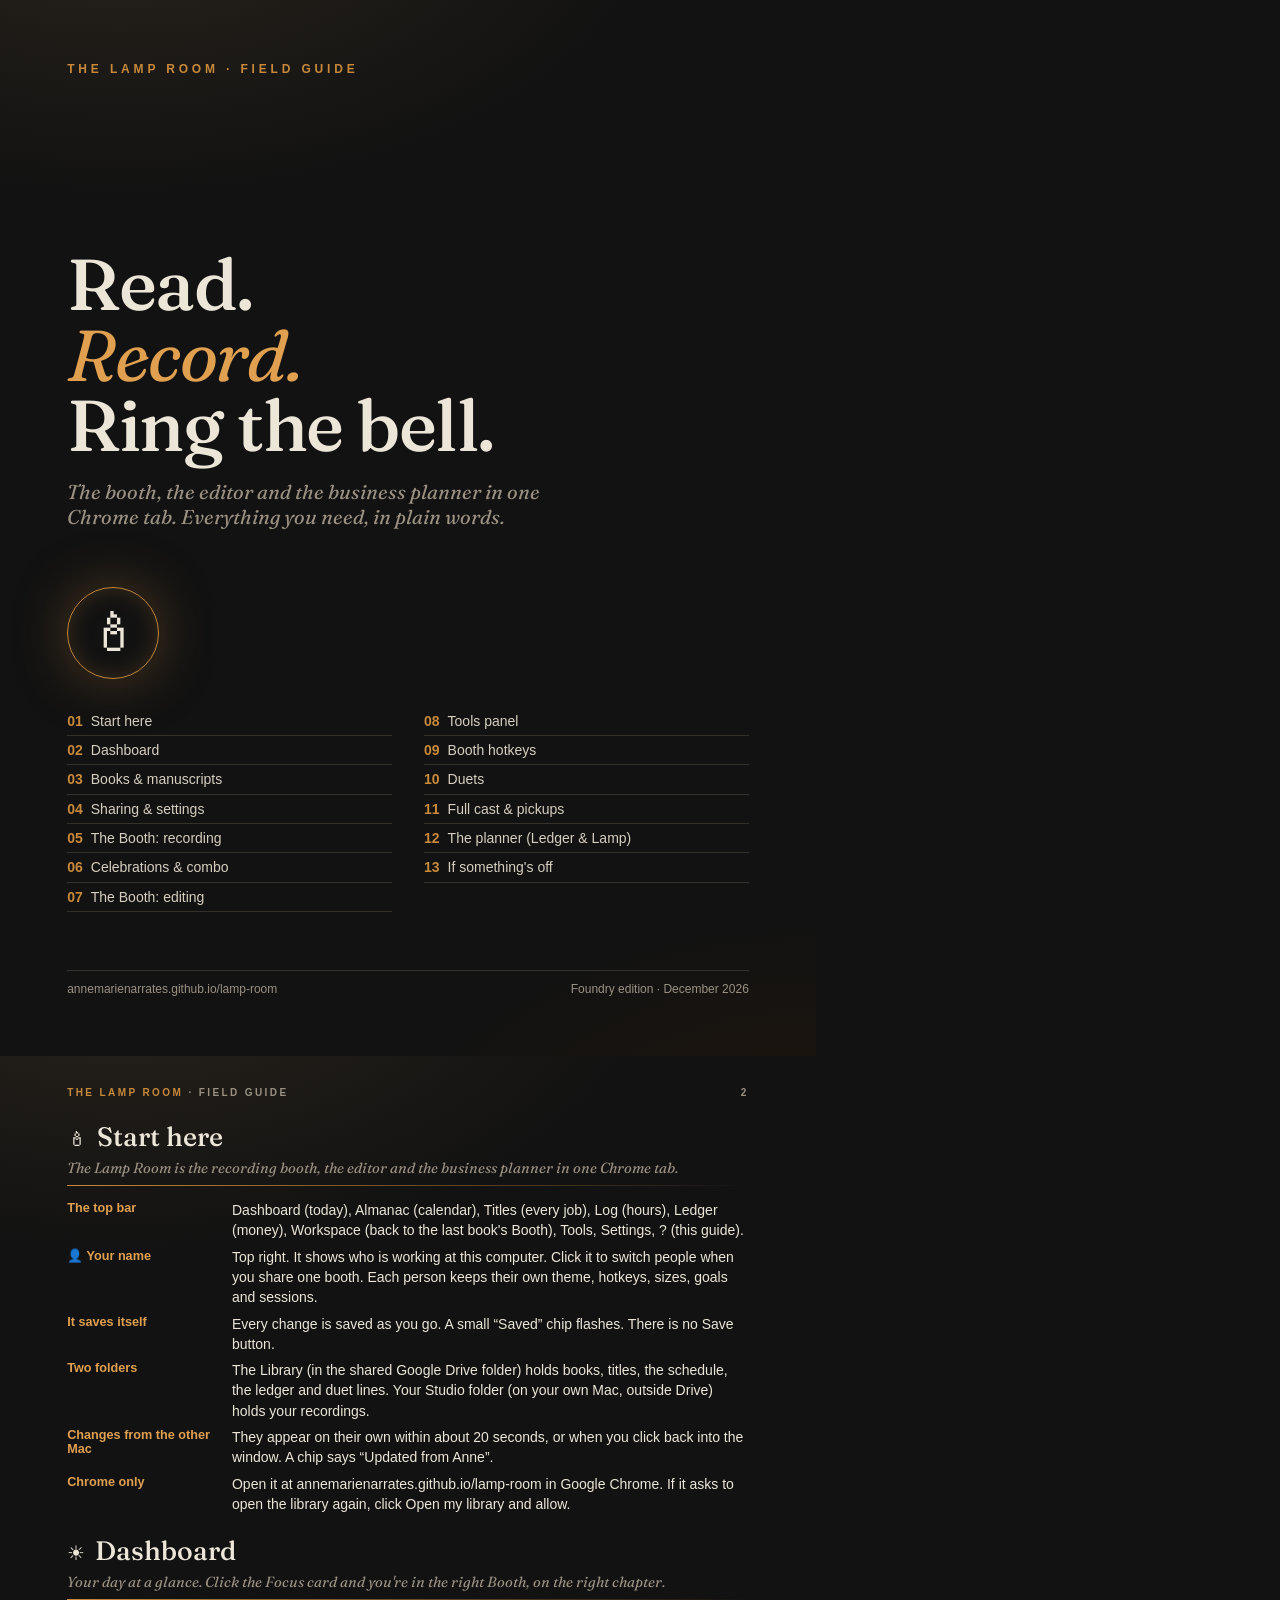
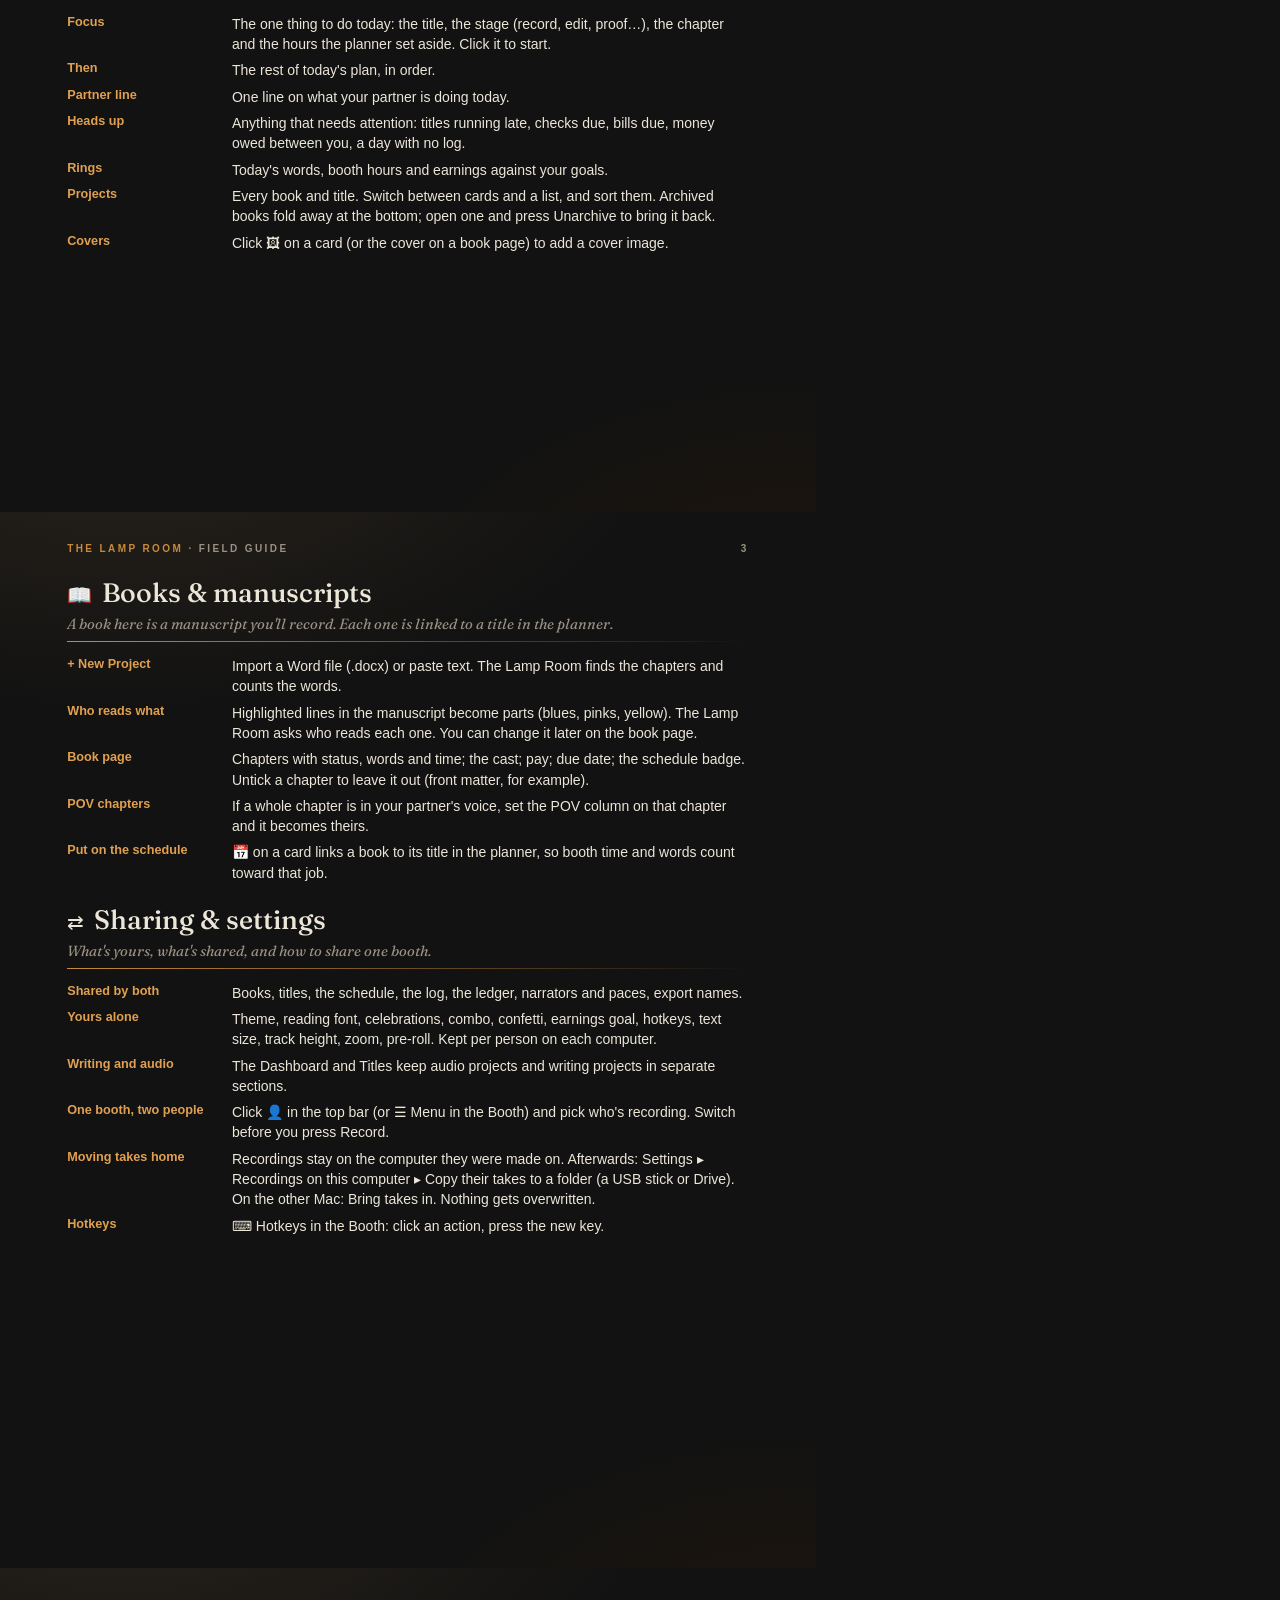
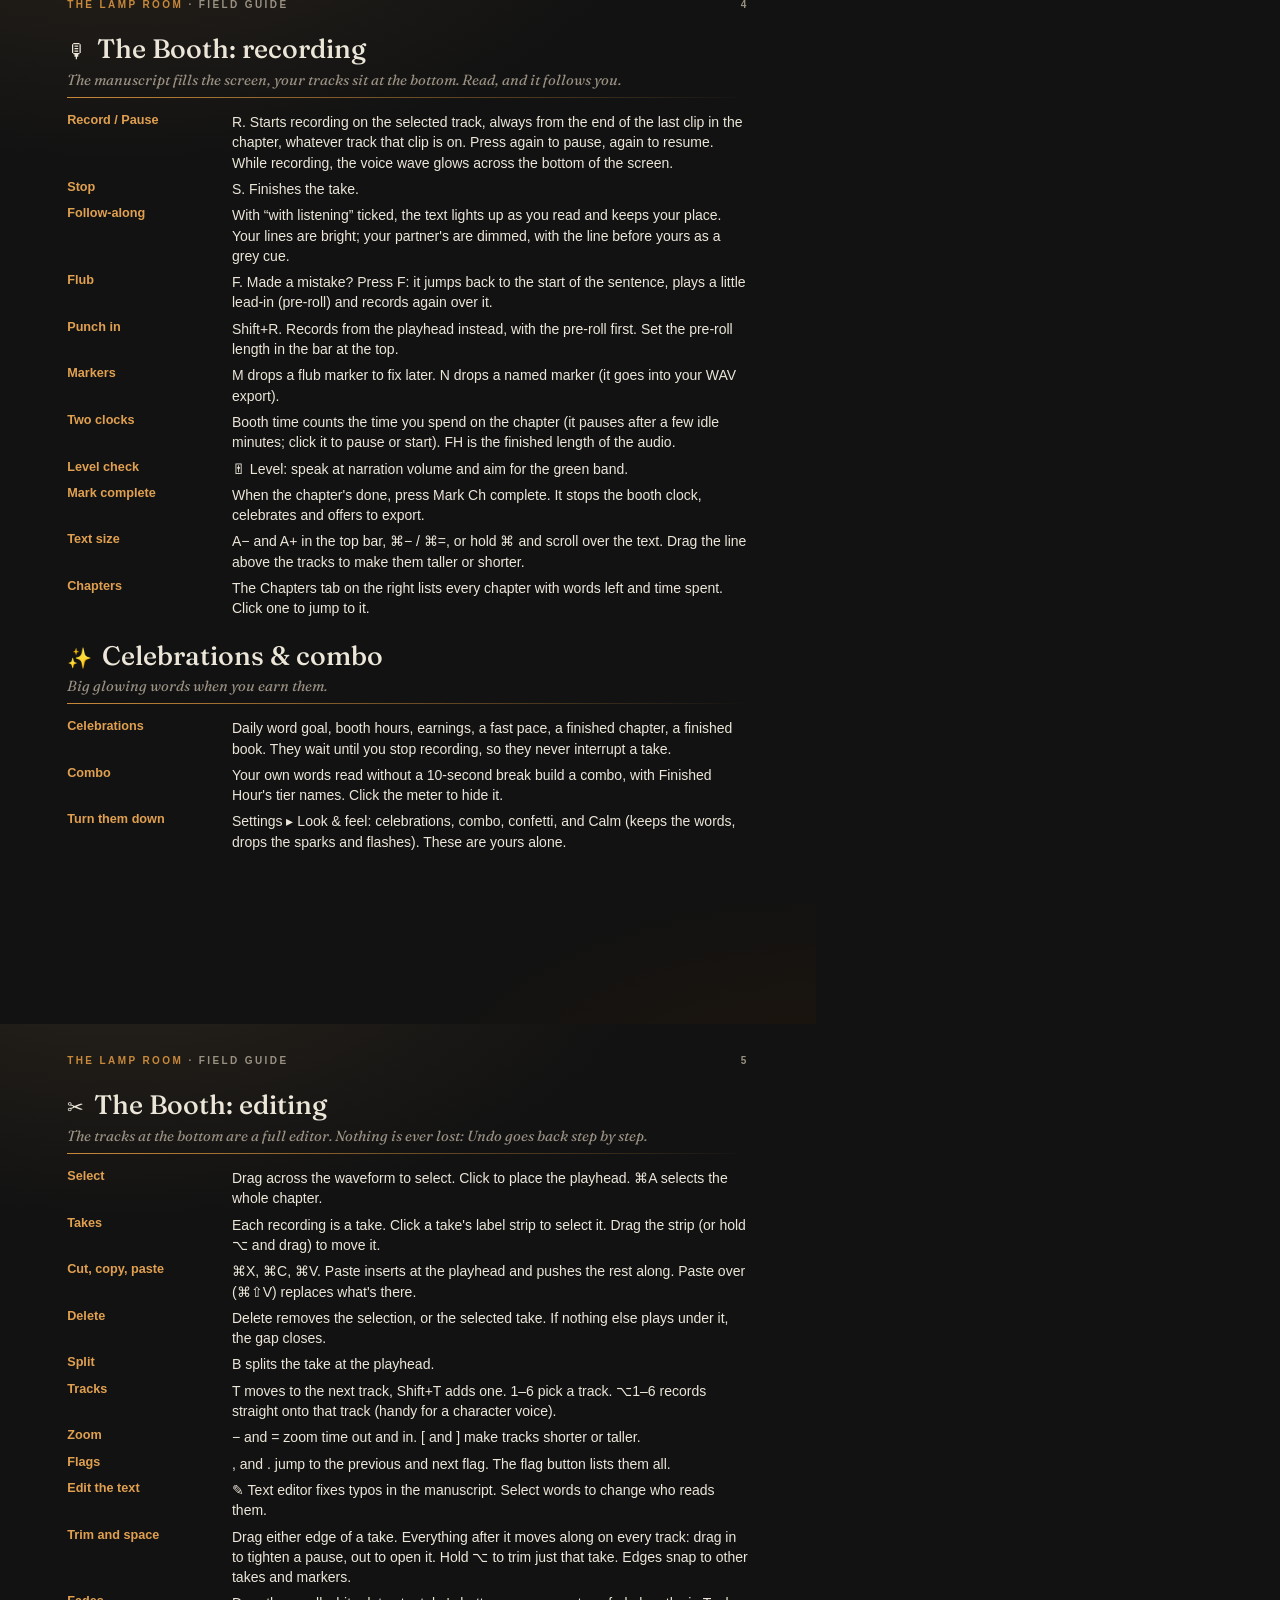
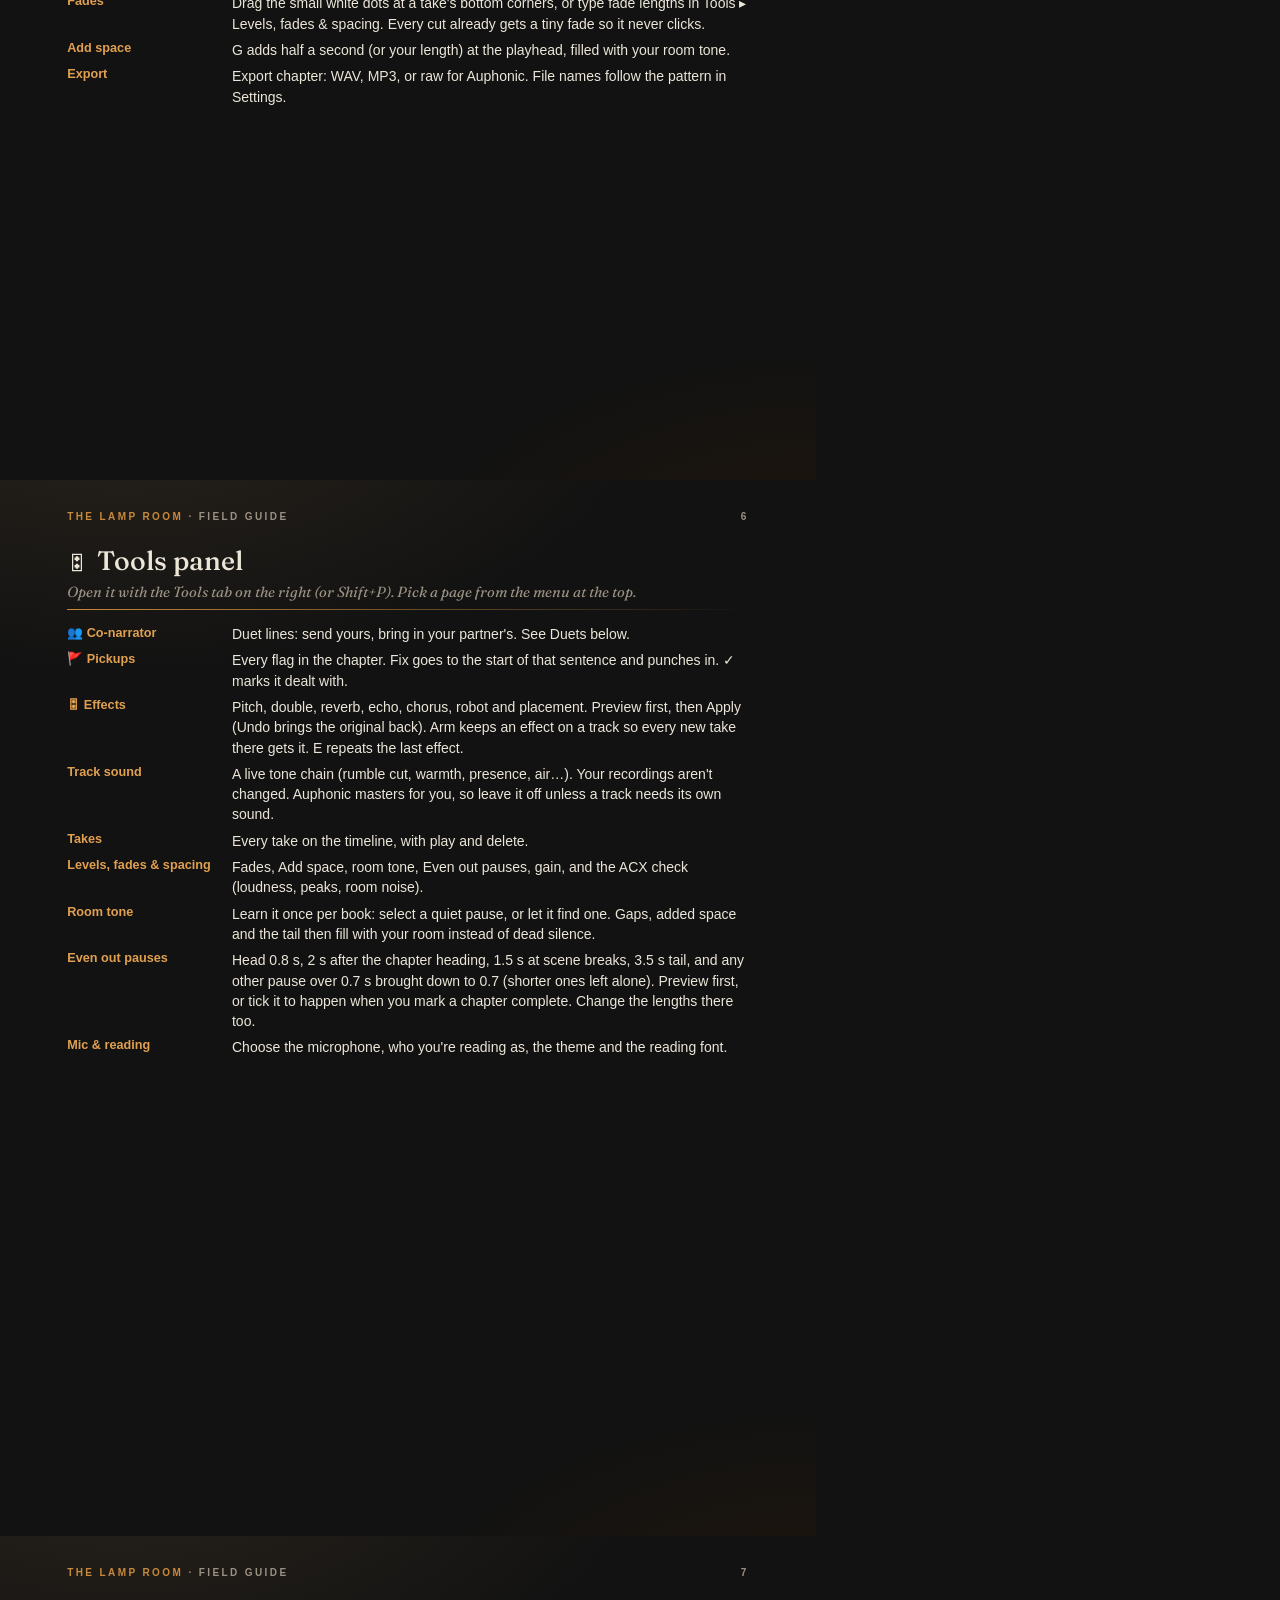
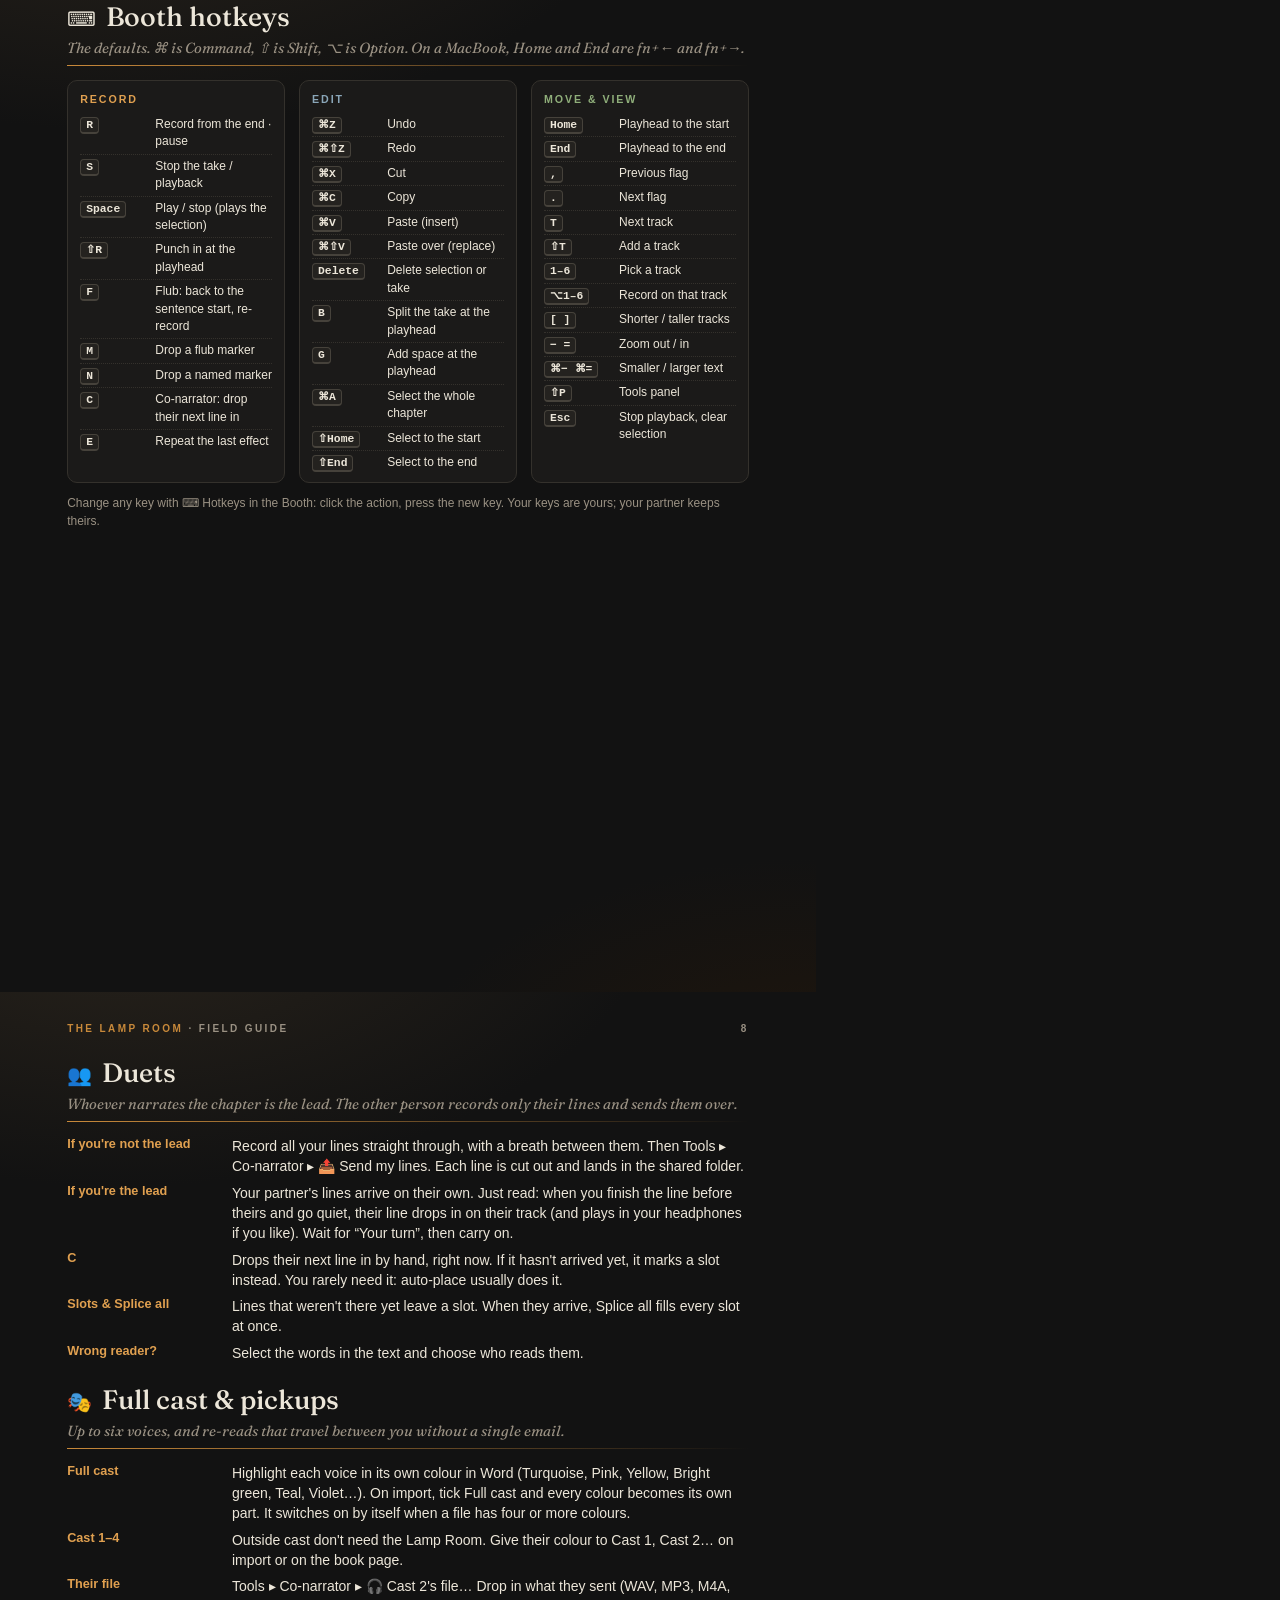
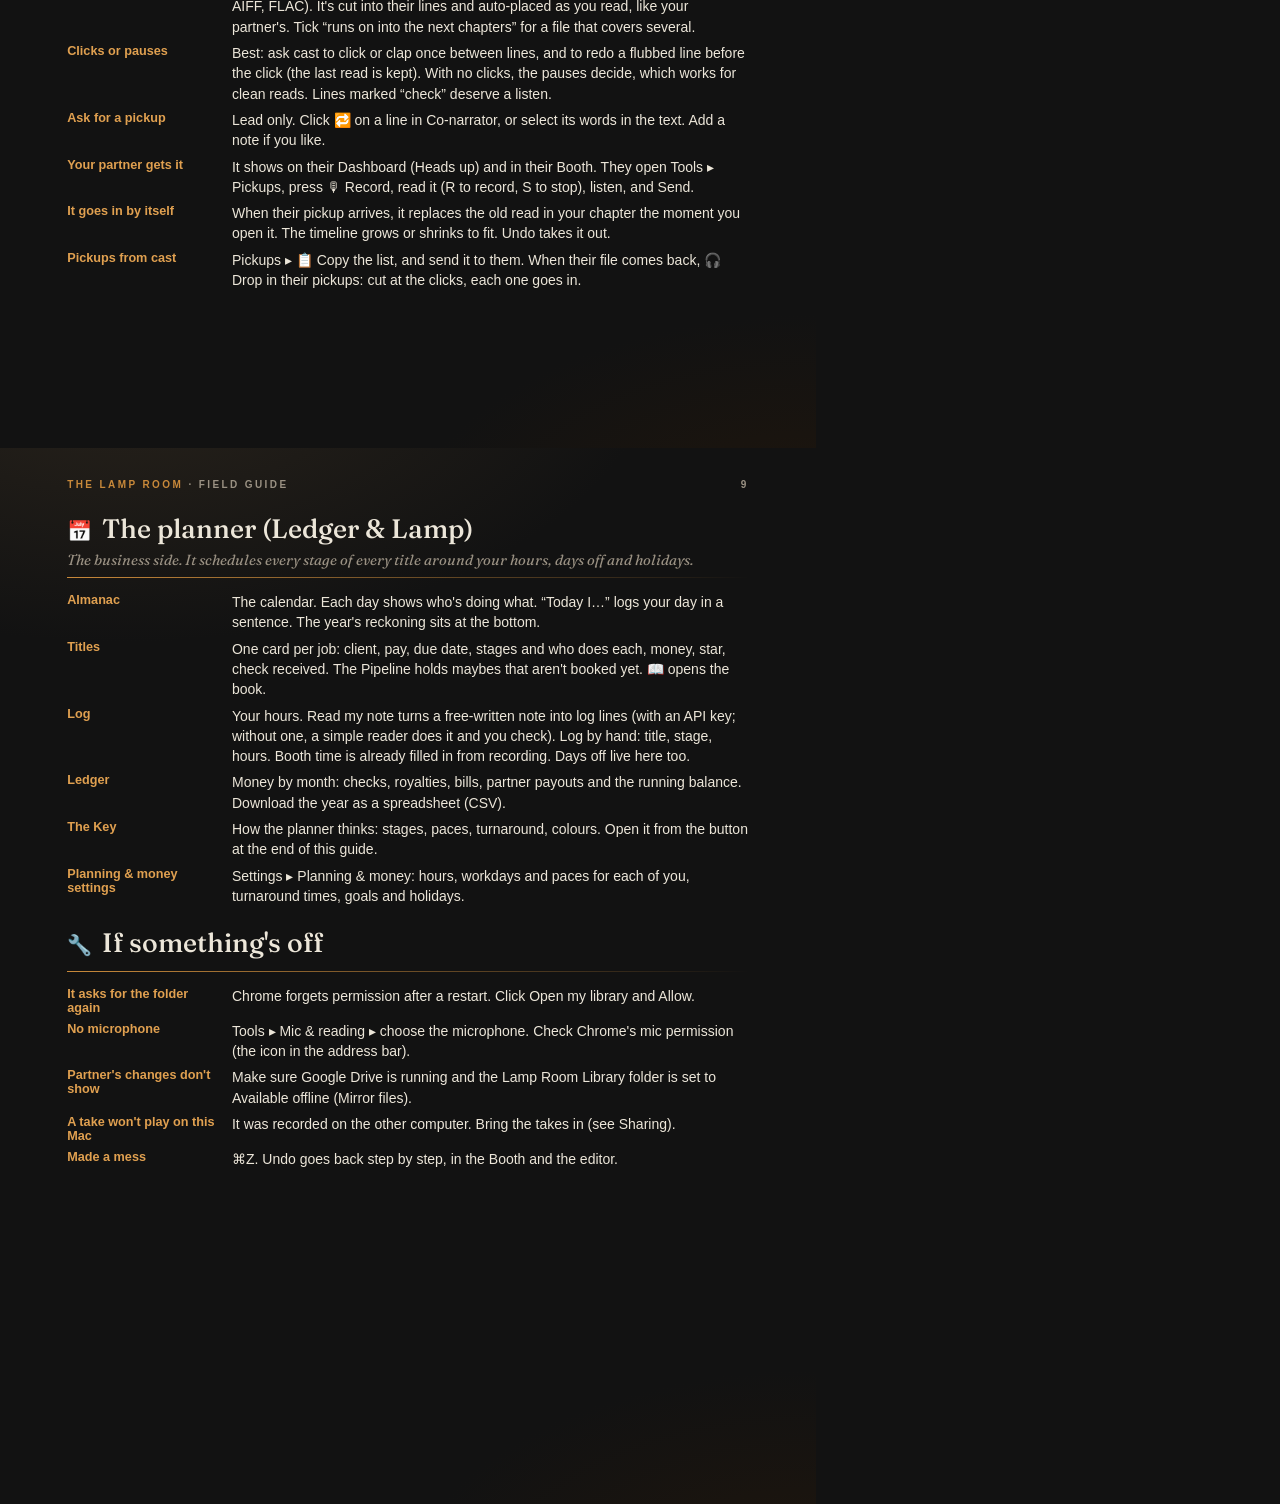
==== guide/src/guide.html @ 1fc0b5c9 "Fades and spacing: fade dots and typed fades, 8 ms micro-fades at every cut, edge trimming that ripp" ====
<!DOCTYPE html>
<html lang="en"><head><meta charset="utf-8"><title>The Lamp Room — Field Guide</title>
<link rel="stylesheet" href="print.css">
<style>
  @page { size: Letter; margin: 0; }
  .page { width: 8.5in; min-height: 11in; padding: .65in .7in .6in; position: relative; page-break-after: always; break-after: page; }
  .page:last-child { page-break-after: auto; break-after: auto; }
  .cover { display: flex; flex-direction: column; justify-content: space-between; height: 11in; }
  .cover .mark { font: 600 9pt var(--sans); letter-spacing: .32em; text-transform: uppercase; color: var(--brass); }
  .cover h1 { font-size: 54pt; line-height: .98; letter-spacing: -.02em; margin-top: 1.8in; }
  .cover h1 i { color: var(--brass-hi); font-weight: 400; }
  .cover .sub { font: italic 400 15pt var(--serif); color: var(--muted); margin-top: 18px; max-width: 5in; }
  .cover .lamp { width: 92px; height: 92px; border: 1px solid var(--brass); border-radius: 50%; display: grid; place-items: center; font-size: 40pt; box-shadow: 0 0 60px -10px #c8893a88, inset 0 0 30px -10px #c8893a66; }
  .cover .toc { columns: 2; column-gap: 32px; font-size: 10.5pt; color: var(--mid, #d6cfc1); }
  .cover .toc div { padding: 4px 0; border-bottom: 1px solid var(--line); break-inside: avoid; }
  .cover .toc b { color: var(--brass); font-weight: 600; margin-right: 8px; }
  .cover .foot { font-size: 9pt; color: var(--muted); display: flex; justify-content: space-between; border-top: 1px solid var(--line); padding-top: 10px; }
  .runhead { position: absolute; top: .32in; left: .7in; right: .7in; display: flex; justify-content: space-between; font: 600 7.5pt var(--sans); letter-spacing: .24em; text-transform: uppercase; color: var(--muted); }
  .runhead b { color: var(--brass); font-weight: 600; }
  .sec { break-inside: avoid-page; margin-bottom: 18px; }
  .sec h2 { font-size: 20pt; color: var(--ink); display: flex; gap: 10px; align-items: baseline; }
  .sec h2 .ic { font-size: 15pt; }
  .sec .lead { font: italic 400 11pt var(--serif); color: var(--muted); margin: 2px 0 0; }
  dl { display: grid; grid-template-columns: 1.55in 1fr; gap: 6px 16px; margin: 0; }
  dt { font: 600 9.5pt var(--sans); color: var(--brass-hi); padding-top: 1px; }
  dd { margin: 0; color: var(--ink); }
  .keys { display: grid; grid-template-columns: 1fr 1fr 1fr; gap: 14px; }
  .kgrp { background: var(--panel); border: 1px solid var(--line); border-radius: 10px; padding: 12px 12px 8px; }
  .kgrp h3 { font: 600 8pt var(--sans); letter-spacing: .18em; text-transform: uppercase; margin-bottom: 8px; }
  .kgrp.rec h3 { color: var(--brass-hi); } .kgrp.edit h3 { color: var(--steel); } .kgrp.view h3 { color: var(--moss); }
  .krow { display: grid; grid-template-columns: .72in 1fr; gap: 6px; padding: 3px 0; font-size: 9pt; align-items: baseline; border-bottom: 1px dotted var(--line); }
  .krow:last-child { border-bottom: 0; }
  .note { margin-top: 12px; font-size: 9pt; color: var(--muted); }
</style></head>
<body>
<div id="out"></div>
<script src="../../js/help.js"></script>
<script src="keys.js"></script>
<script>
  const esc = s => String(s).replace(/[&<>"]/g, c => ({ "&": "&amp;", "<": "&lt;", ">": "&gt;", '"': "&quot;" }[c]));
  const H = LRHelp.HELP;
  const sec = s => `<div class="sec"><h2><span class="ic">${s.icon}</span>${esc(s.title)}</h2>${s.lead ? `<p class="lead">${esc(s.lead)}</p>` : ""}<div class="rule"></div><dl>${s.items.map(([k, v]) => `<dt>${esc(k)}</dt><dd>${esc(v)}</dd>`).join("")}</dl></div>`;
  const keys = `<div class="sec"><h2><span class="ic">⌨</span>Booth hotkeys</h2><p class="lead">The defaults. ⌘ is Command, ⇧ is Shift, ⌥ is Option. On a MacBook, Home and End are fn+← and fn+→.</p><div class="rule"></div>
    <div class="keys">${PRINT_KEYS.map(([g, c, rows]) => `<div class="kgrp ${c}"><h3>${g}</h3>${rows.map(([k, d]) => `<div class="krow"><span><kbd>${esc(k)}</kbd></span><span>${esc(d)}</span></div>`).join("")}</div>`).join("")}</div>
    <p class="note">Change any key with ⌨ Hotkeys in the Booth: click the action, press the new key. Your keys are yours; your partner keeps theirs.</p></div>`;
  // pages: cover, then sections packed by hand so nothing splits awkwardly
  const PAGES = [["start", "dashboard"], ["books", "sharing"], ["booth", "cele"], ["editing"], ["tools"], ["KEYS"], ["duets", "cast"], ["planner", "trouble"]];
  const byId = Object.fromEntries(H.map(s => [s.id, s]));
  const toc = PAGES.flat().map(id => id === "KEYS" ? { title: "Booth hotkeys" } : byId[id]).map((s, i) => `<div><b>${String(i + 1).padStart(2, "0")}</b>${esc(s.title)}</div>`).join("");
  let html = `<div class="page grain cover"><div><div class="mark">The Lamp Room · Field Guide</div>
      <h1>Read.<br><i>Record.</i><br>Ring the bell.</h1>
      <div class="sub">The booth, the editor and the business planner in one Chrome tab. Everything you need, in plain words.</div></div>
    <div><div class="lamp">🕯</div><div style="height:28px"></div><div class="toc">${toc}</div></div>
    <div class="foot"><span>annemarienarrates.github.io/lamp-room</span><span>Foundry edition · ${new Date().toLocaleDateString("en-US", { month: "long", year: "numeric" })}</span></div></div>`;
  PAGES.forEach((ids, i) => {
    html += `<div class="page grain"><div class="runhead"><span><b>The Lamp Room</b> · Field Guide</span><span>${i + 2}</span></div>${ids.map(id => id === "KEYS" ? keys : sec(byId[id])).join("")}</div>`;
  });
  document.getElementById("out").innerHTML = html;
</script>
</body></html>
---- guide/src/print.css ----
@font-face { font-family: "Fraunces"; src: url("../../fonts/fraunces-latin-wght-normal.woff2") format("woff2"); font-weight: 100 900; }
@font-face { font-family: "Fraunces"; src: url("../../fonts/fraunces-latin-wght-italic.woff2") format("woff2"); font-weight: 100 900; font-style: italic; }
:root { --bg: #121212; --panel: #1b1a19; --panel2: #24221f; --ink: #ece6d9; --muted: #9a9183; --line: #34312c; --line2: #46423b;
  --brass: #c8893a; --brass-hi: #e0a050; --steel: #8aa6b8; --moss: #8fae7a; --rust: #c0472f; --amber: #d9a04a;
  --serif: "Fraunces", Georgia, serif; --sans: -apple-system, "Helvetica Neue", Helvetica, Arial, sans-serif; --mono: "SF Mono", Menlo, Consolas, monospace; }
* { box-sizing: border-box; -webkit-print-color-adjust: exact; print-color-adjust: exact; }
html, body { margin: 0; background: var(--bg); color: var(--ink); font: 10.5pt/1.45 var(--sans); }
h1, h2, h3 { font-family: var(--serif); font-weight: 500; margin: 0; }
.grain { background: radial-gradient(900px 500px at 15% -10%, #2a241c 0%, transparent 60%), radial-gradient(700px 400px at 100% 110%, #20160c 0%, transparent 60%), var(--bg); }
.rule { height: 1px; background: linear-gradient(90deg, var(--brass), transparent); margin: 8px 0 14px; }
kbd { font: 600 8.5pt var(--mono); background: var(--panel2); border: 1px solid var(--line2); border-bottom-width: 2px; border-radius: 4px; padding: 1px 5px; color: var(--ink); white-space: nowrap; }
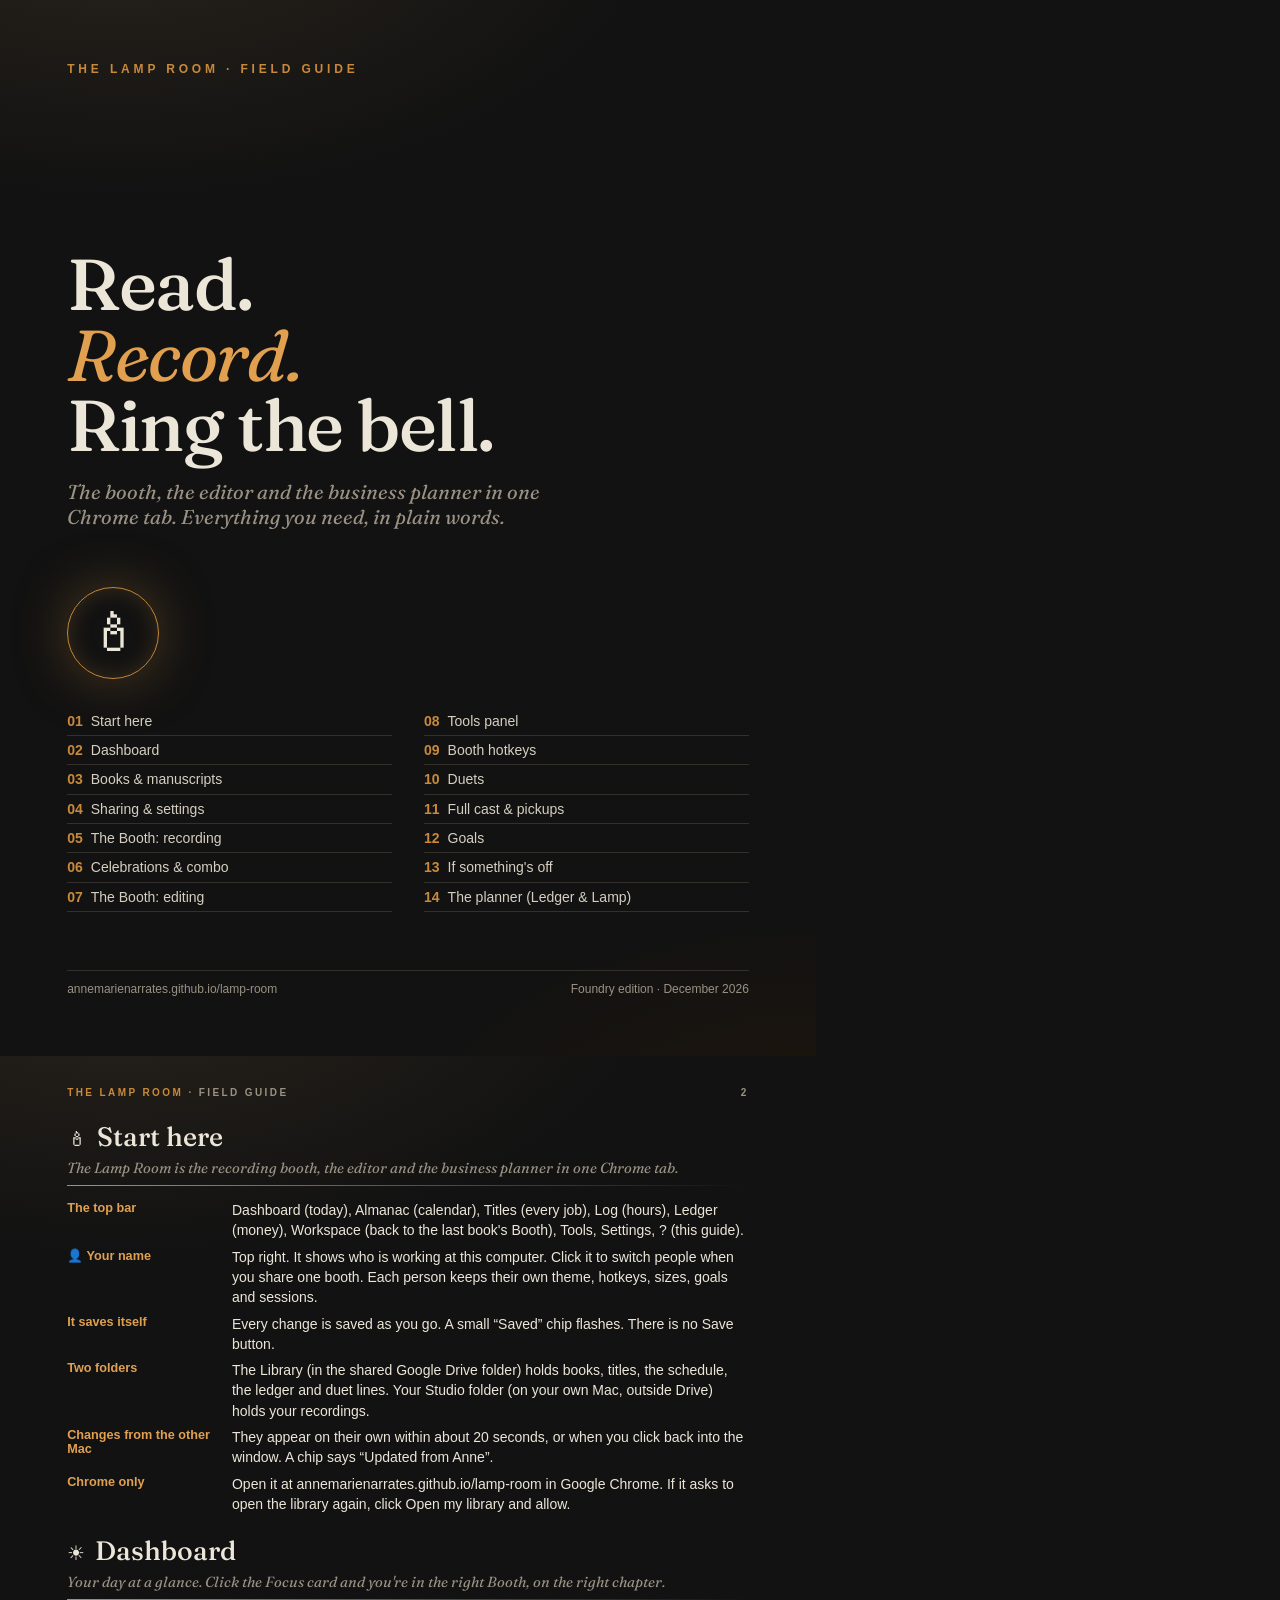
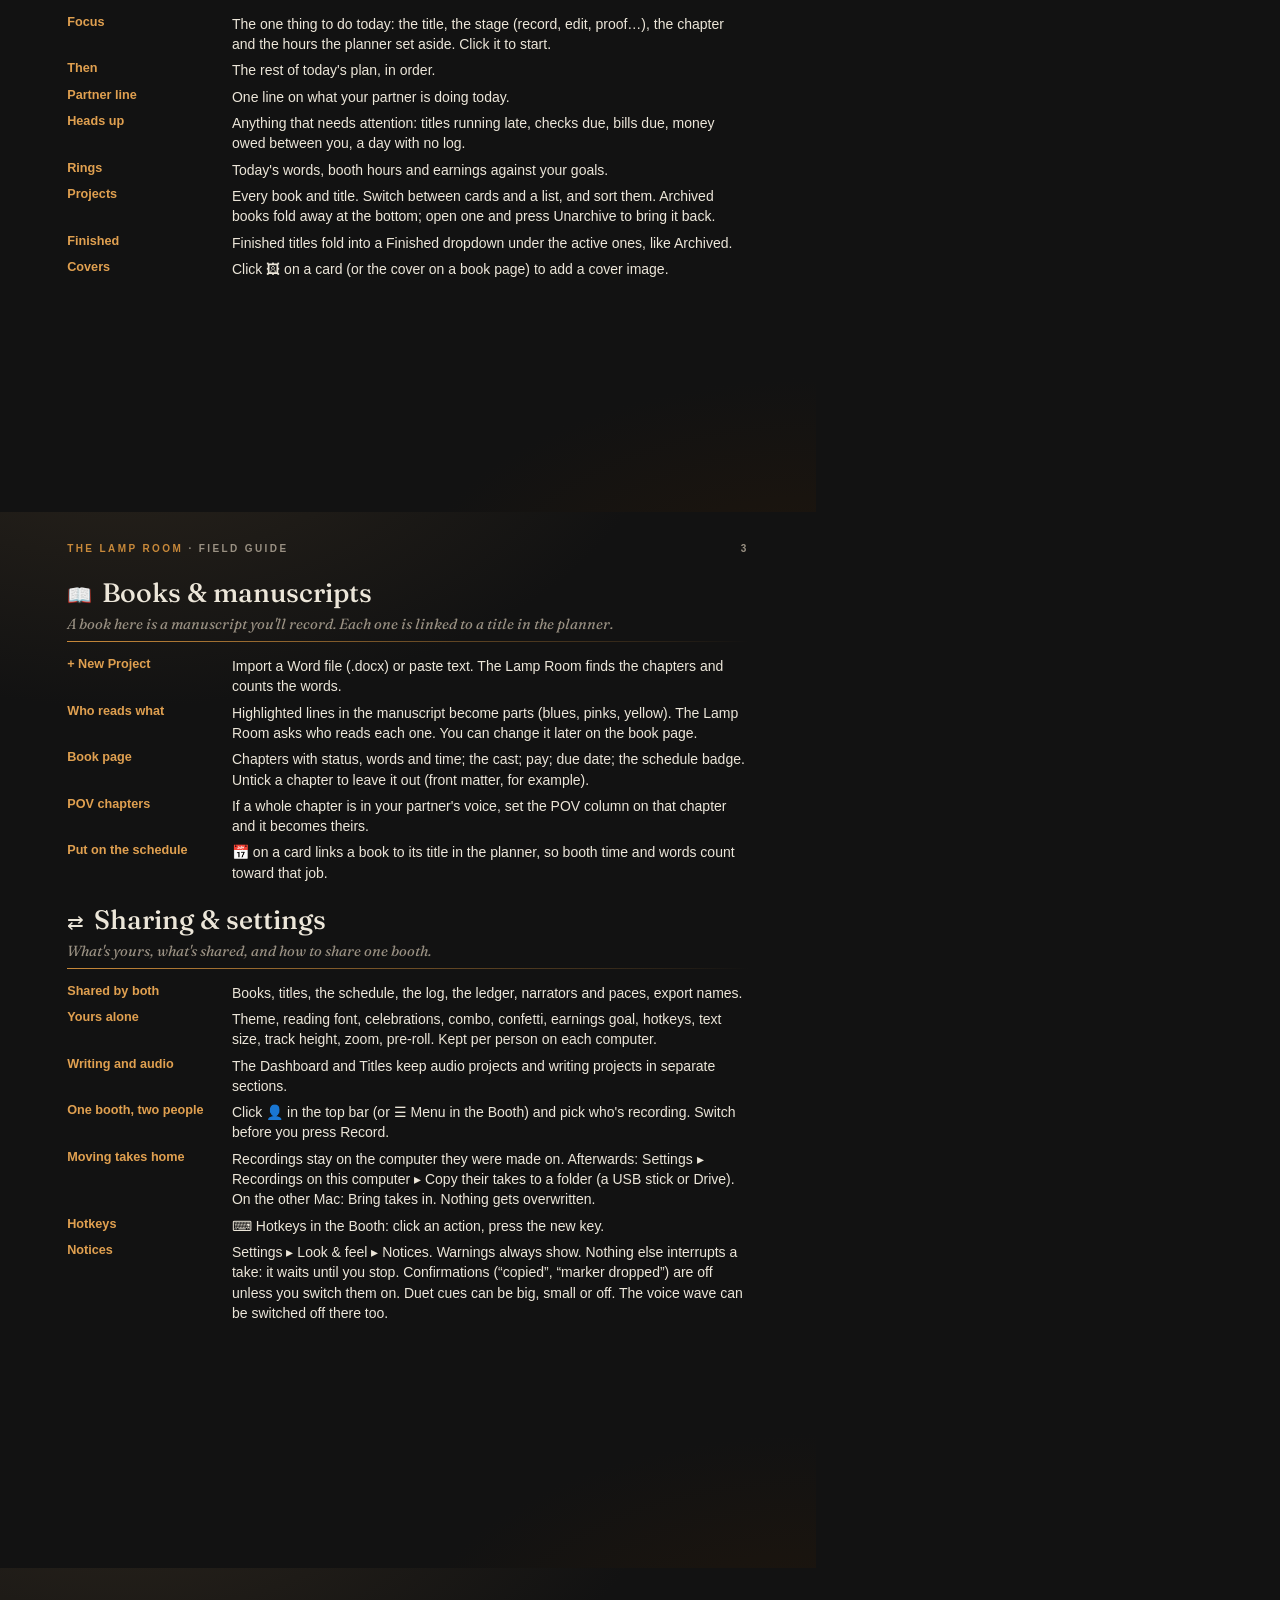
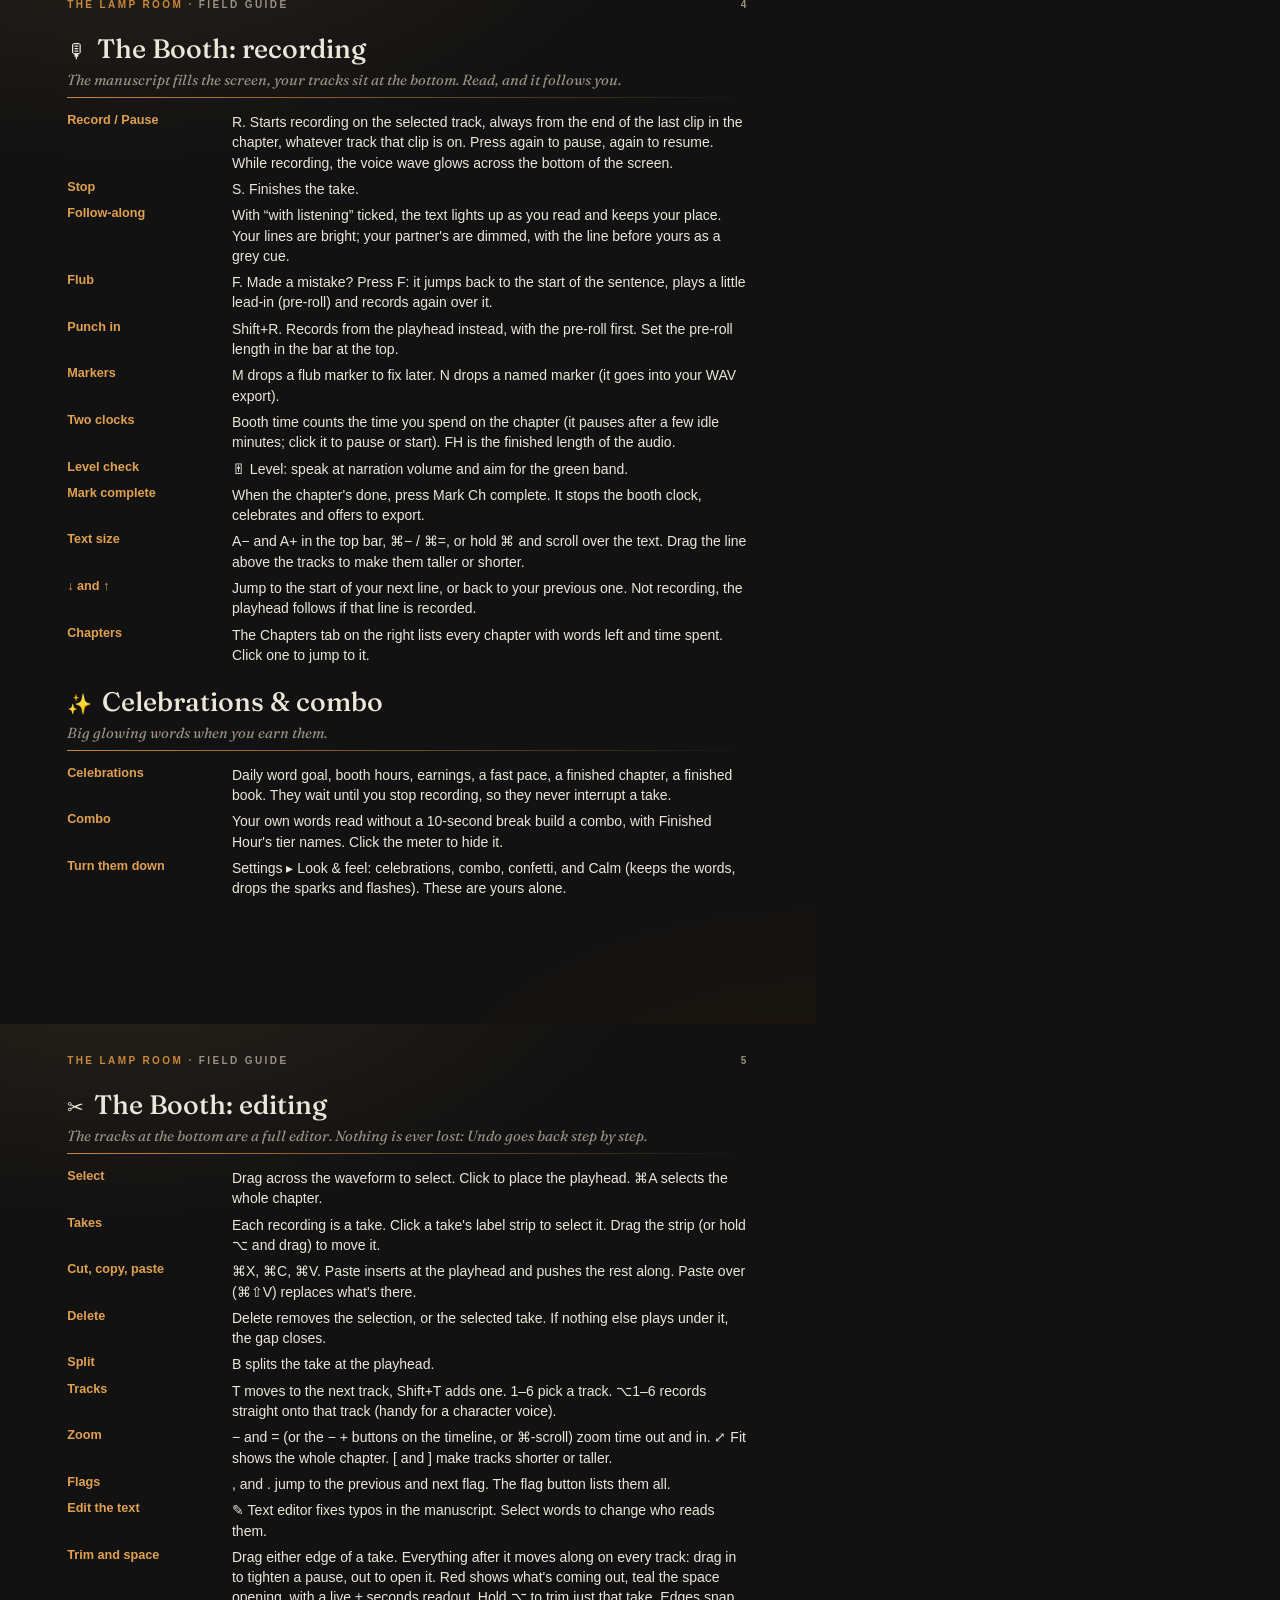
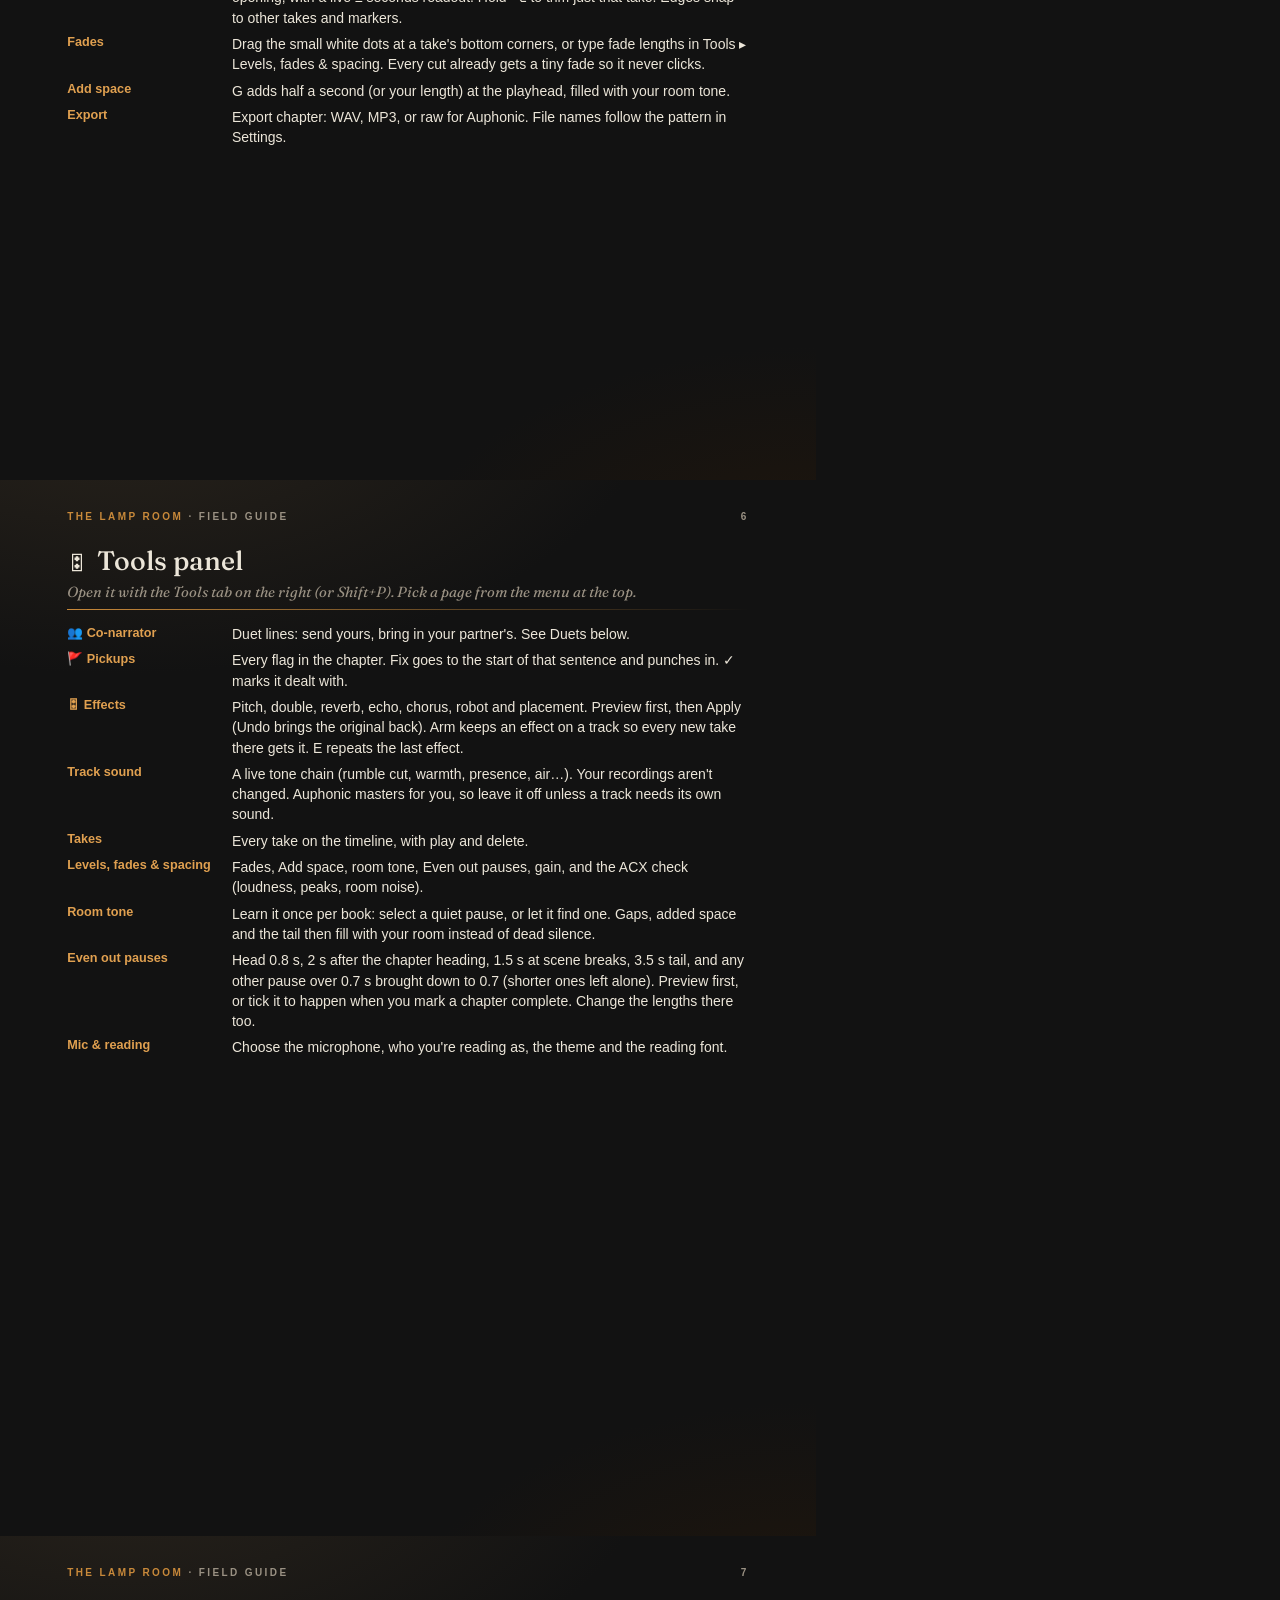
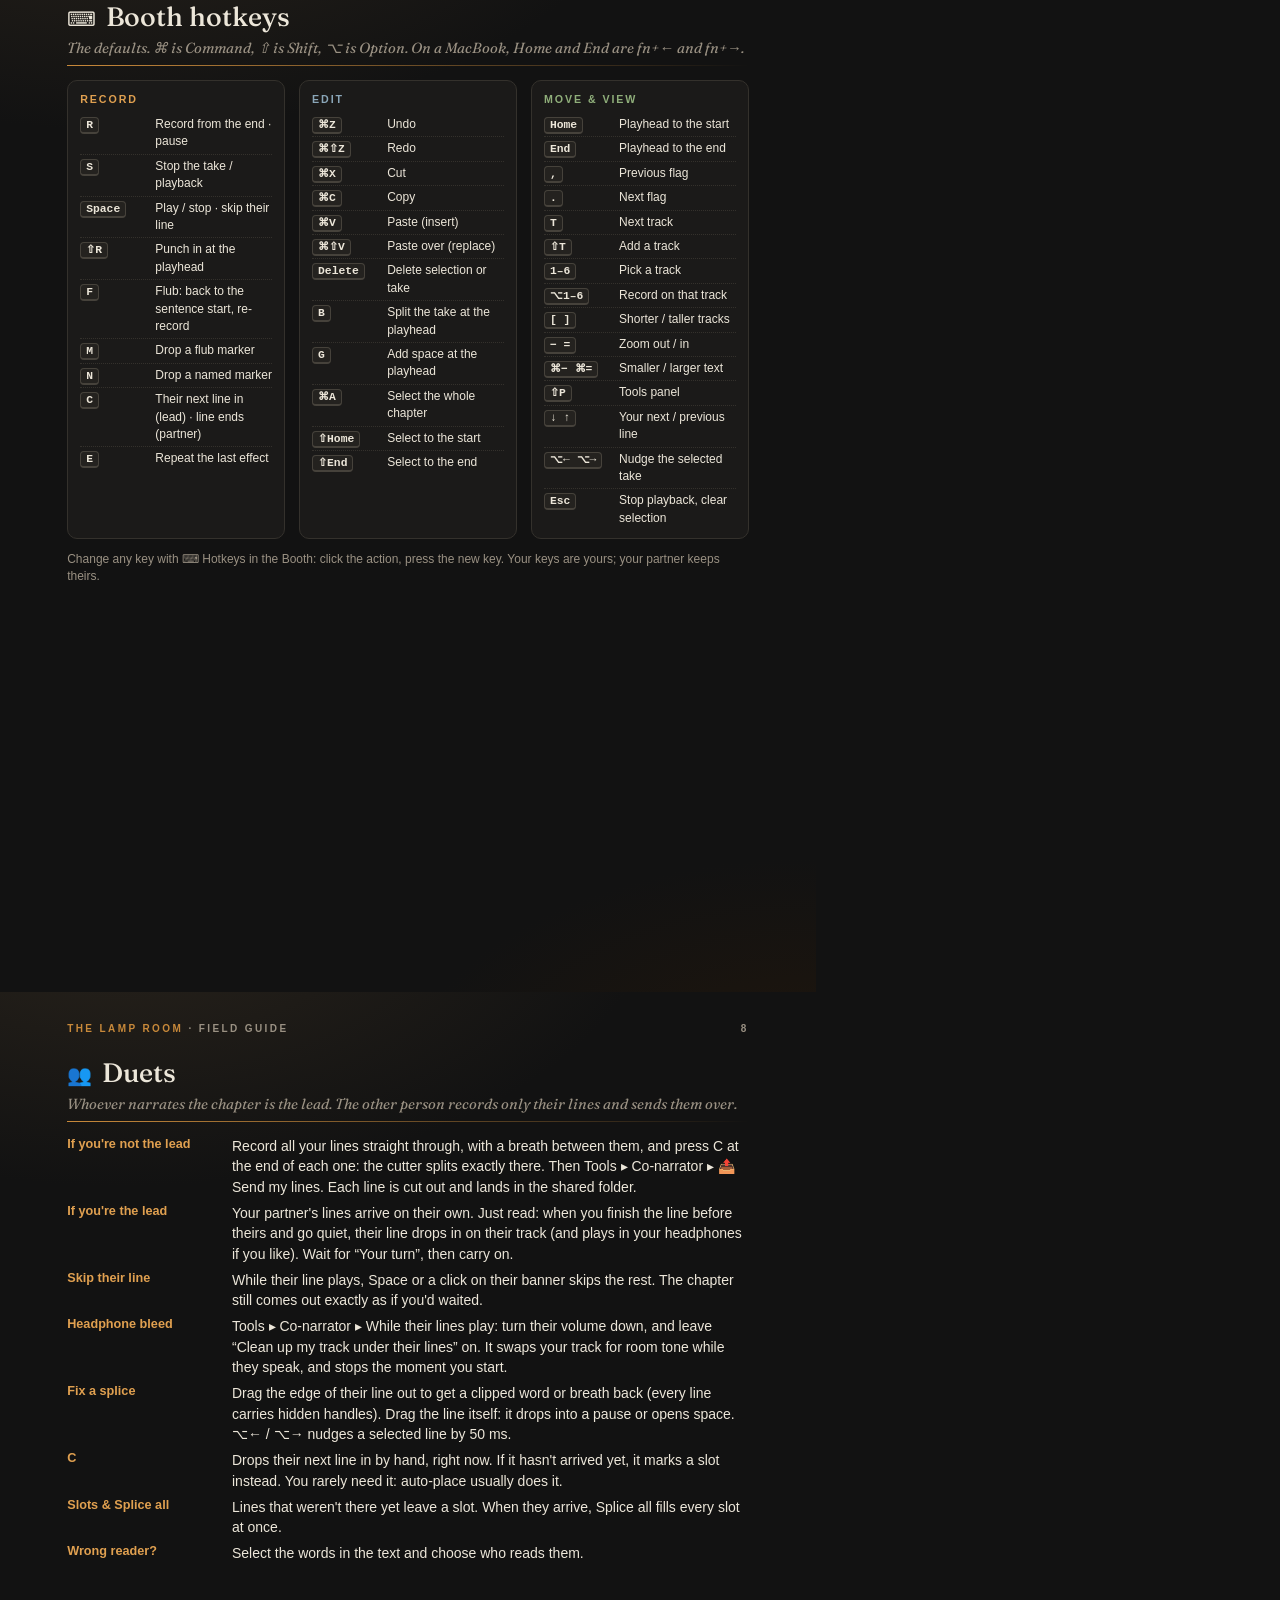
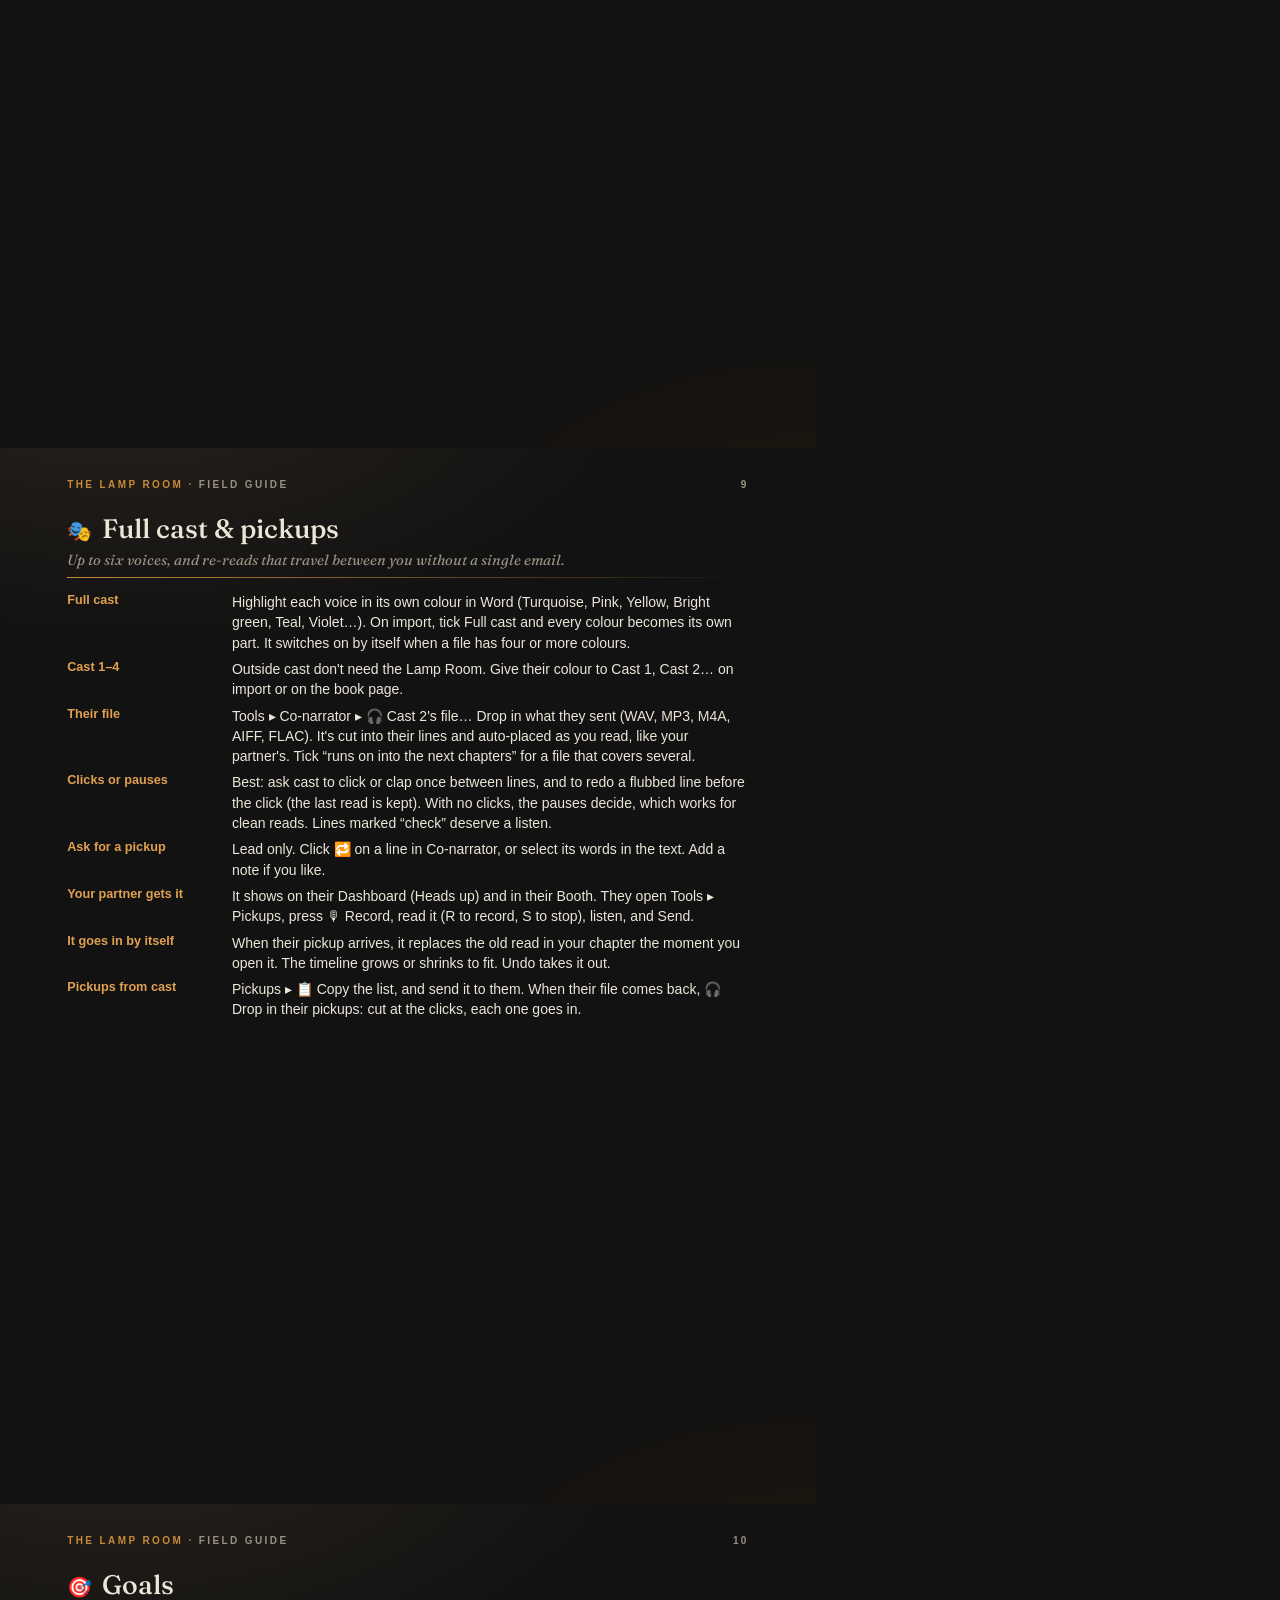
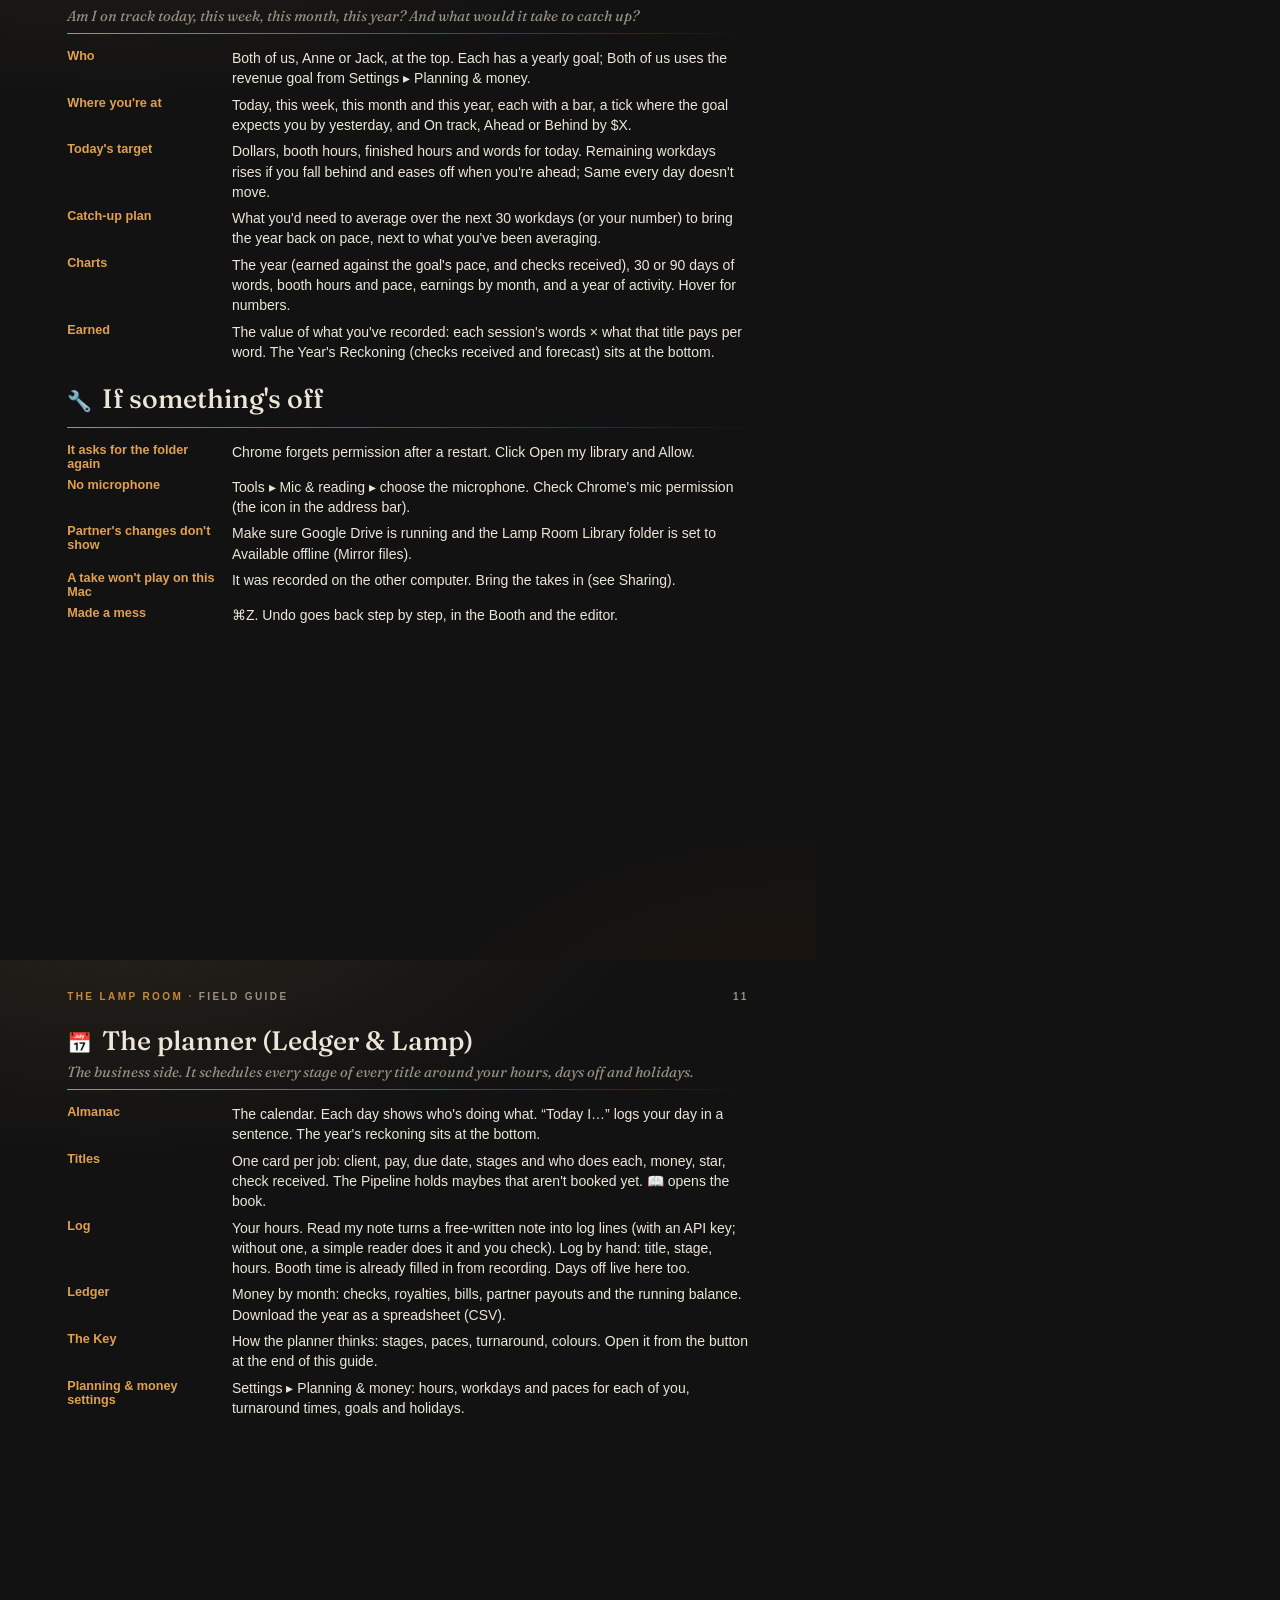
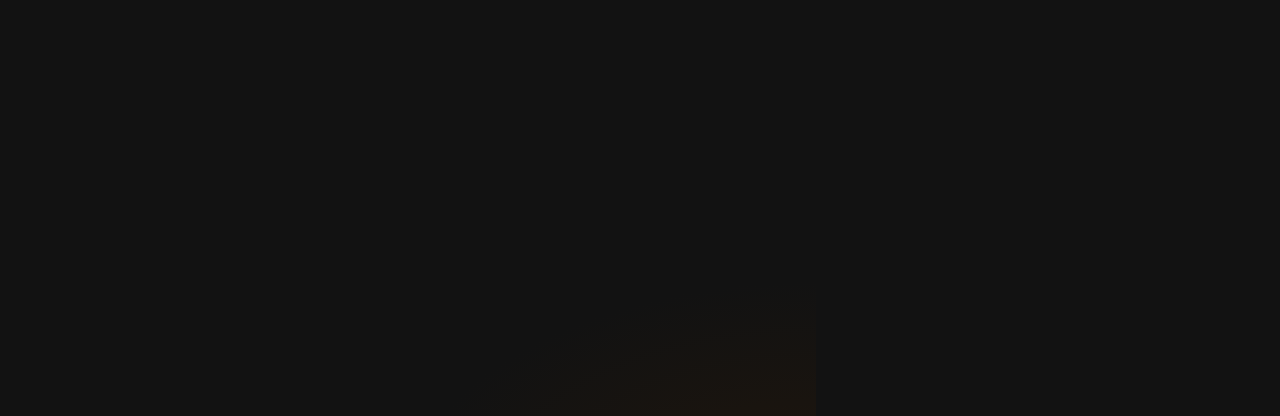
==== commit 3a39c779: "Goals page (targets, catch-up, year/trend/month/activity charts, Reckoning), quiet notices while rec" ====
--- a/guide/src/guide.html
+++ b/guide/src/guide.html
@@ -44,7 +44,7 @@
     <div class="keys">${PRINT_KEYS.map(([g, c, rows]) => `<div class="kgrp ${c}"><h3>${g}</h3>${rows.map(([k, d]) => `<div class="krow"><span><kbd>${esc(k)}</kbd></span><span>${esc(d)}</span></div>`).join("")}</div>`).join("")}</div>
     <p class="note">Change any key with ⌨ Hotkeys in the Booth: click the action, press the new key. Your keys are yours; your partner keeps theirs.</p></div>`;
   // pages: cover, then sections packed by hand so nothing splits awkwardly
-  const PAGES = [["start", "dashboard"], ["books", "sharing"], ["booth", "cele"], ["editing"], ["tools"], ["KEYS"], ["duets", "cast"], ["planner", "trouble"]];
+  const PAGES = [["start", "dashboard"], ["books", "sharing"], ["booth", "cele"], ["editing"], ["tools"], ["KEYS"], ["duets"], ["cast"], ["goals", "trouble"], ["planner"]];
   const byId = Object.fromEntries(H.map(s => [s.id, s]));
   const toc = PAGES.flat().map(id => id === "KEYS" ? { title: "Booth hotkeys" } : byId[id]).map((s, i) => `<div><b>${String(i + 1).padStart(2, "0")}</b>${esc(s.title)}</div>`).join("");
   let html = `<div class="page grain cover"><div><div class="mark">The Lamp Room · Field Guide</div>
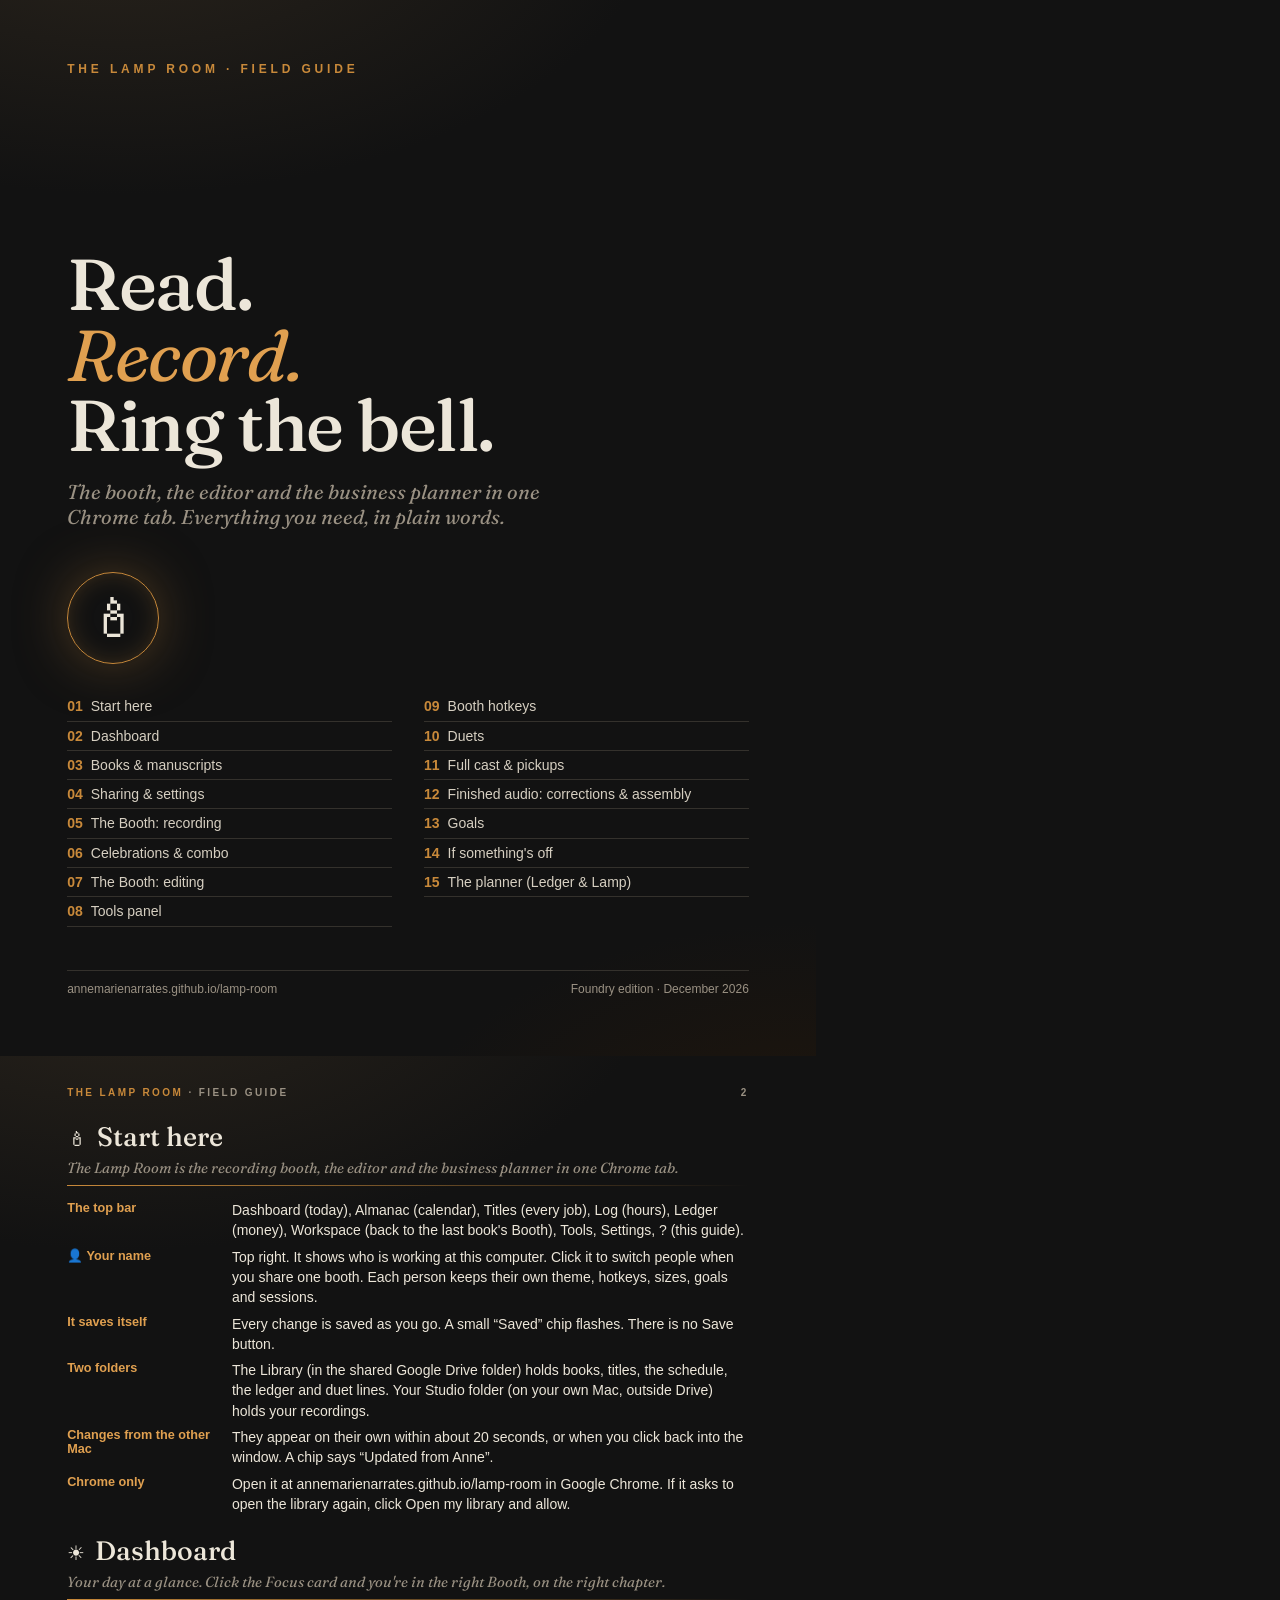
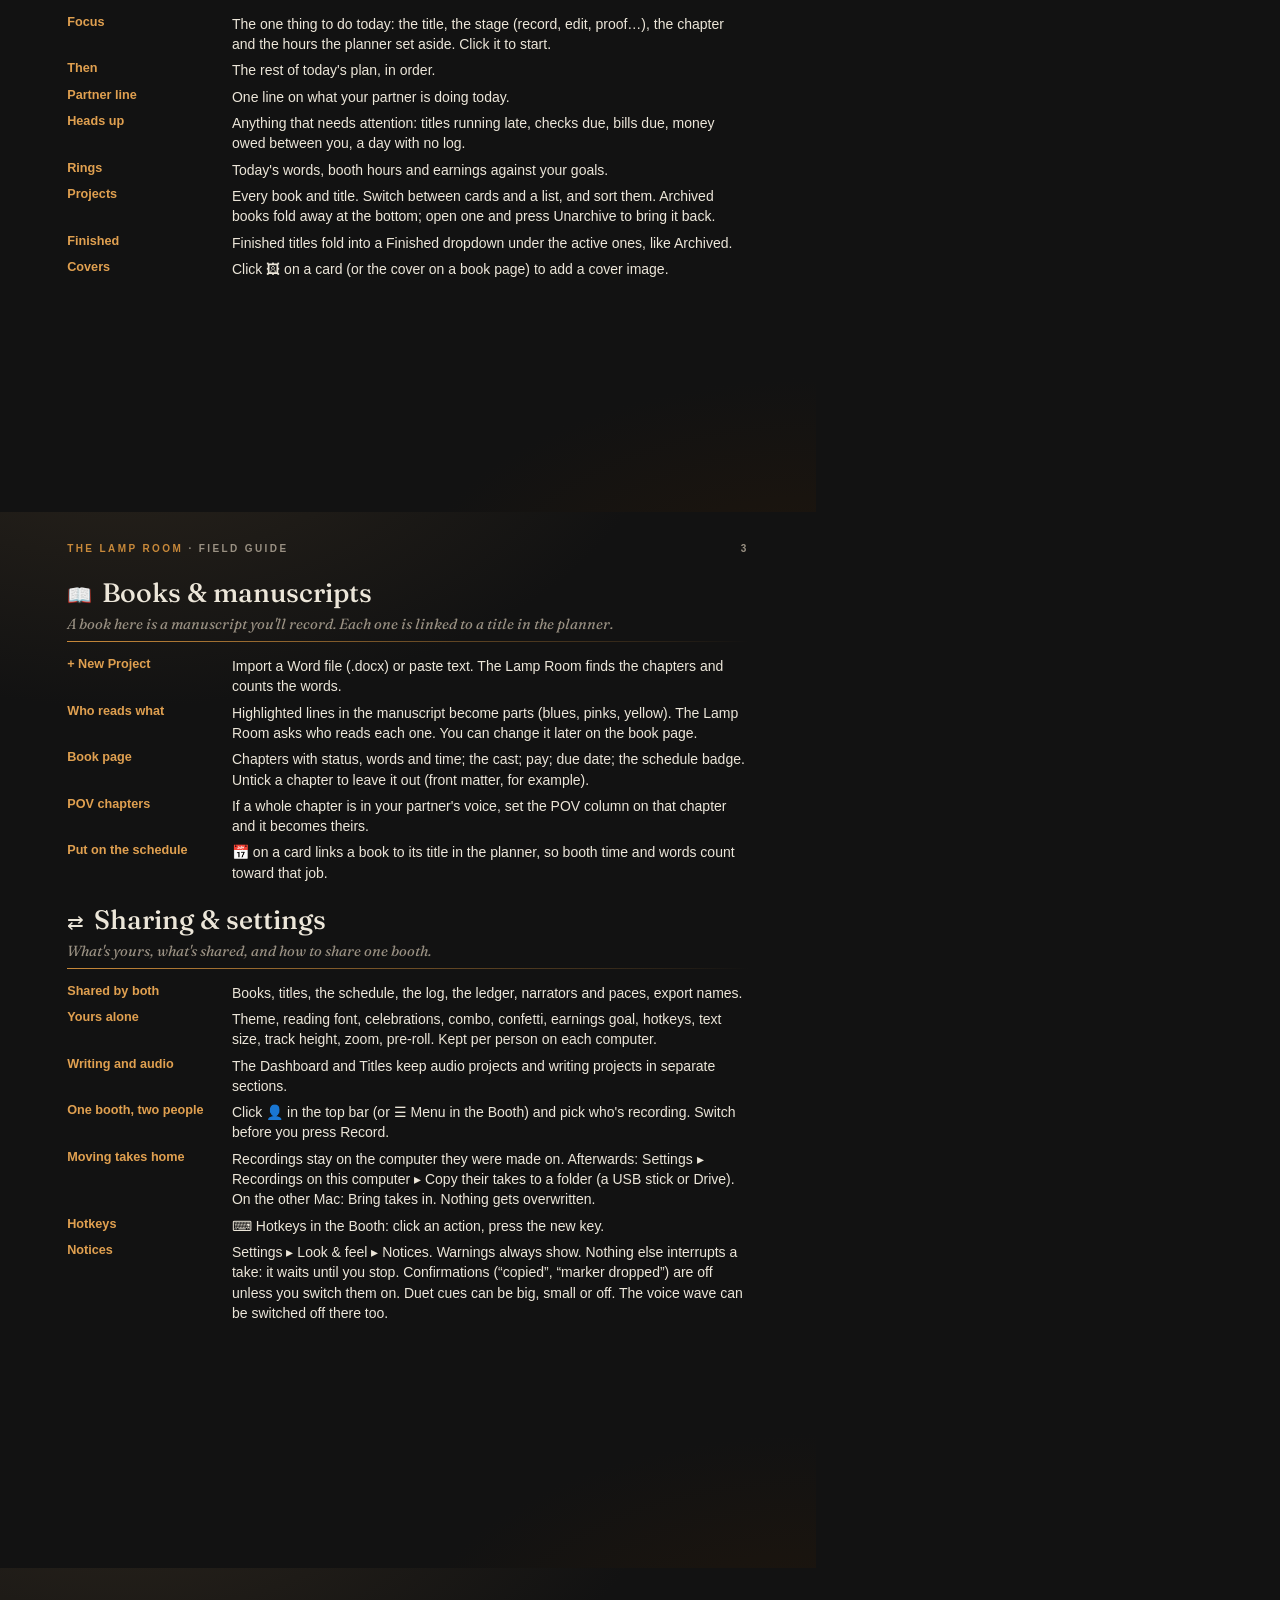
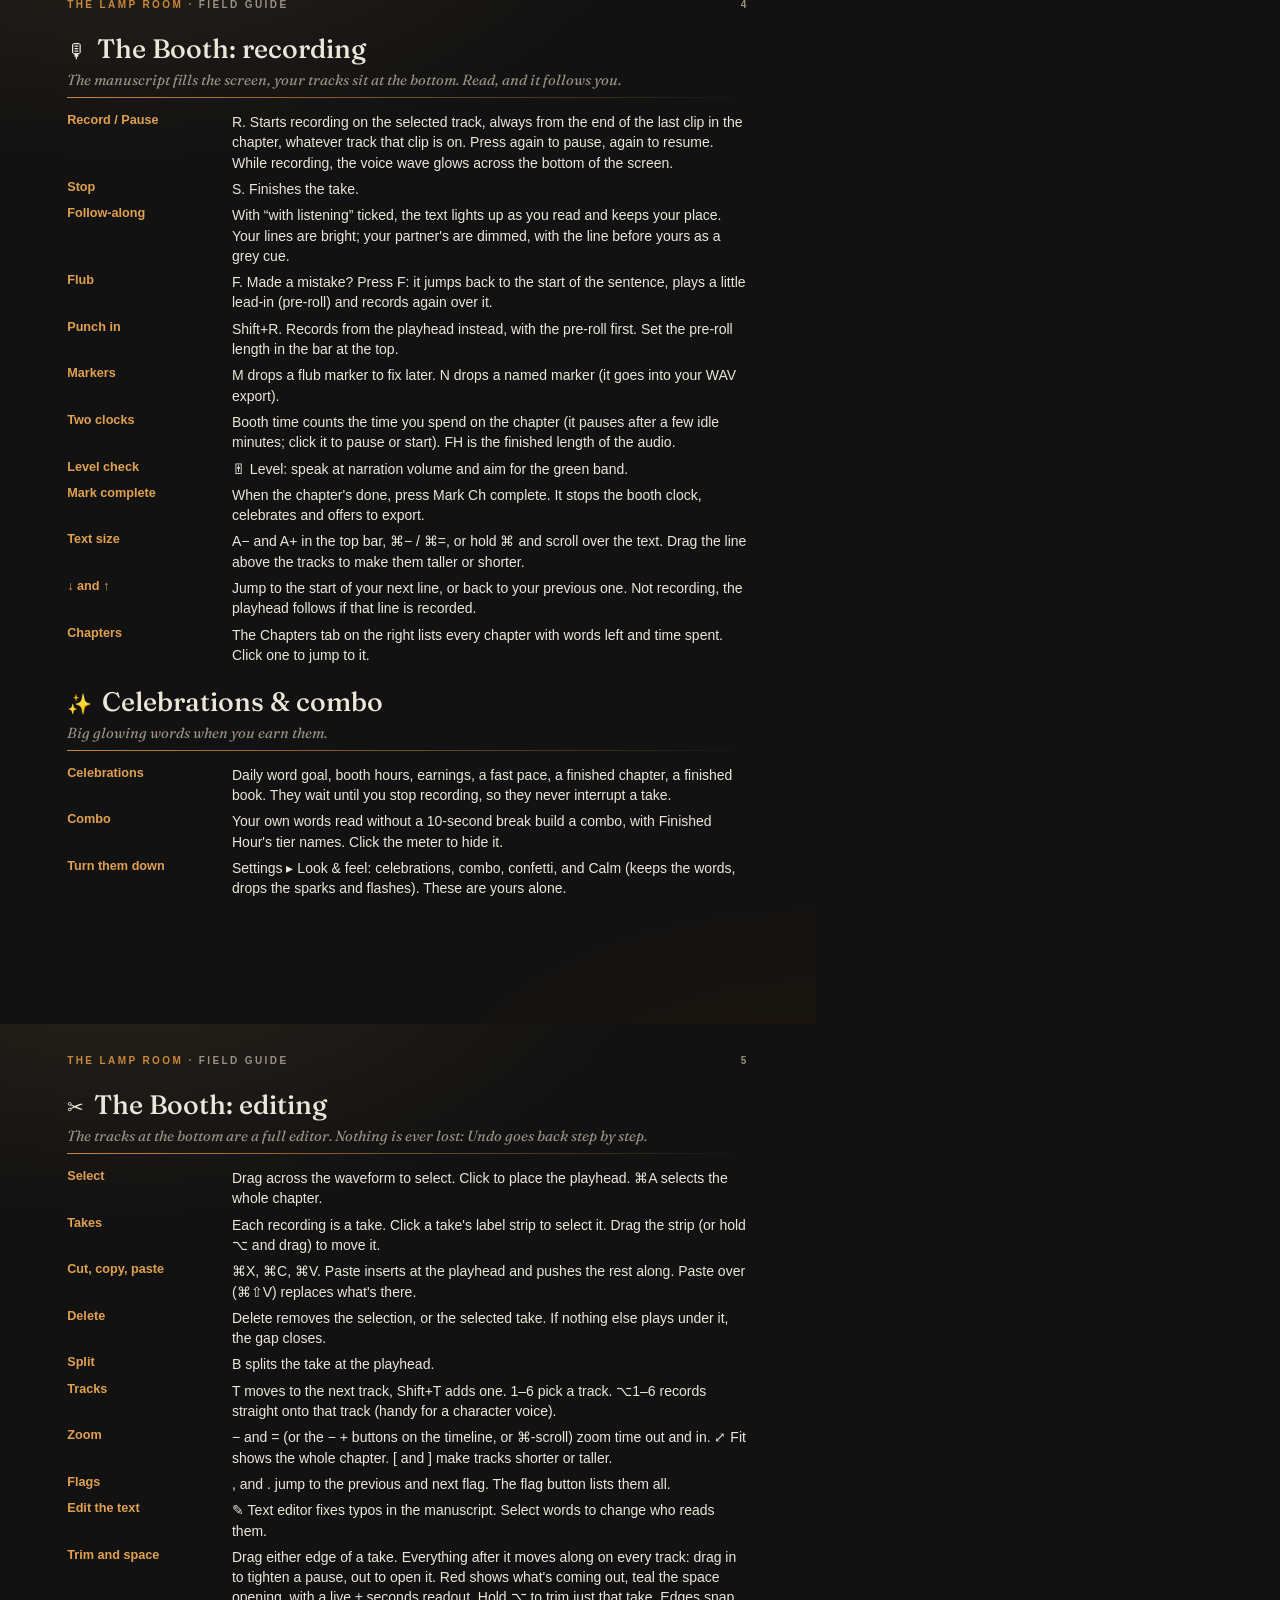
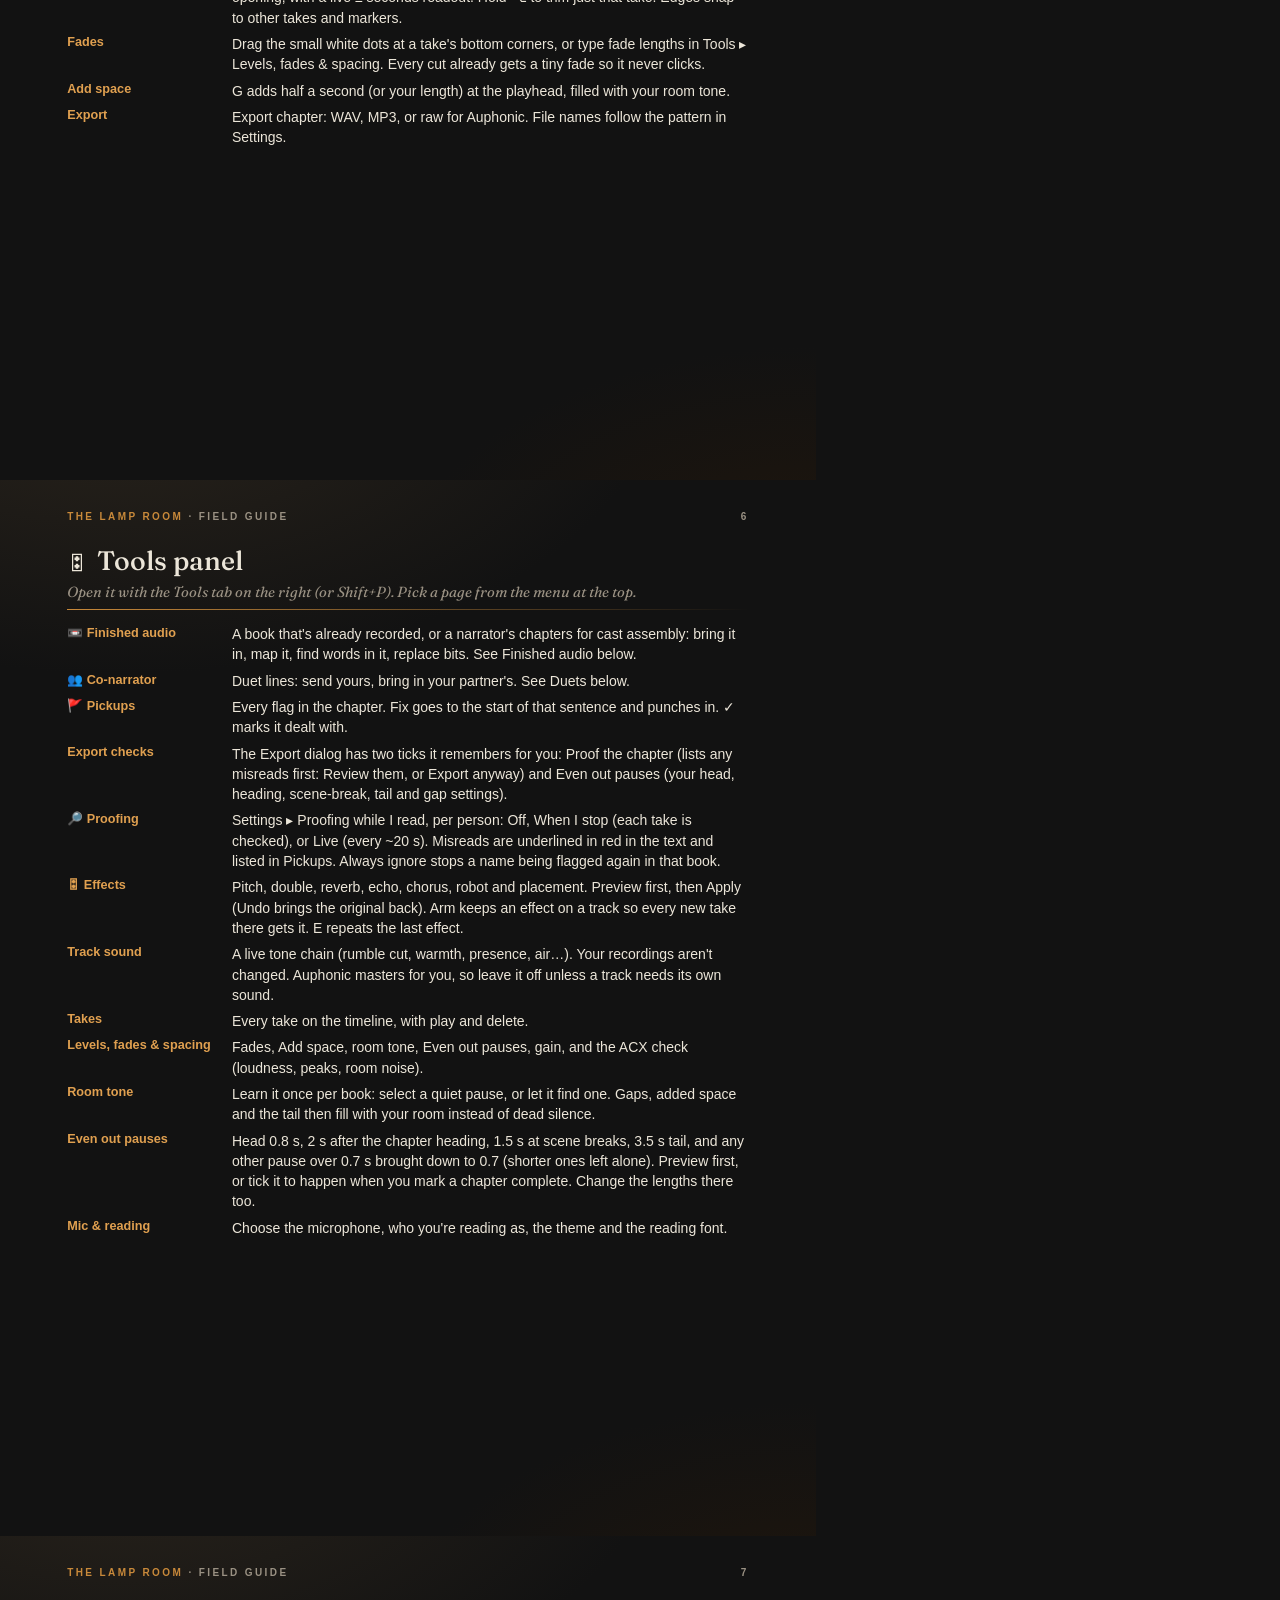
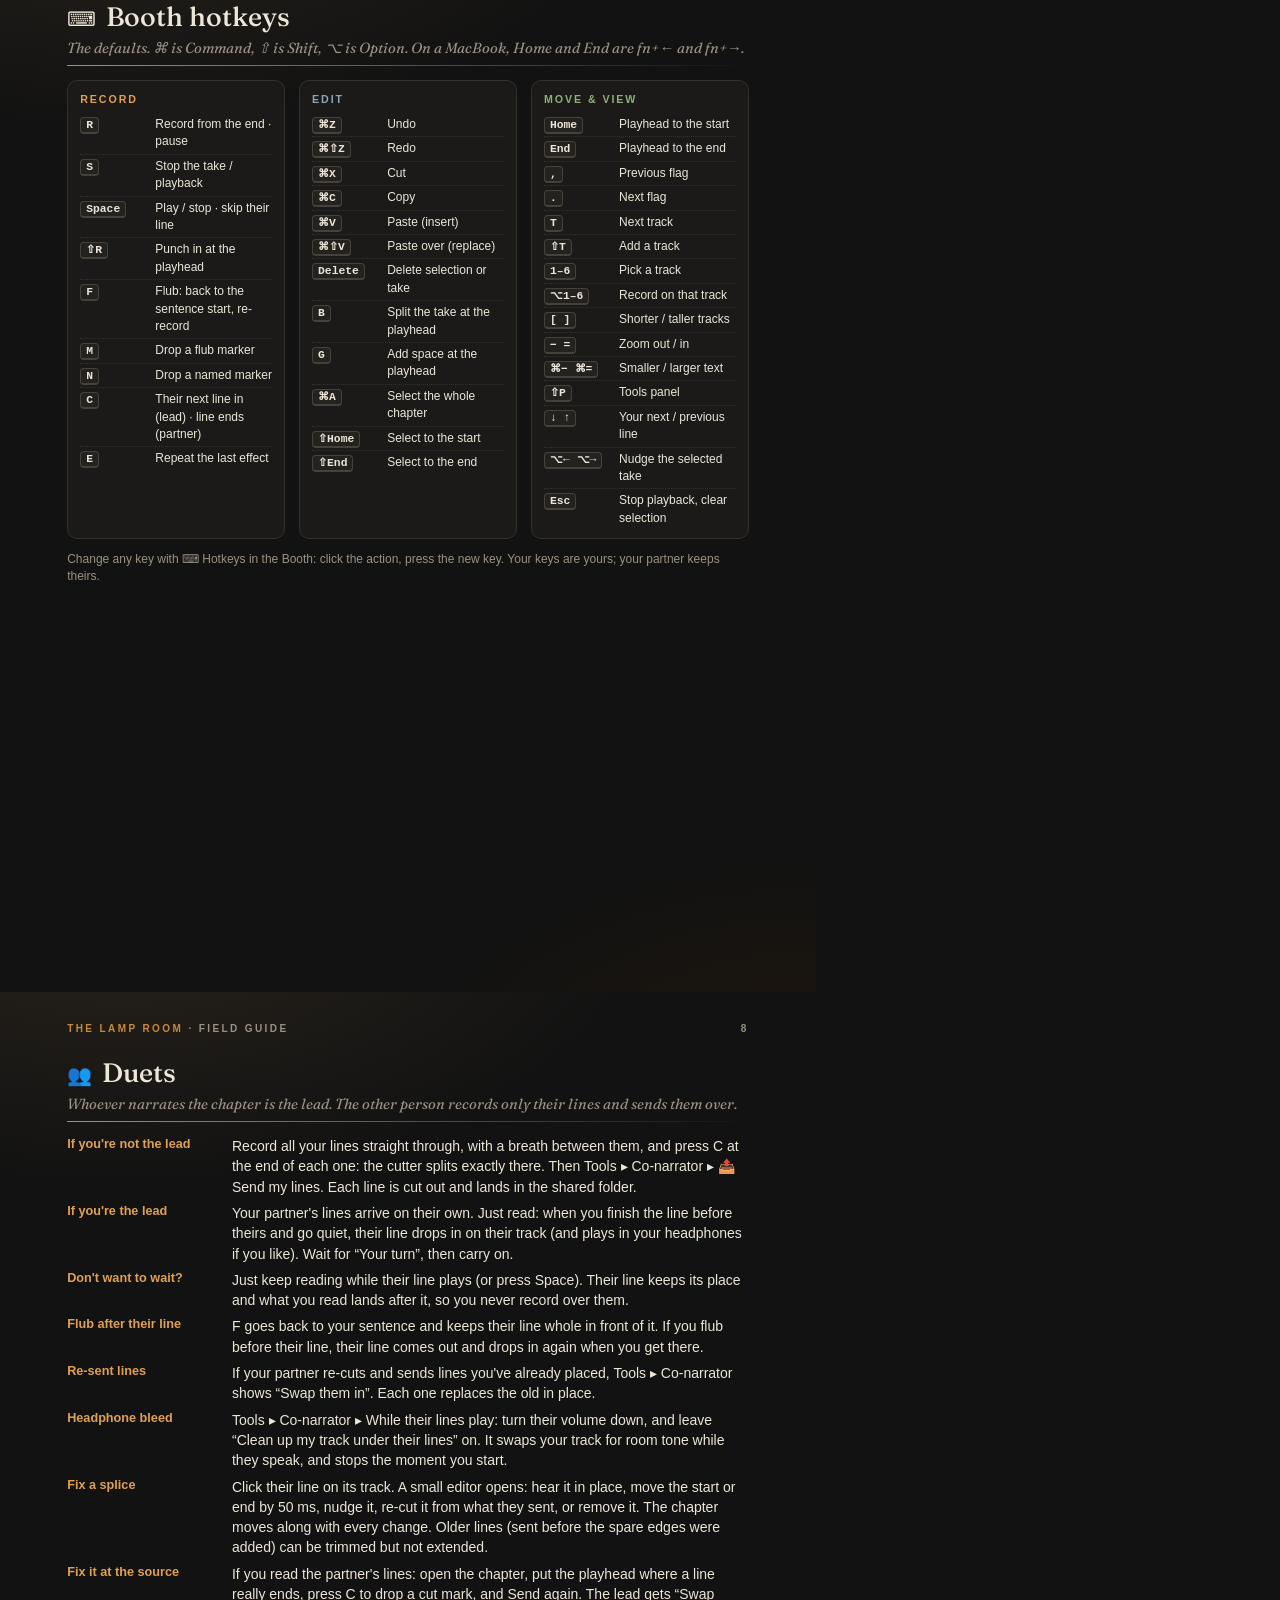
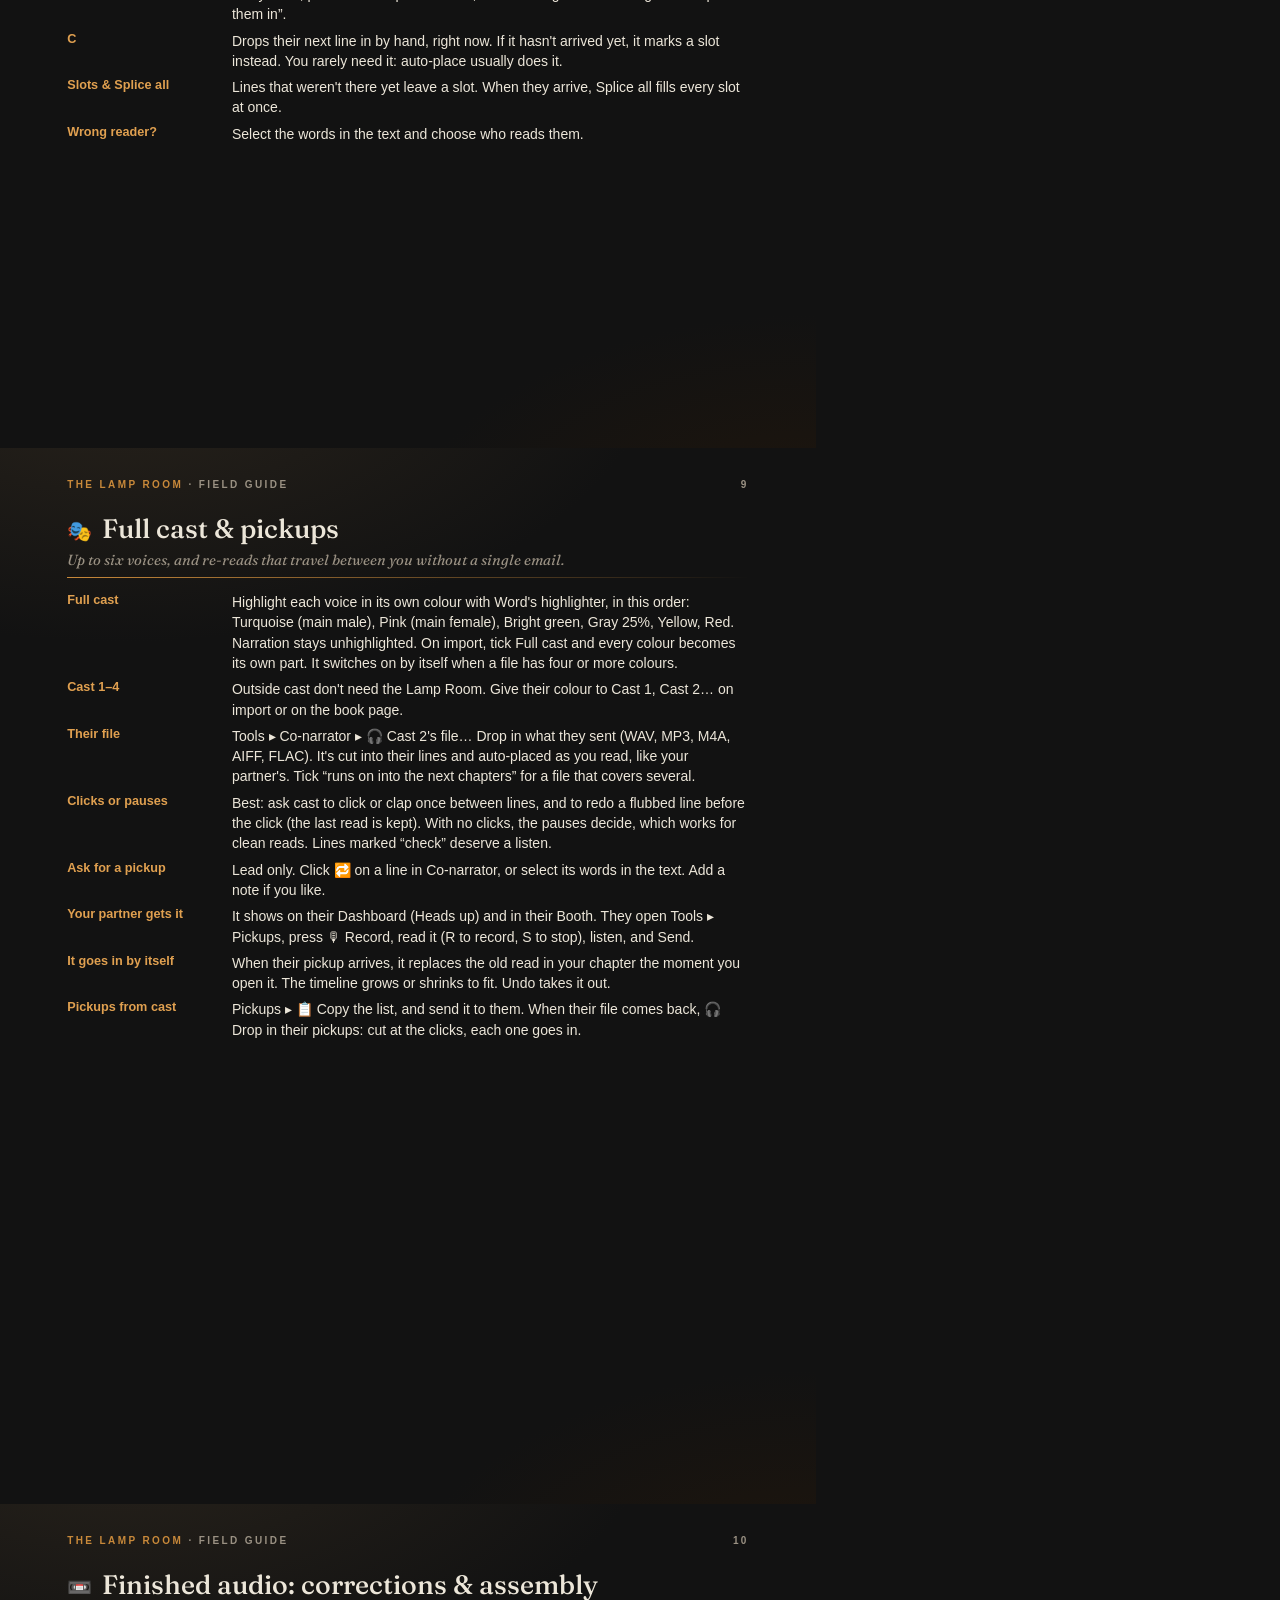
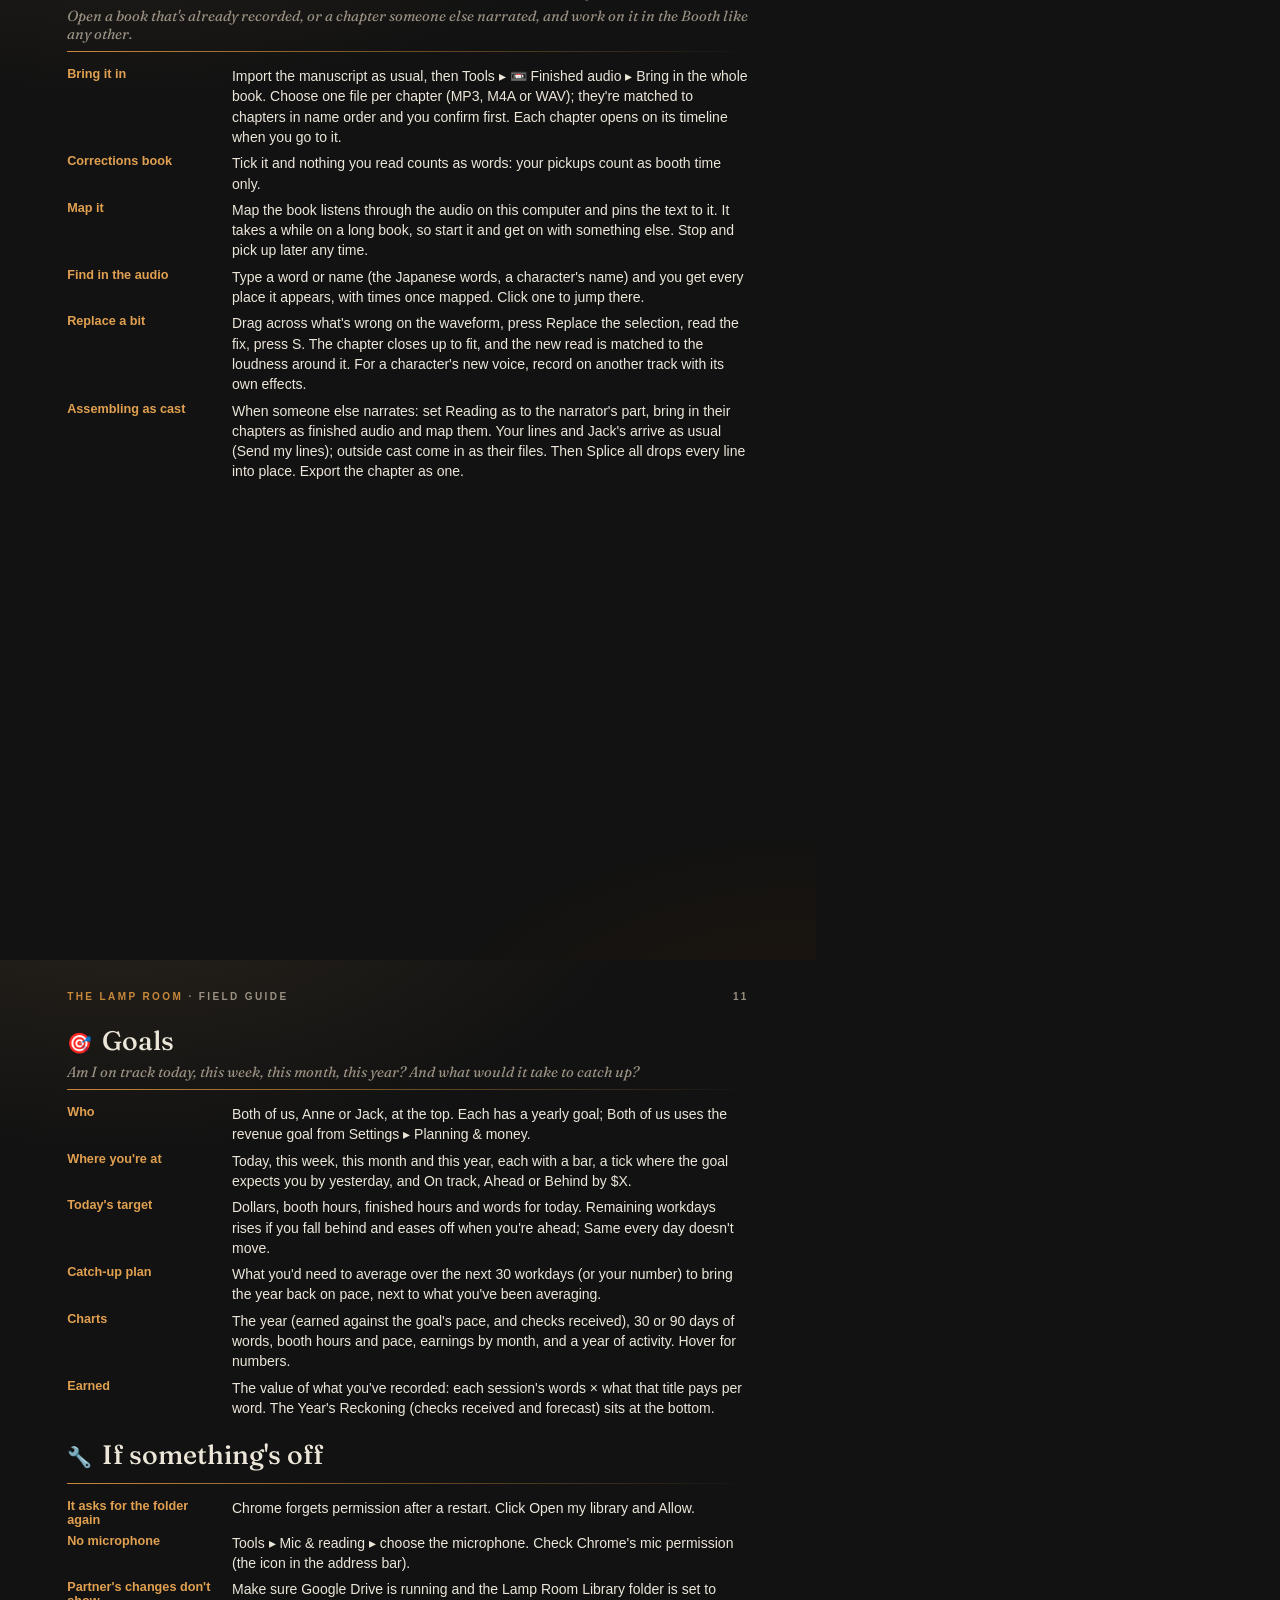
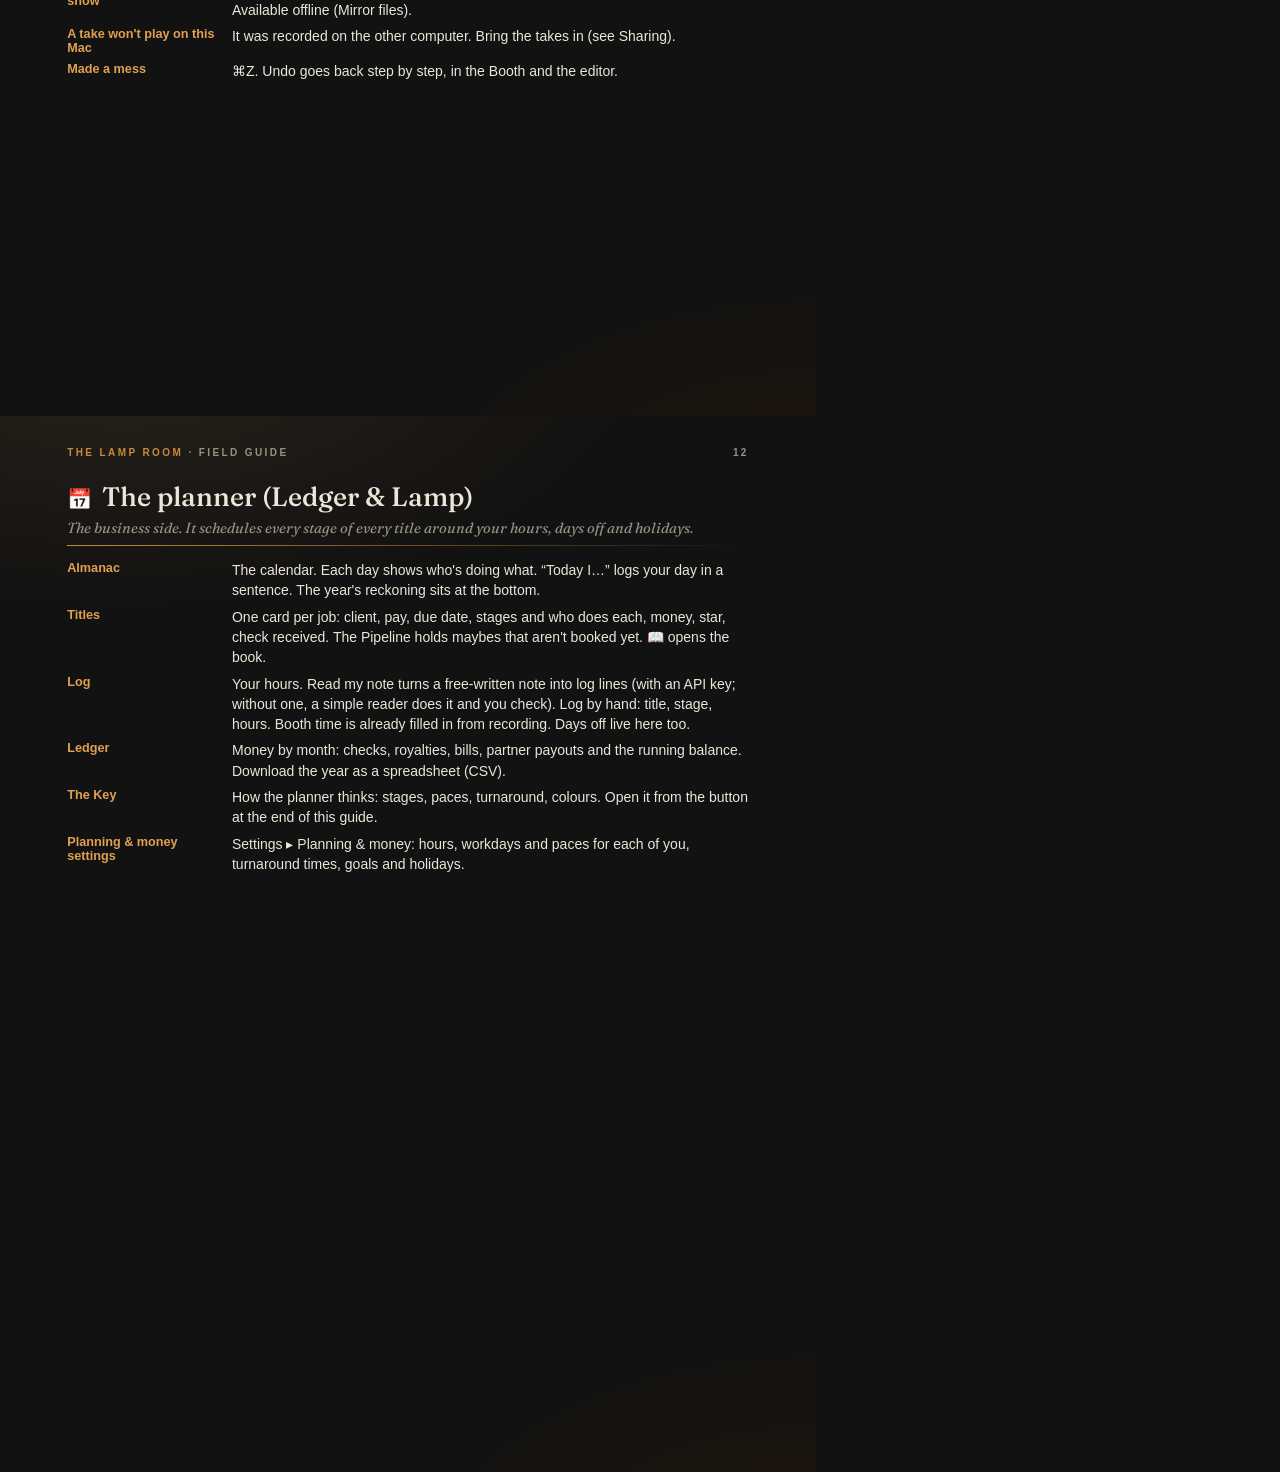
==== commit 06fd7b08: "Guide and Help: Finished audio section, proofing, export checks, duet changes, highlight colour orde" ====
--- a/guide/src/guide.html
+++ b/guide/src/guide.html
@@ -44,7 +44,7 @@
     <div class="keys">${PRINT_KEYS.map(([g, c, rows]) => `<div class="kgrp ${c}"><h3>${g}</h3>${rows.map(([k, d]) => `<div class="krow"><span><kbd>${esc(k)}</kbd></span><span>${esc(d)}</span></div>`).join("")}</div>`).join("")}</div>
     <p class="note">Change any key with ⌨ Hotkeys in the Booth: click the action, press the new key. Your keys are yours; your partner keeps theirs.</p></div>`;
   // pages: cover, then sections packed by hand so nothing splits awkwardly
-  const PAGES = [["start", "dashboard"], ["books", "sharing"], ["booth", "cele"], ["editing"], ["tools"], ["KEYS"], ["duets"], ["cast"], ["goals", "trouble"], ["planner"]];
+  const PAGES = [["start", "dashboard"], ["books", "sharing"], ["booth", "cele"], ["editing"], ["tools"], ["KEYS"], ["duets"], ["cast"], ["finished"], ["goals", "trouble"], ["planner"]];
   const byId = Object.fromEntries(H.map(s => [s.id, s]));
   const toc = PAGES.flat().map(id => id === "KEYS" ? { title: "Booth hotkeys" } : byId[id]).map((s, i) => `<div><b>${String(i + 1).padStart(2, "0")}</b>${esc(s.title)}</div>`).join("");
   let html = `<div class="page grain cover"><div><div class="mark">The Lamp Room · Field Guide</div>
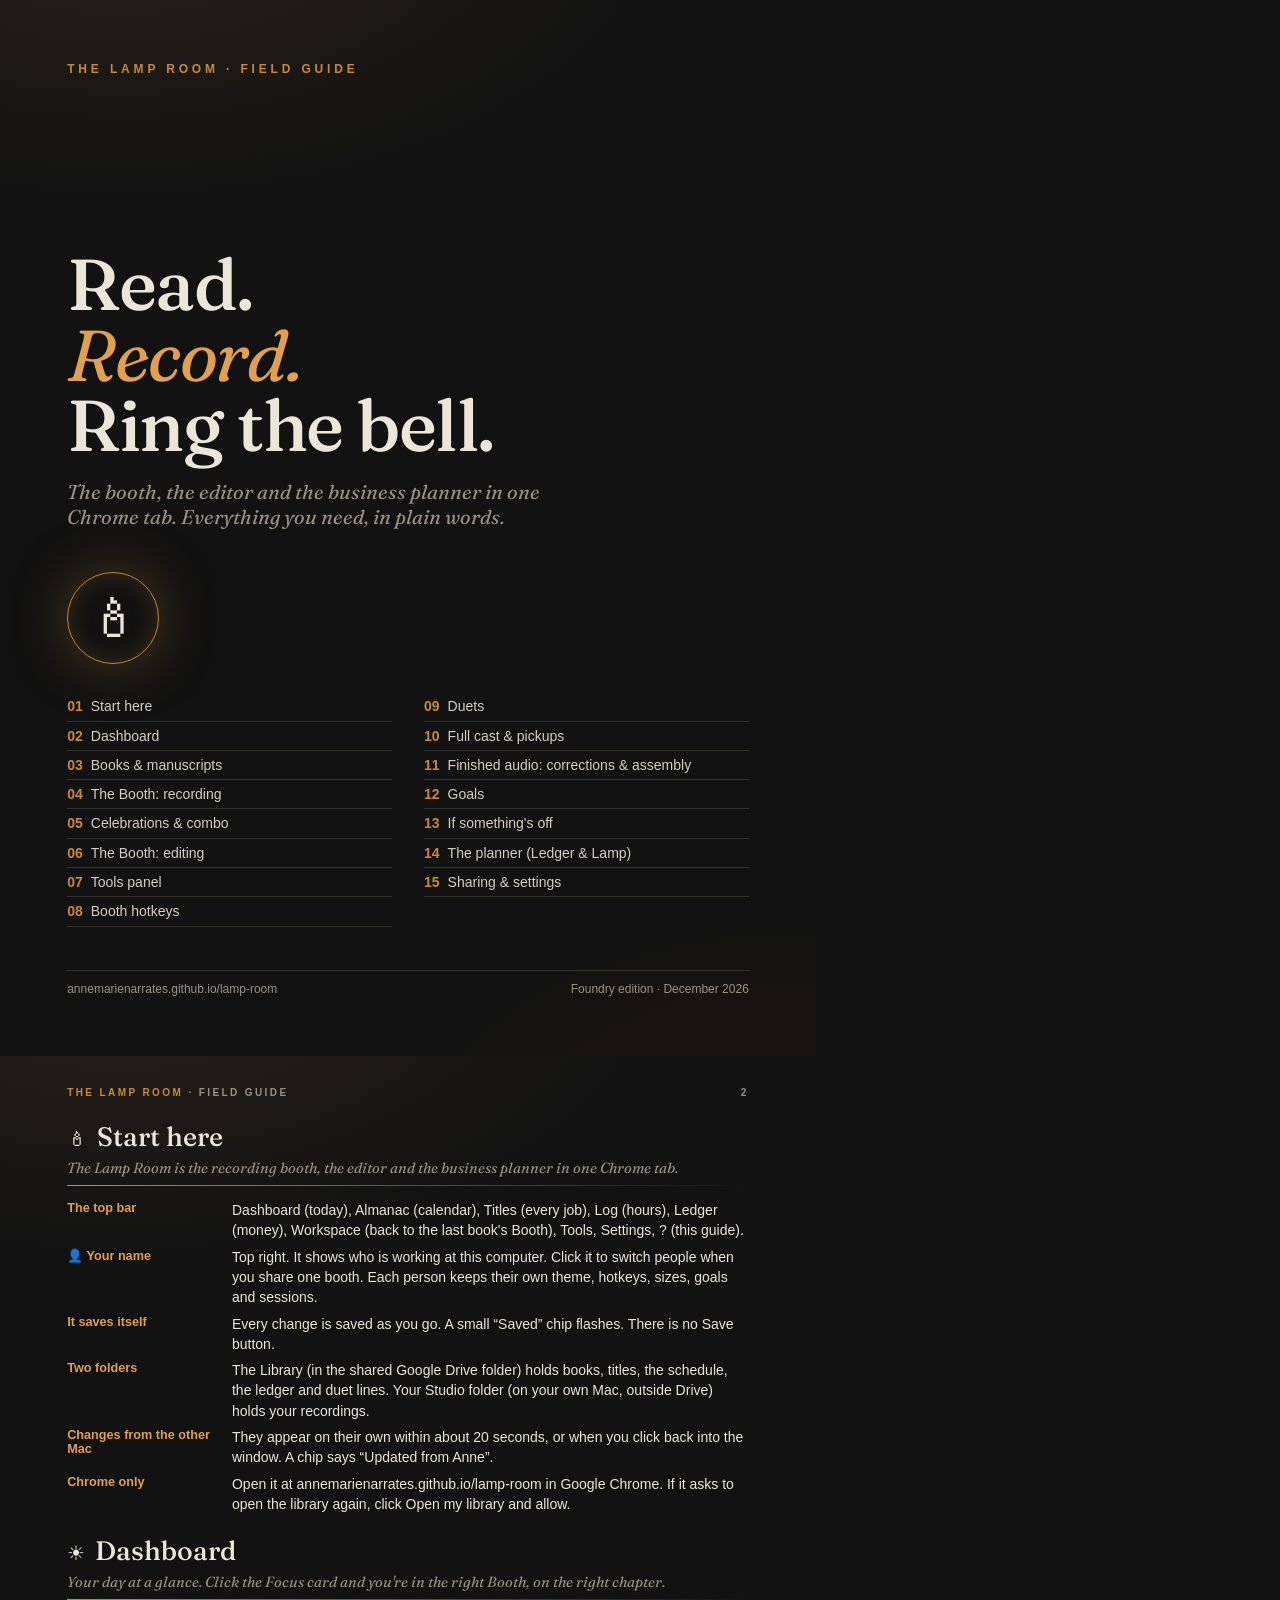
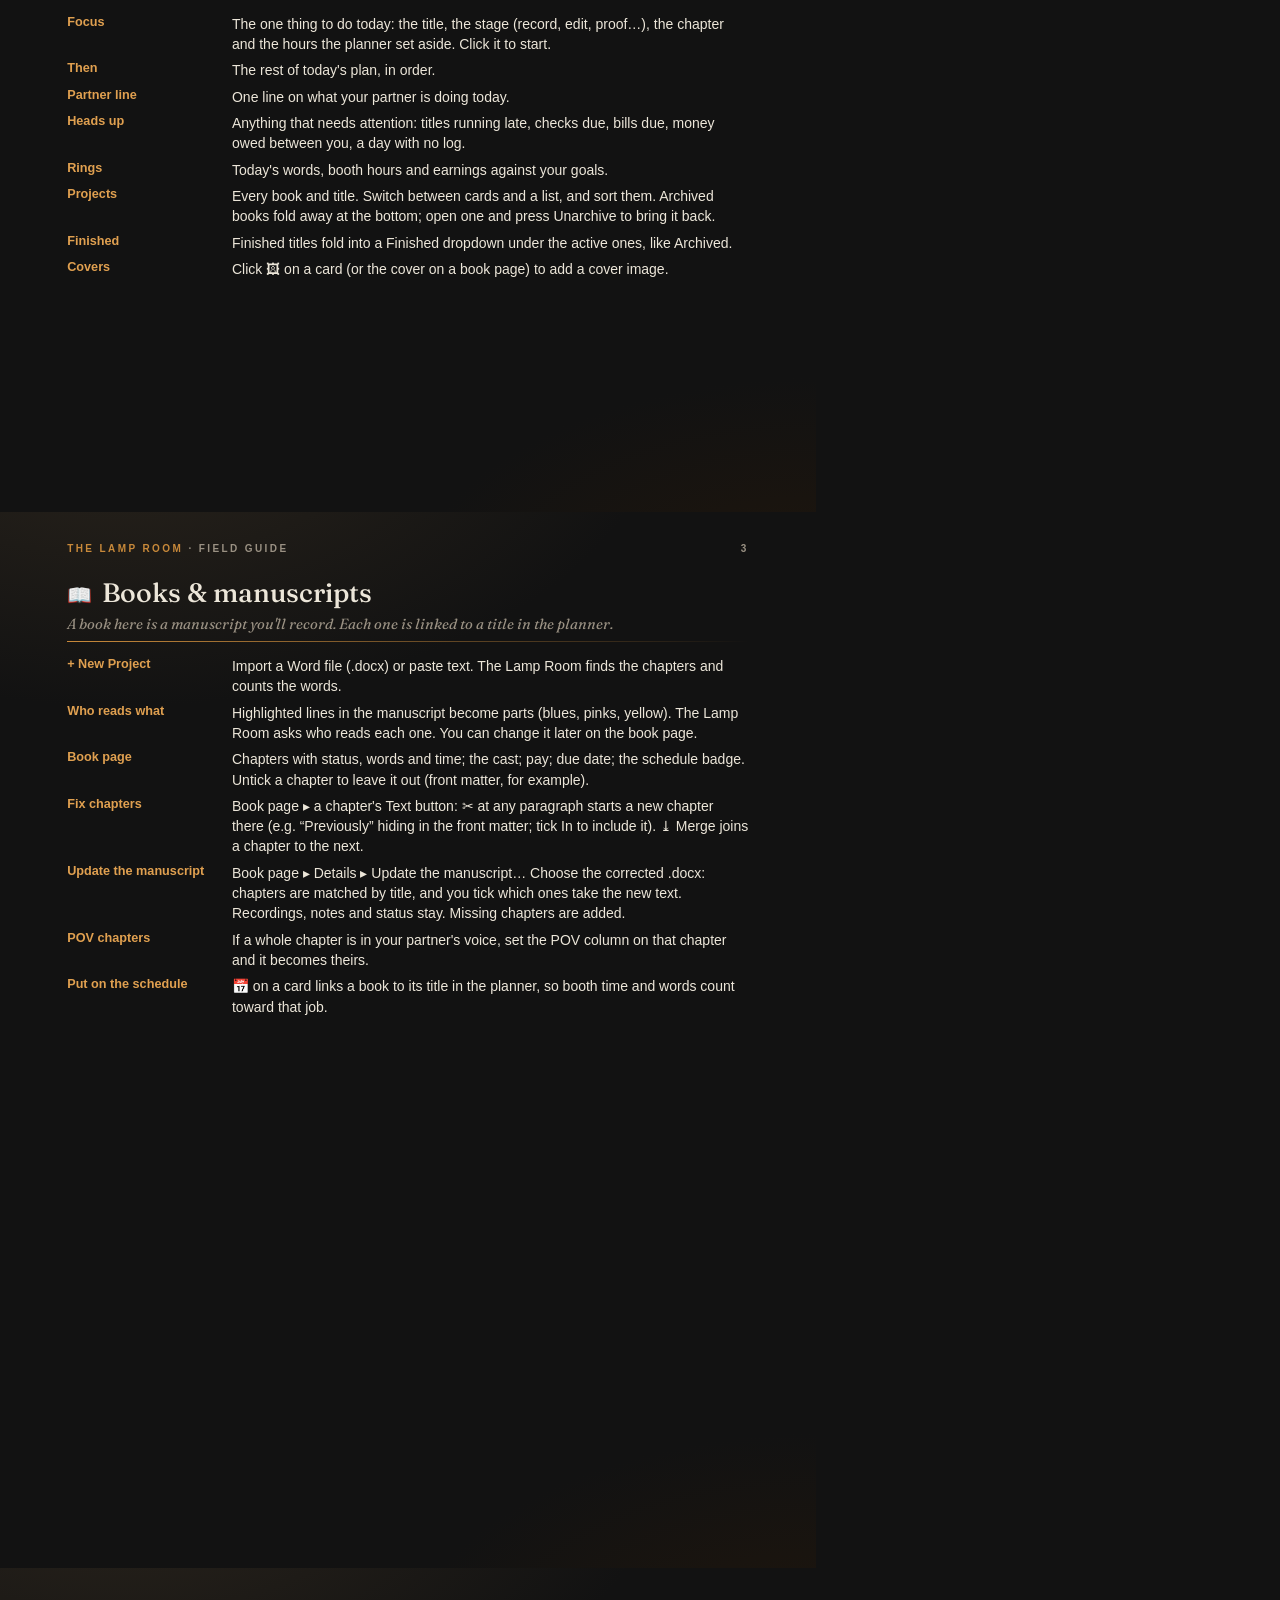
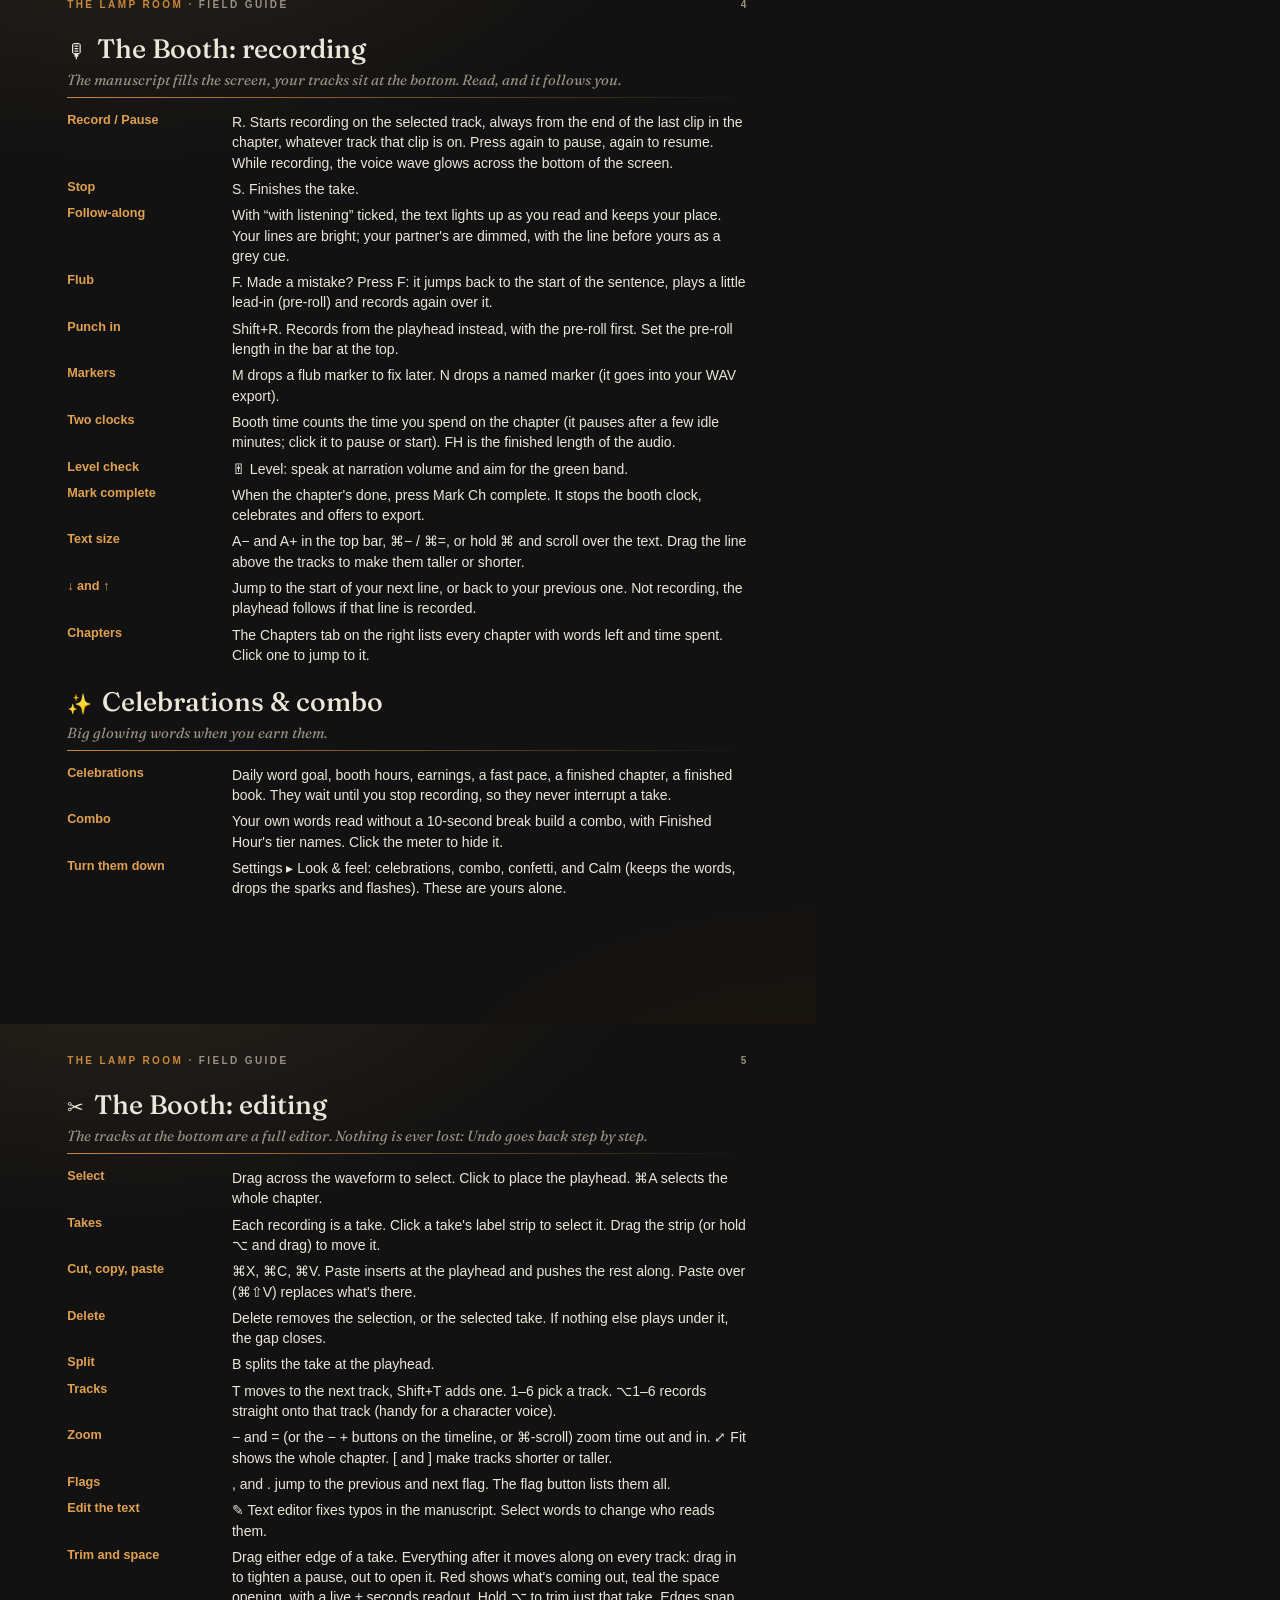
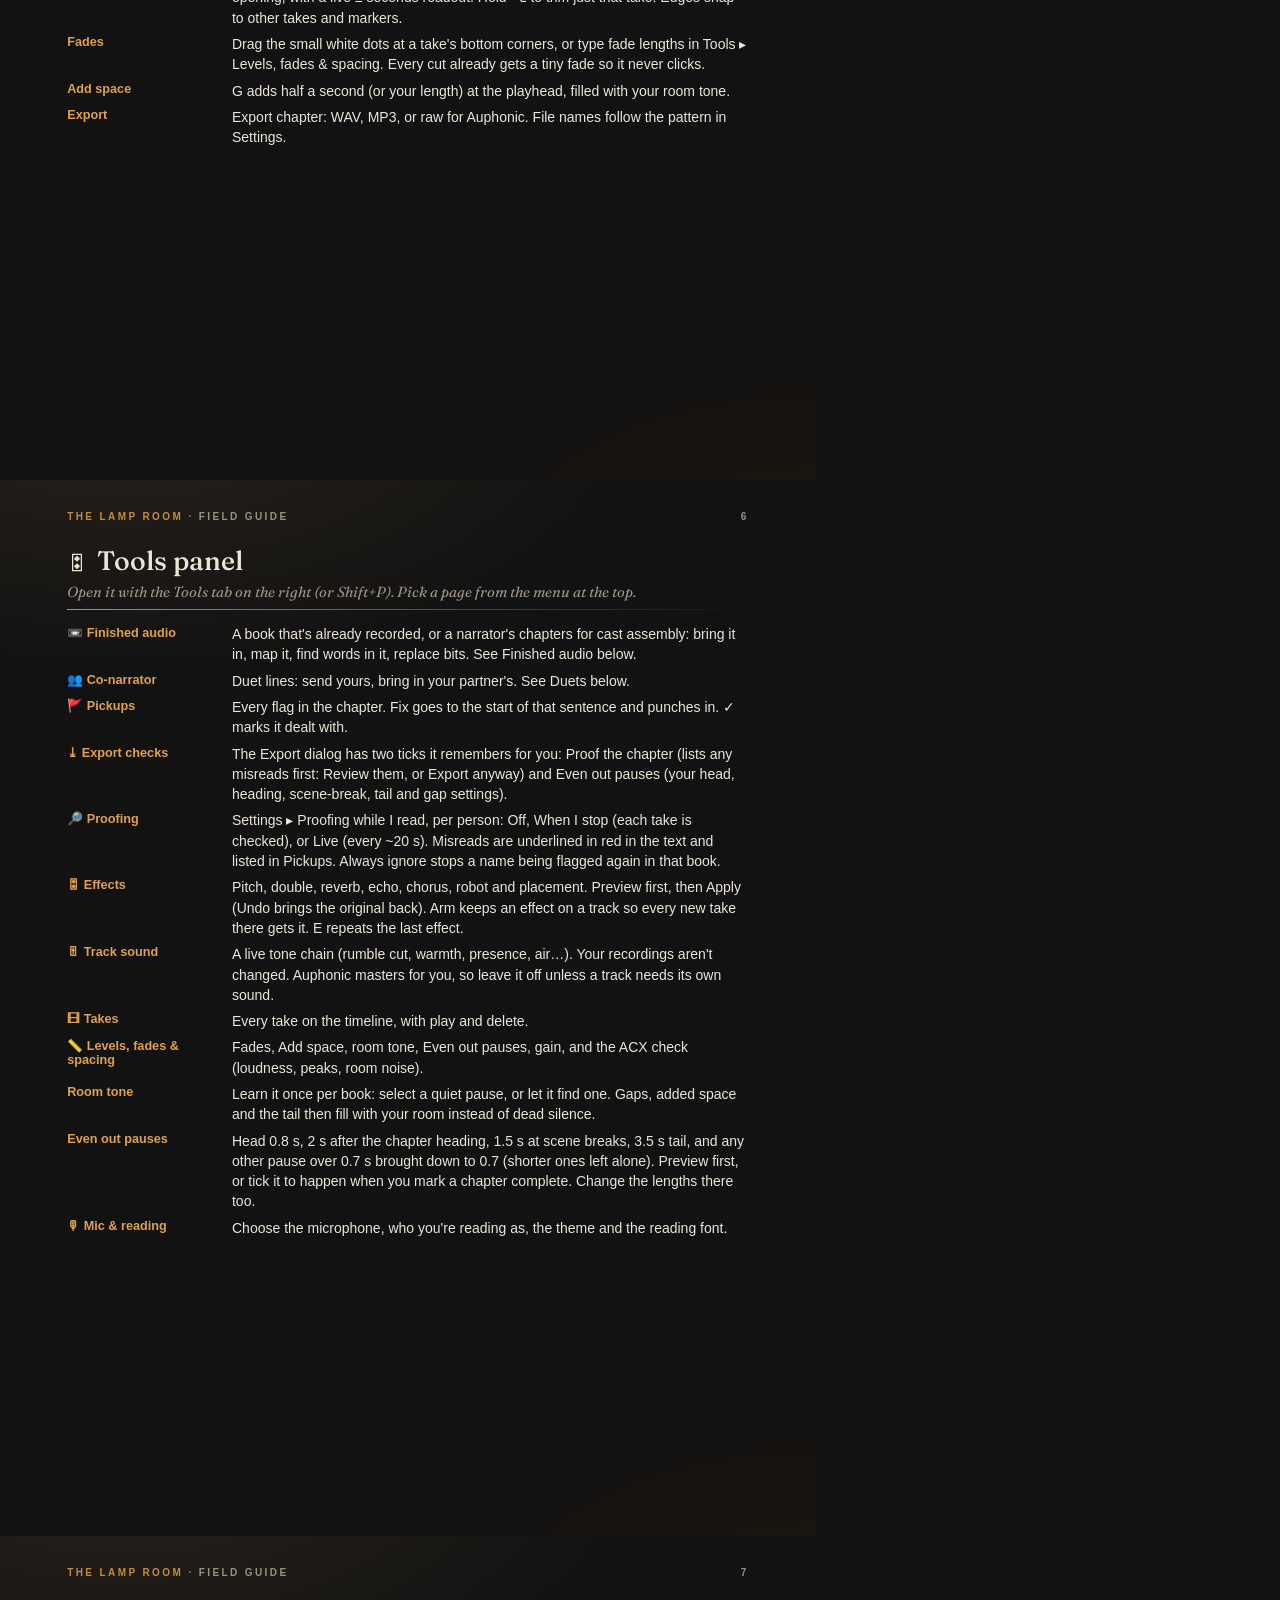
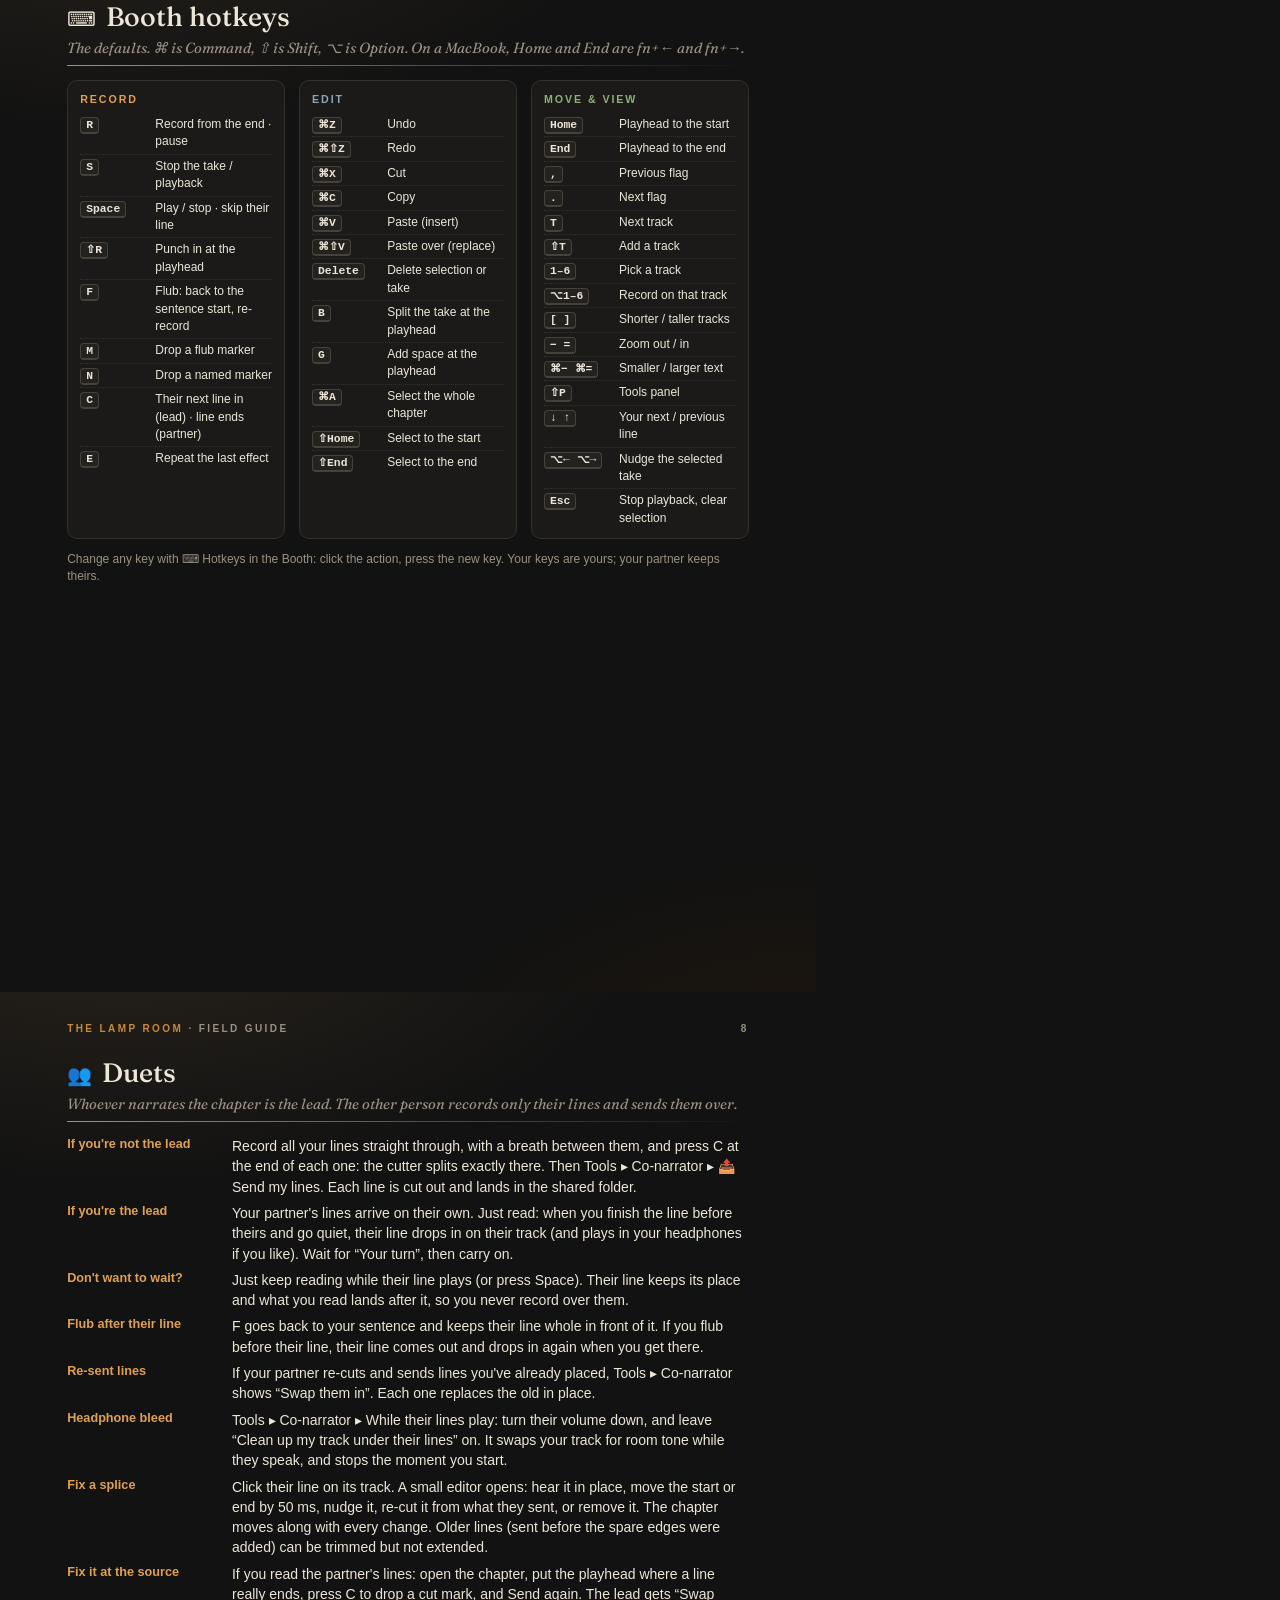
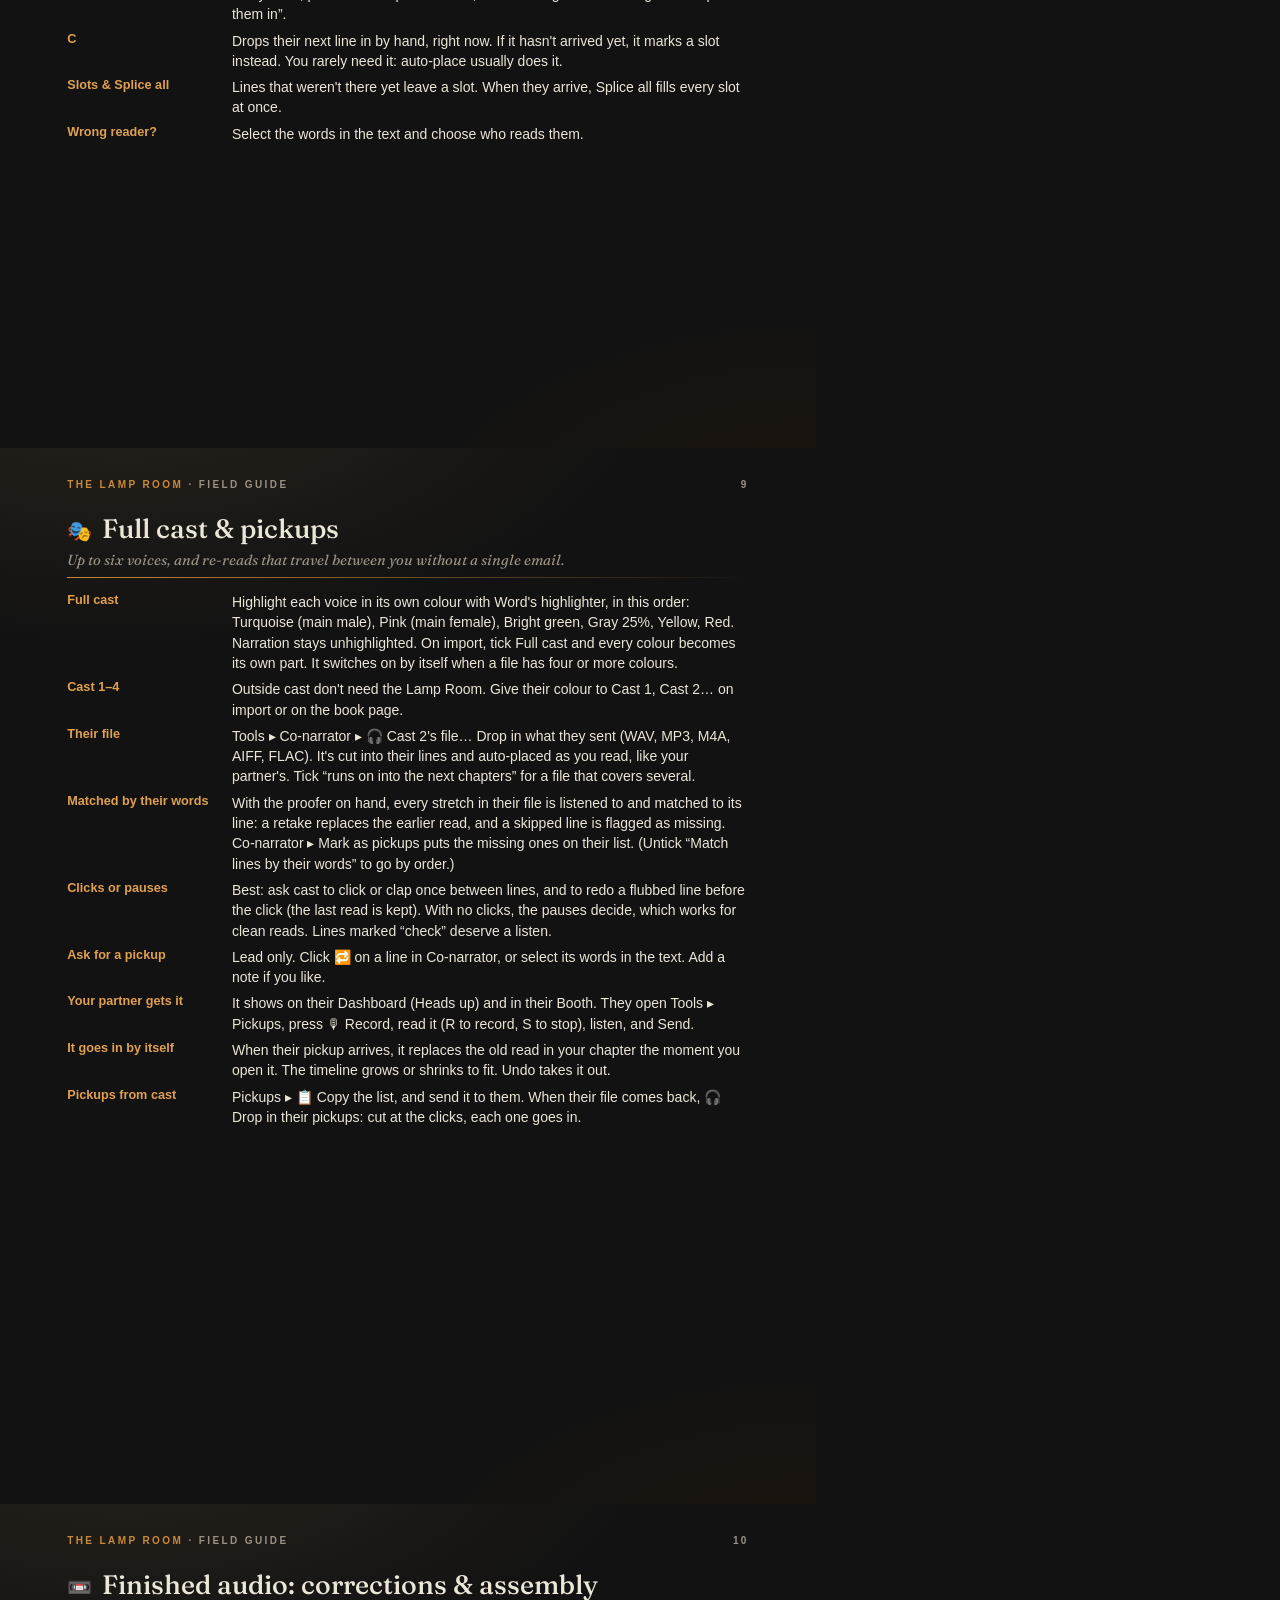
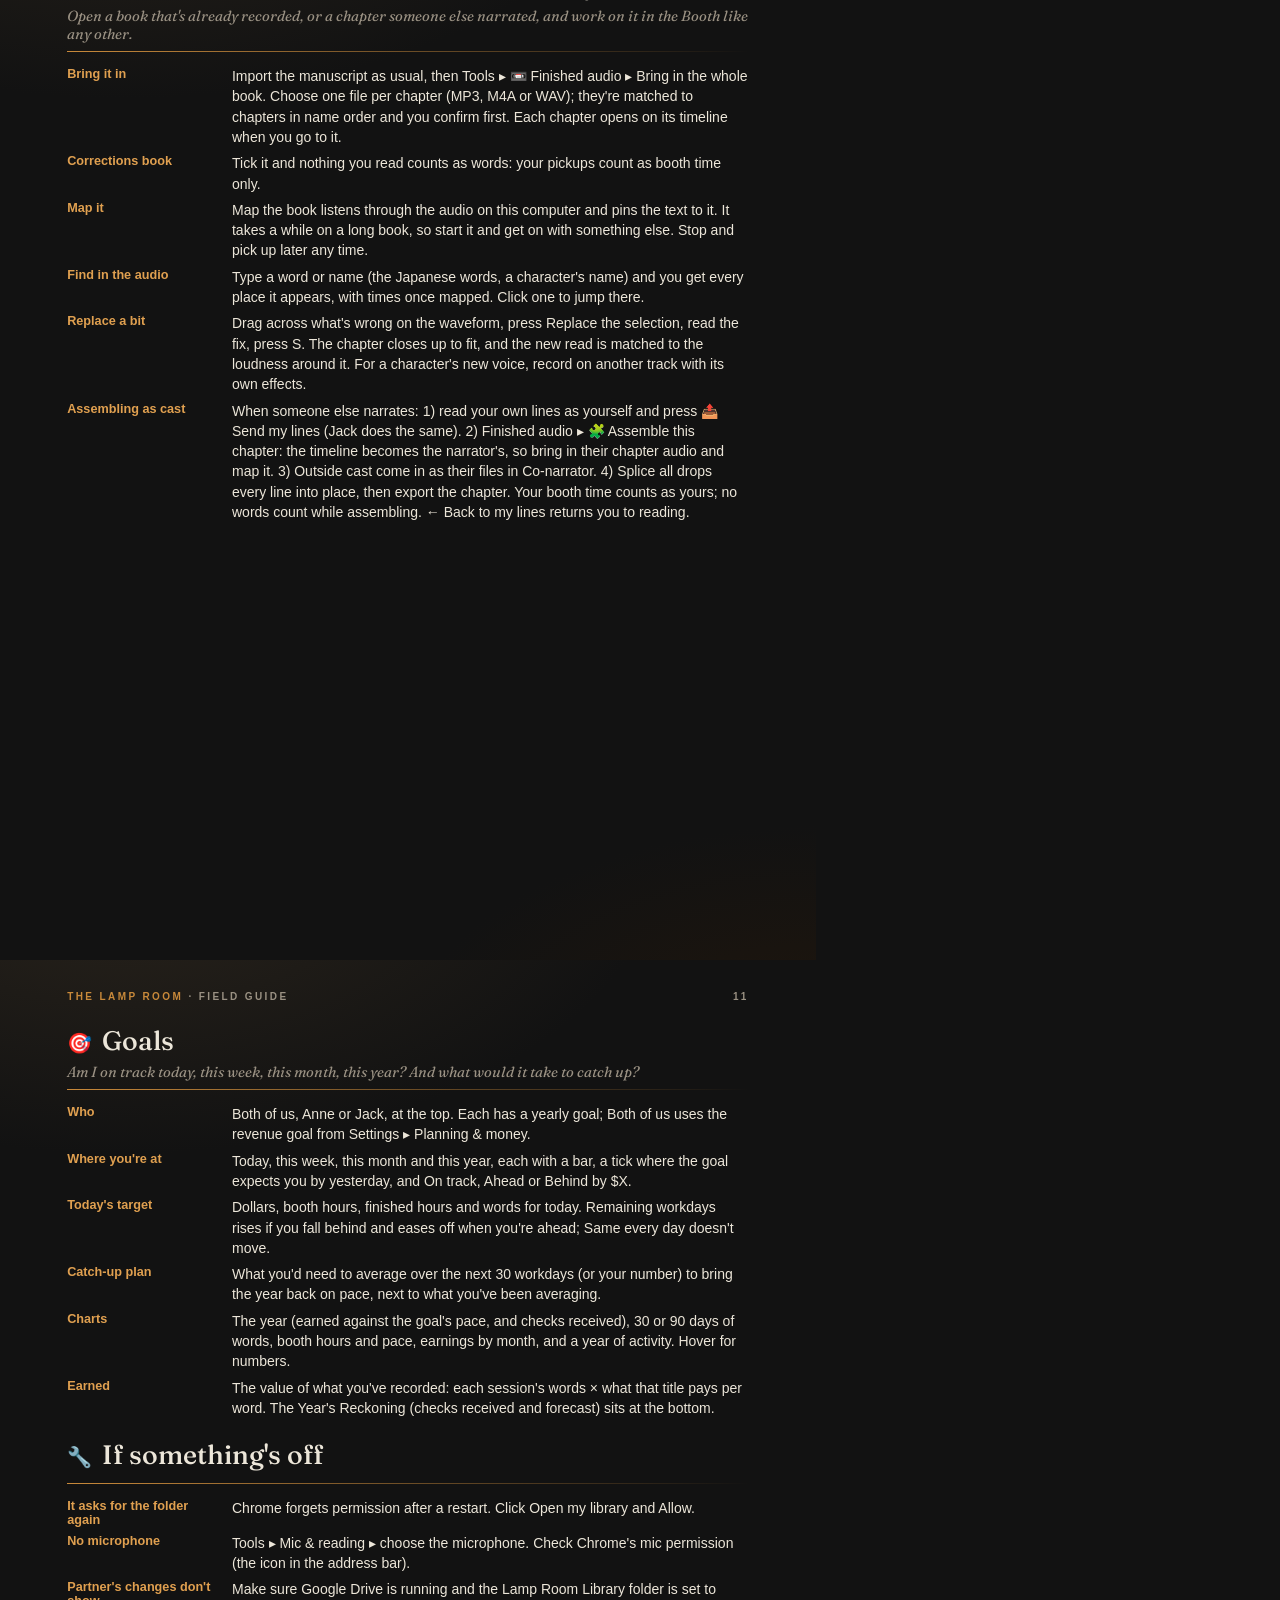
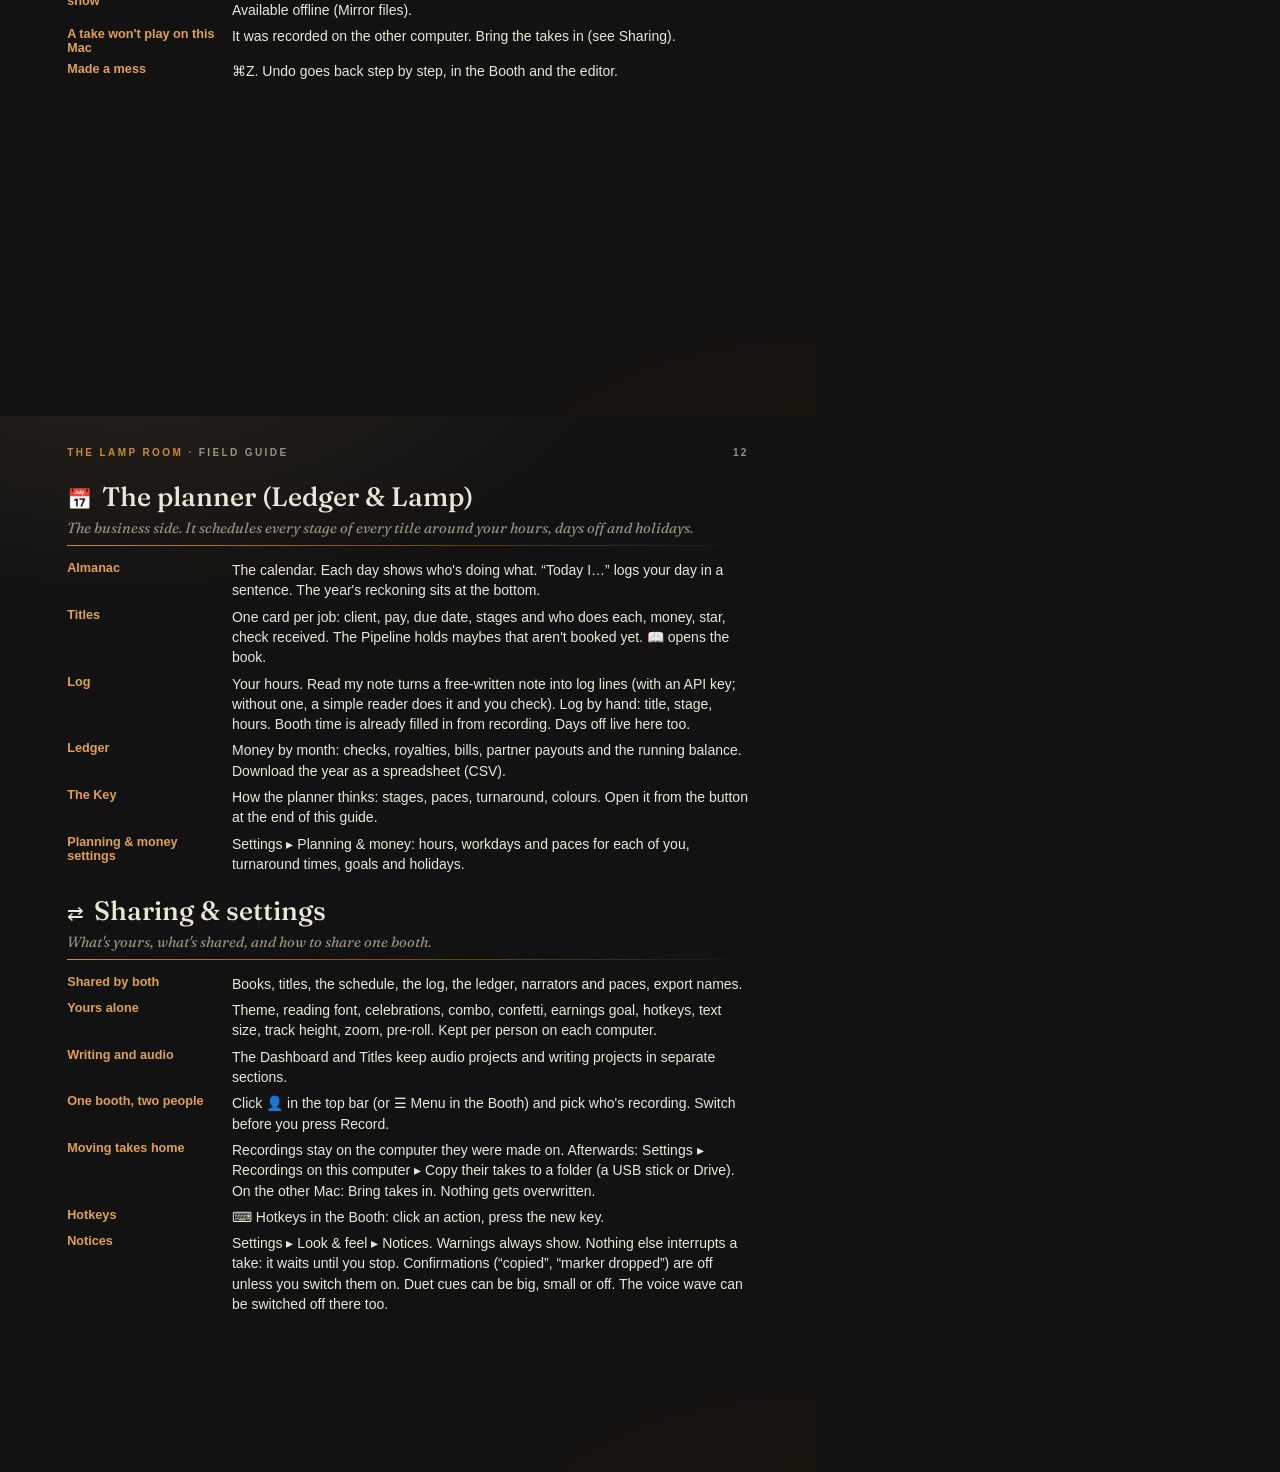
==== commit 55af382f: "Chapters: 'Previously'/recap headings detected, chapter text view fixed for highlighted books, Updat" ====
--- a/guide/src/guide.html
+++ b/guide/src/guide.html
@@ -44,7 +44,7 @@
     <div class="keys">${PRINT_KEYS.map(([g, c, rows]) => `<div class="kgrp ${c}"><h3>${g}</h3>${rows.map(([k, d]) => `<div class="krow"><span><kbd>${esc(k)}</kbd></span><span>${esc(d)}</span></div>`).join("")}</div>`).join("")}</div>
     <p class="note">Change any key with ⌨ Hotkeys in the Booth: click the action, press the new key. Your keys are yours; your partner keeps theirs.</p></div>`;
   // pages: cover, then sections packed by hand so nothing splits awkwardly
-  const PAGES = [["start", "dashboard"], ["books", "sharing"], ["booth", "cele"], ["editing"], ["tools"], ["KEYS"], ["duets"], ["cast"], ["finished"], ["goals", "trouble"], ["planner"]];
+  const PAGES = [["start", "dashboard"], ["books"], ["booth", "cele"], ["editing"], ["tools"], ["KEYS"], ["duets"], ["cast"], ["finished"], ["goals", "trouble"], ["planner", "sharing"]];
   const byId = Object.fromEntries(H.map(s => [s.id, s]));
   const toc = PAGES.flat().map(id => id === "KEYS" ? { title: "Booth hotkeys" } : byId[id]).map((s, i) => `<div><b>${String(i + 1).padStart(2, "0")}</b>${esc(s.title)}</div>`).join("");
   let html = `<div class="page grain cover"><div><div class="mark">The Lamp Room · Field Guide</div>
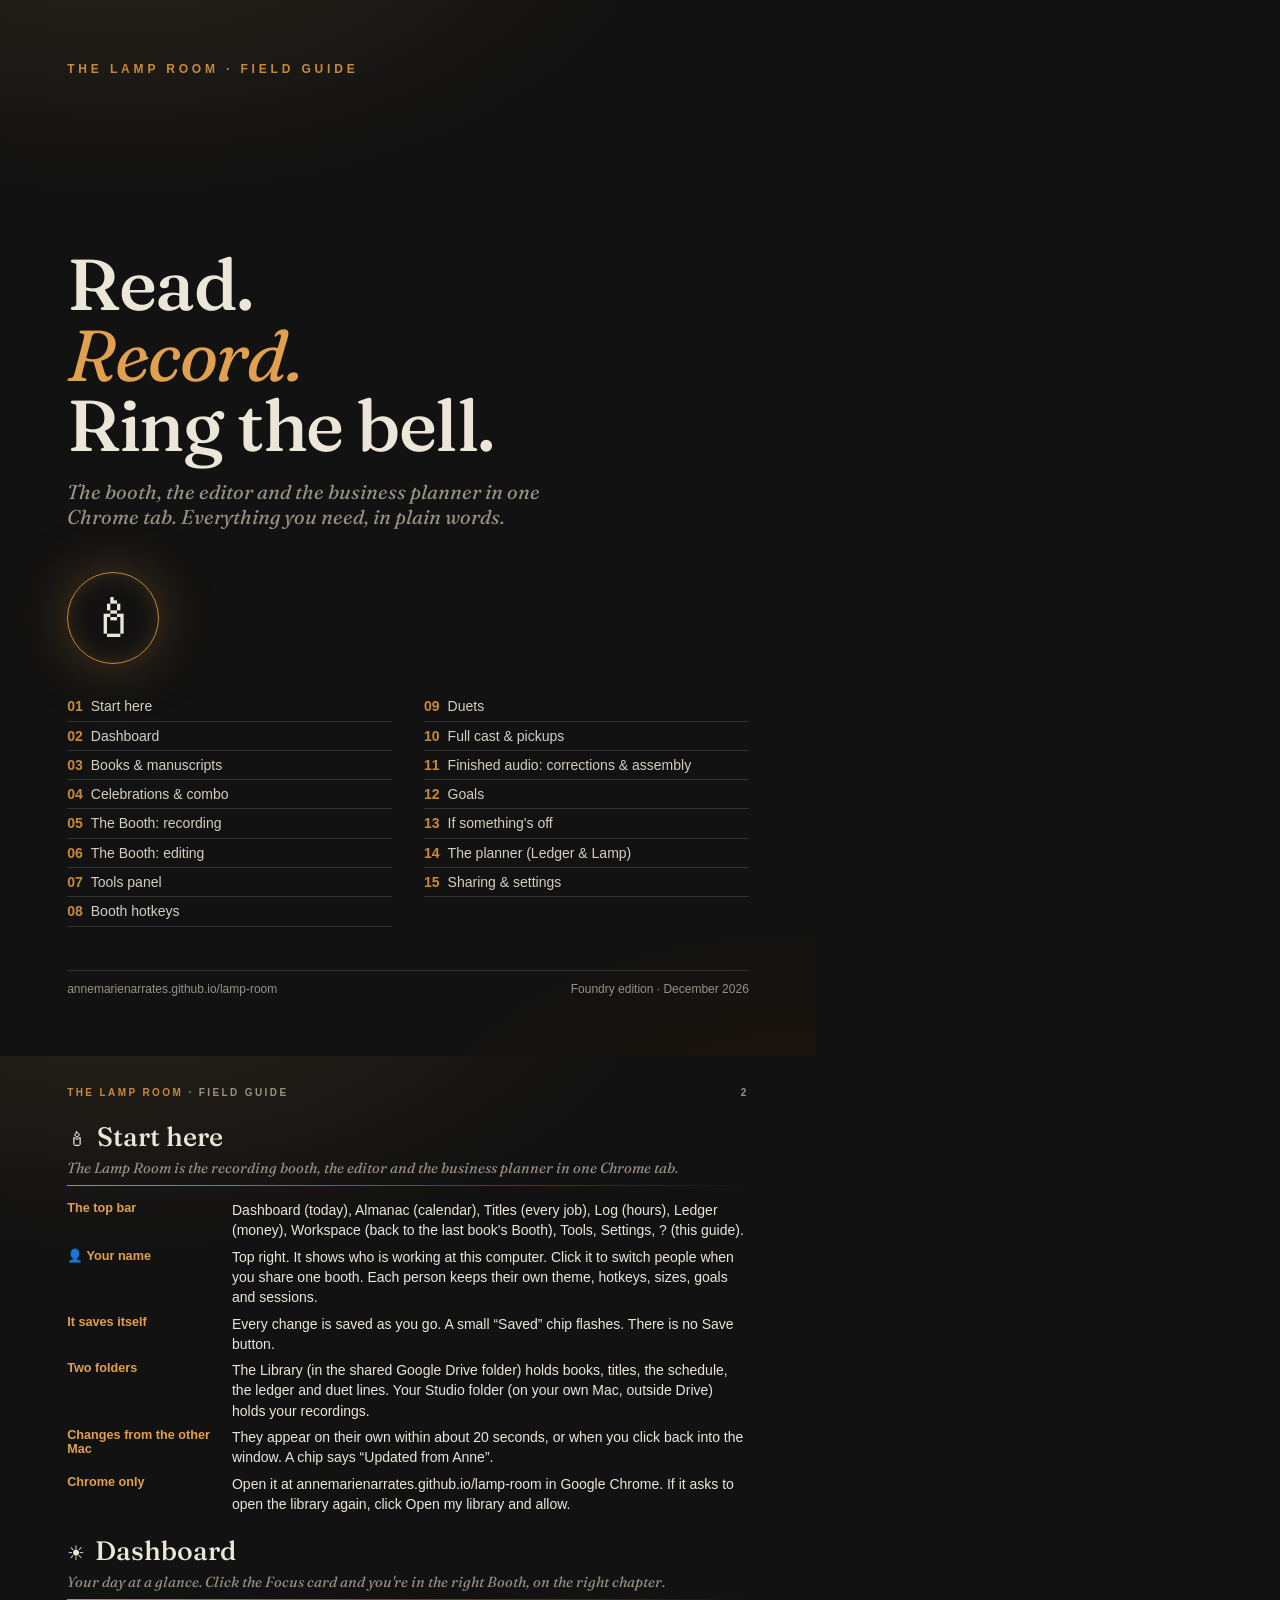
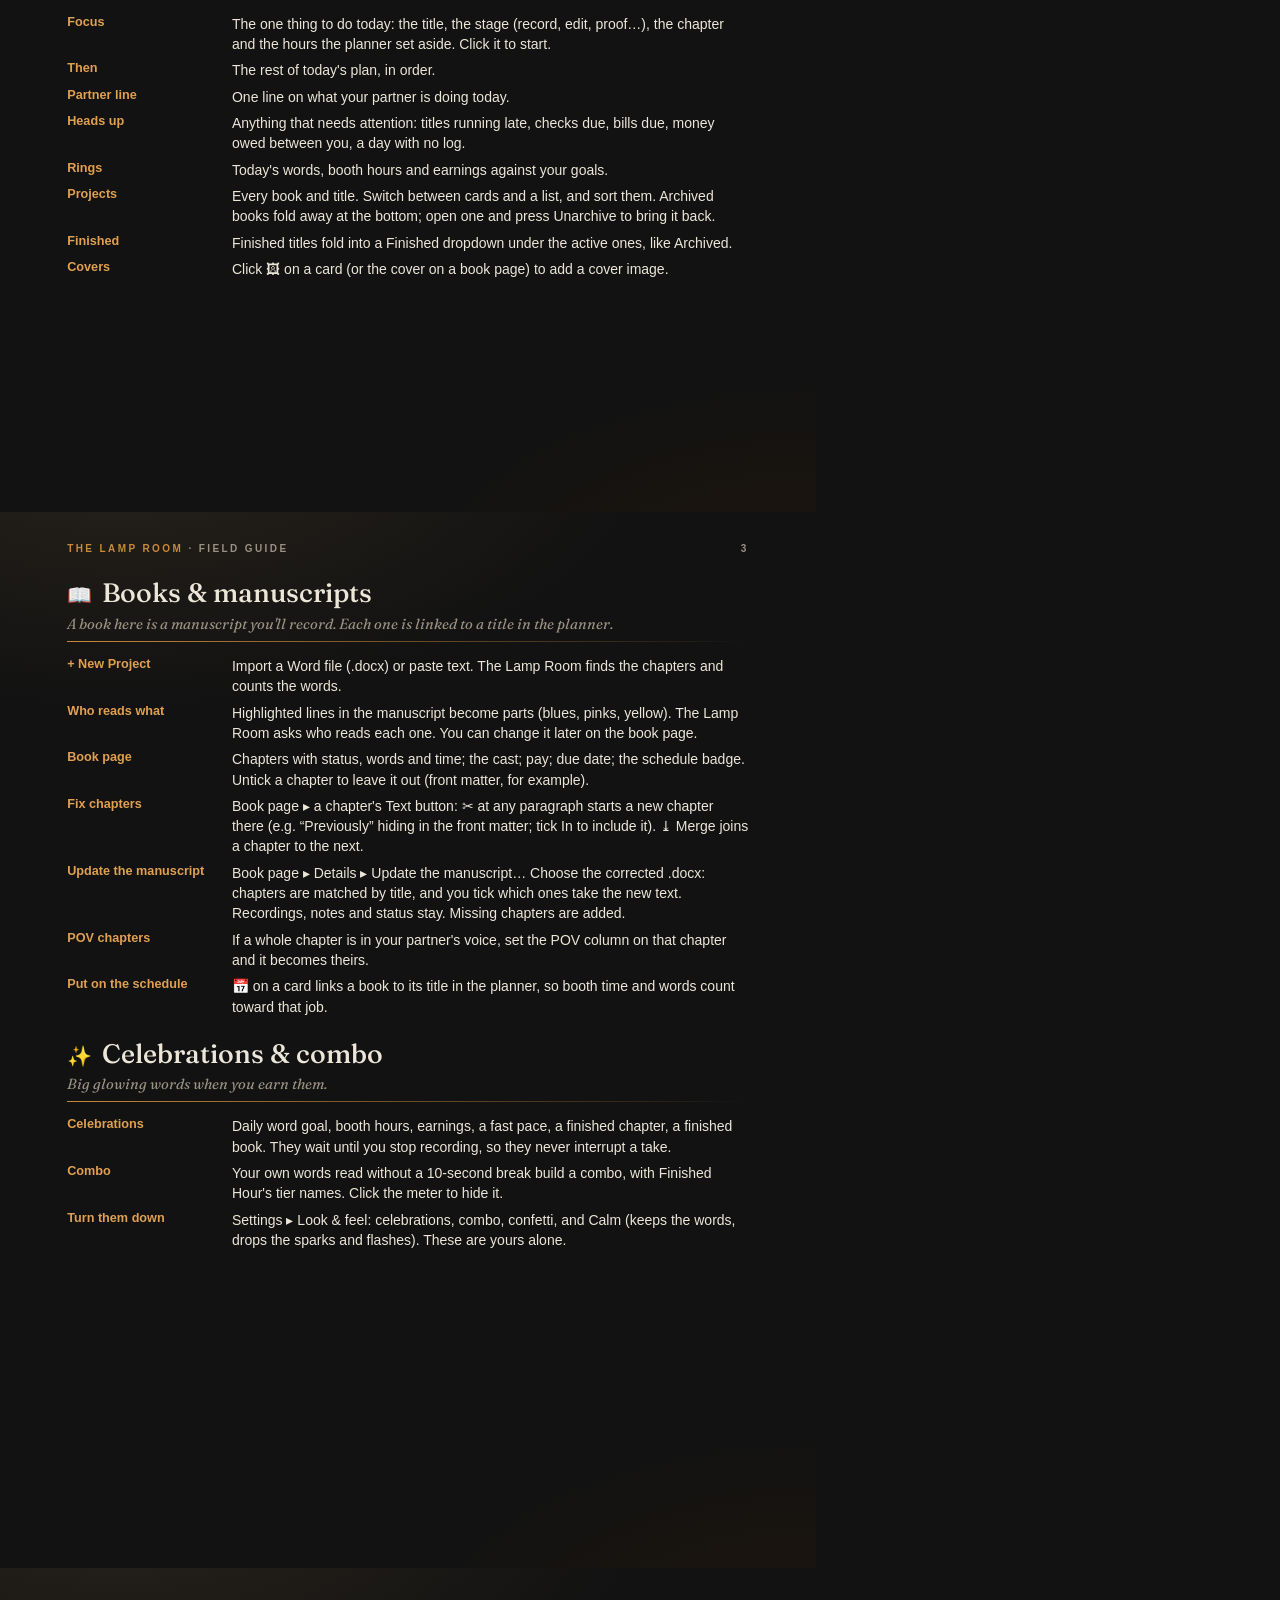
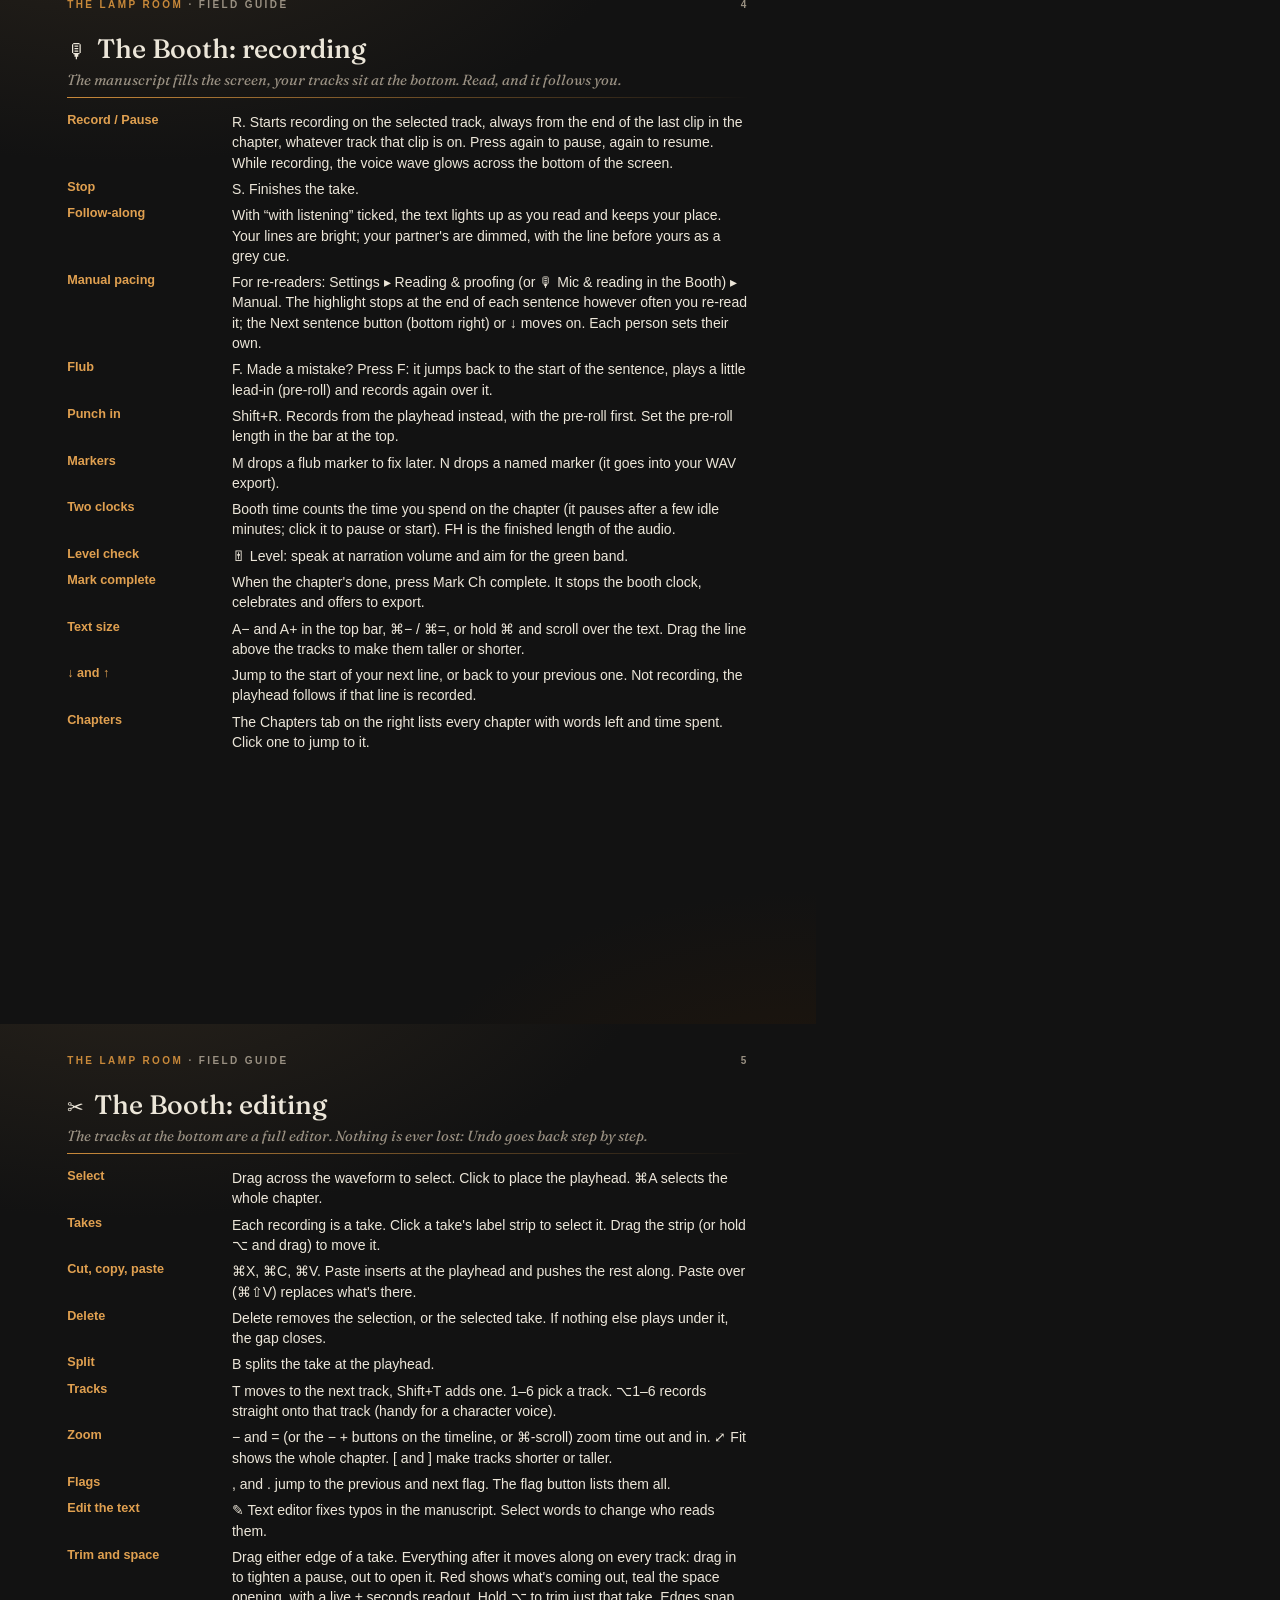
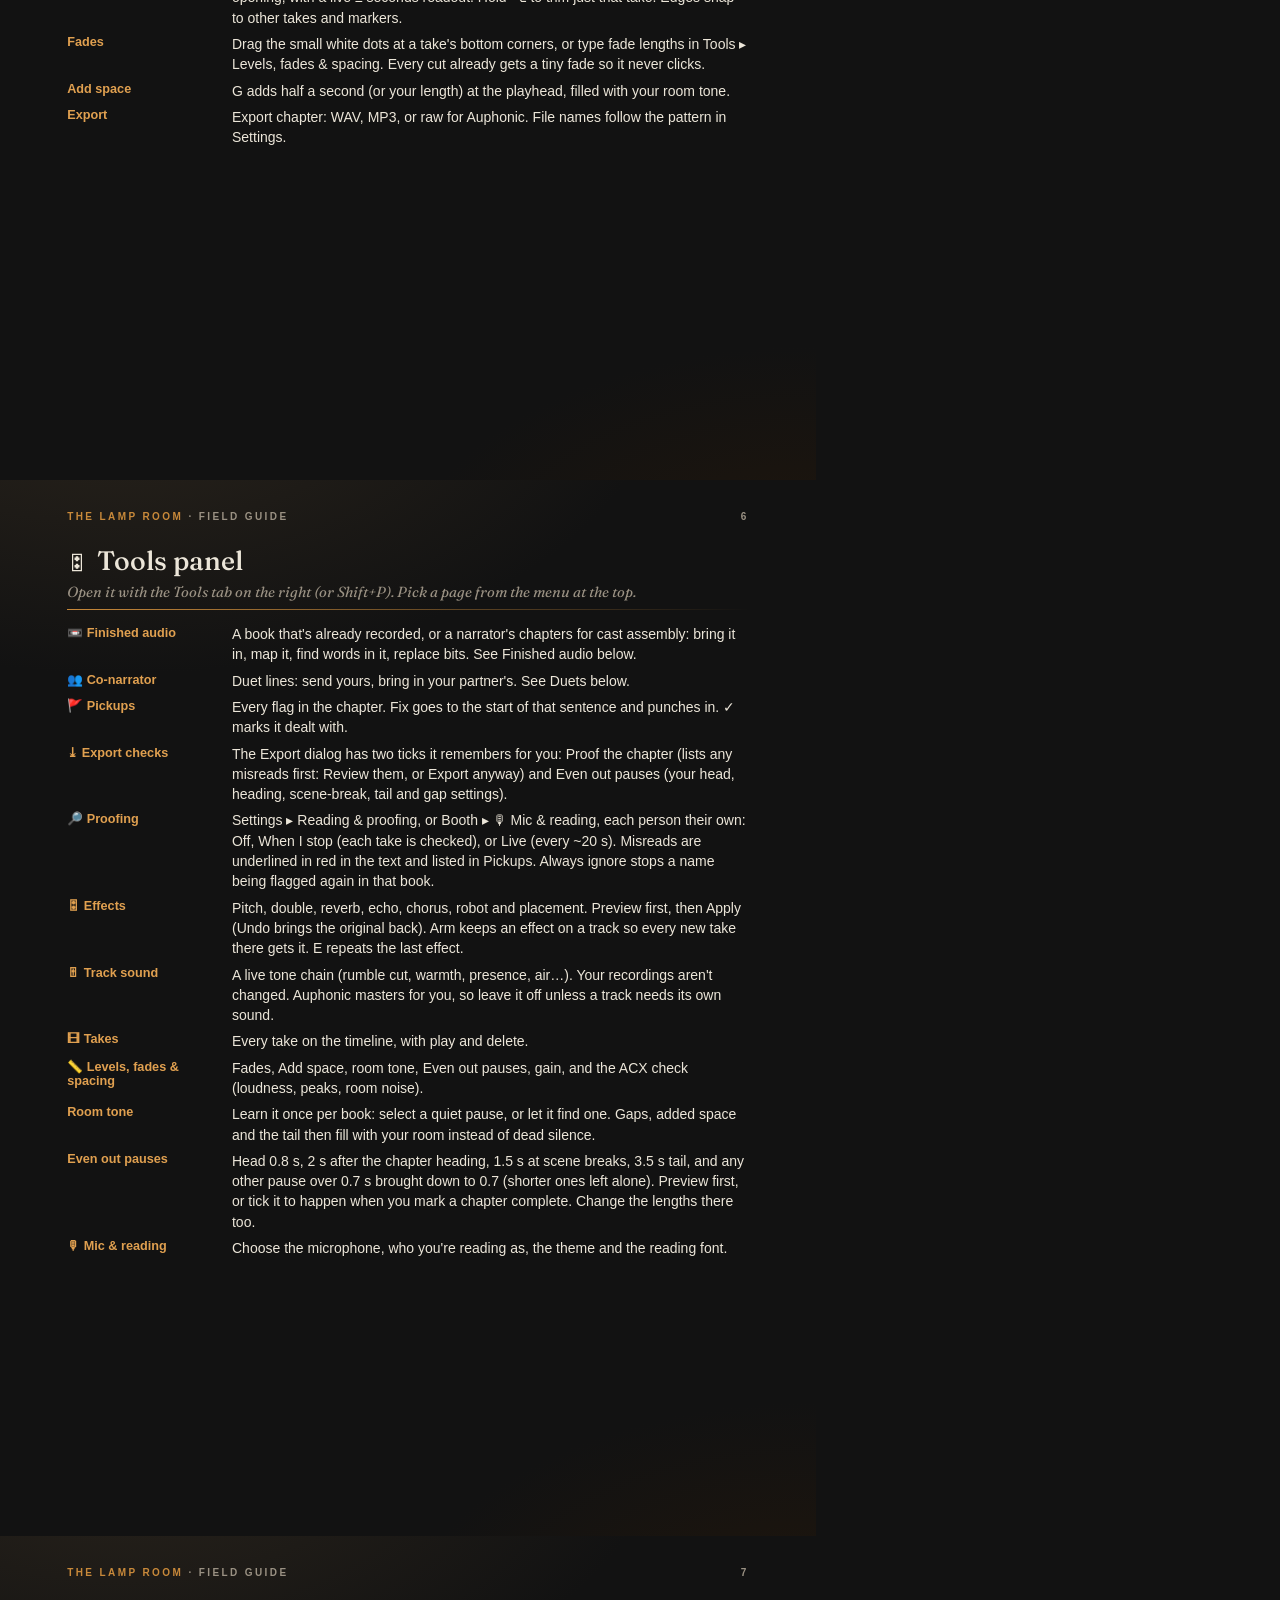
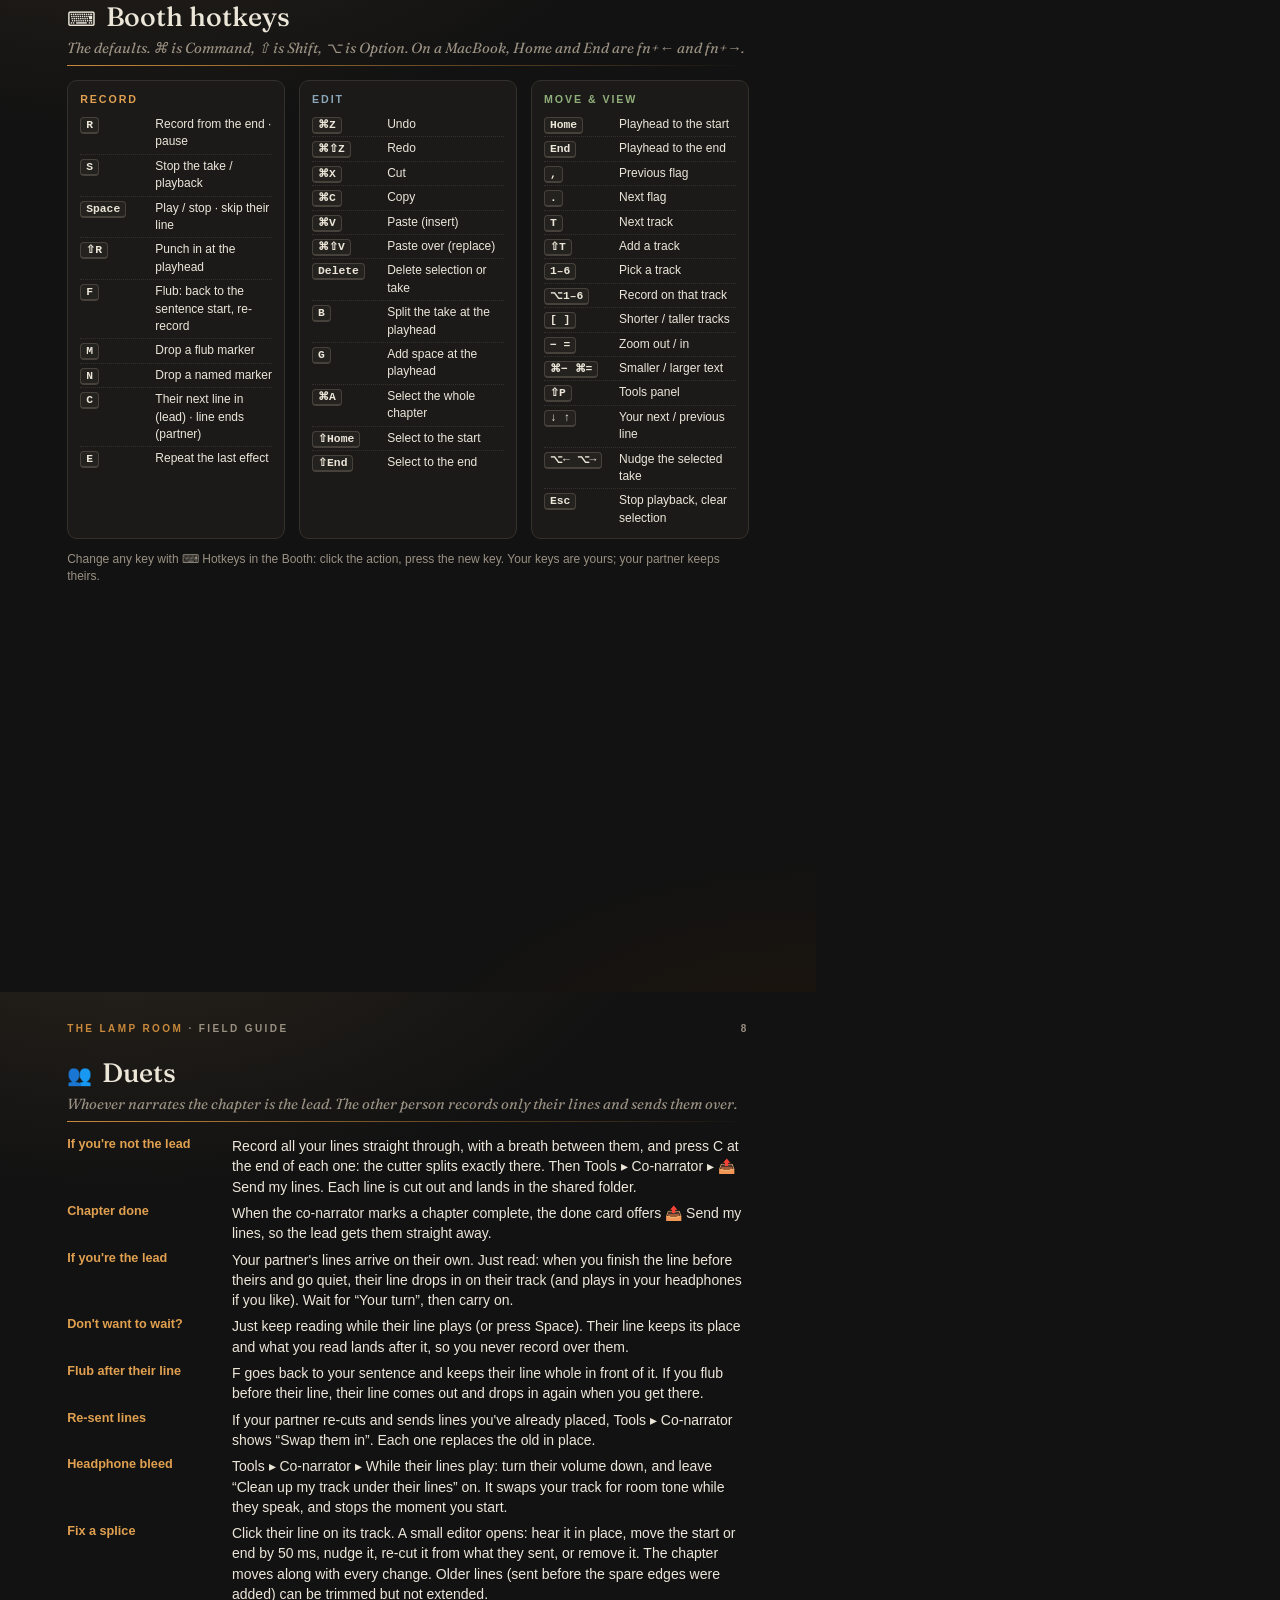
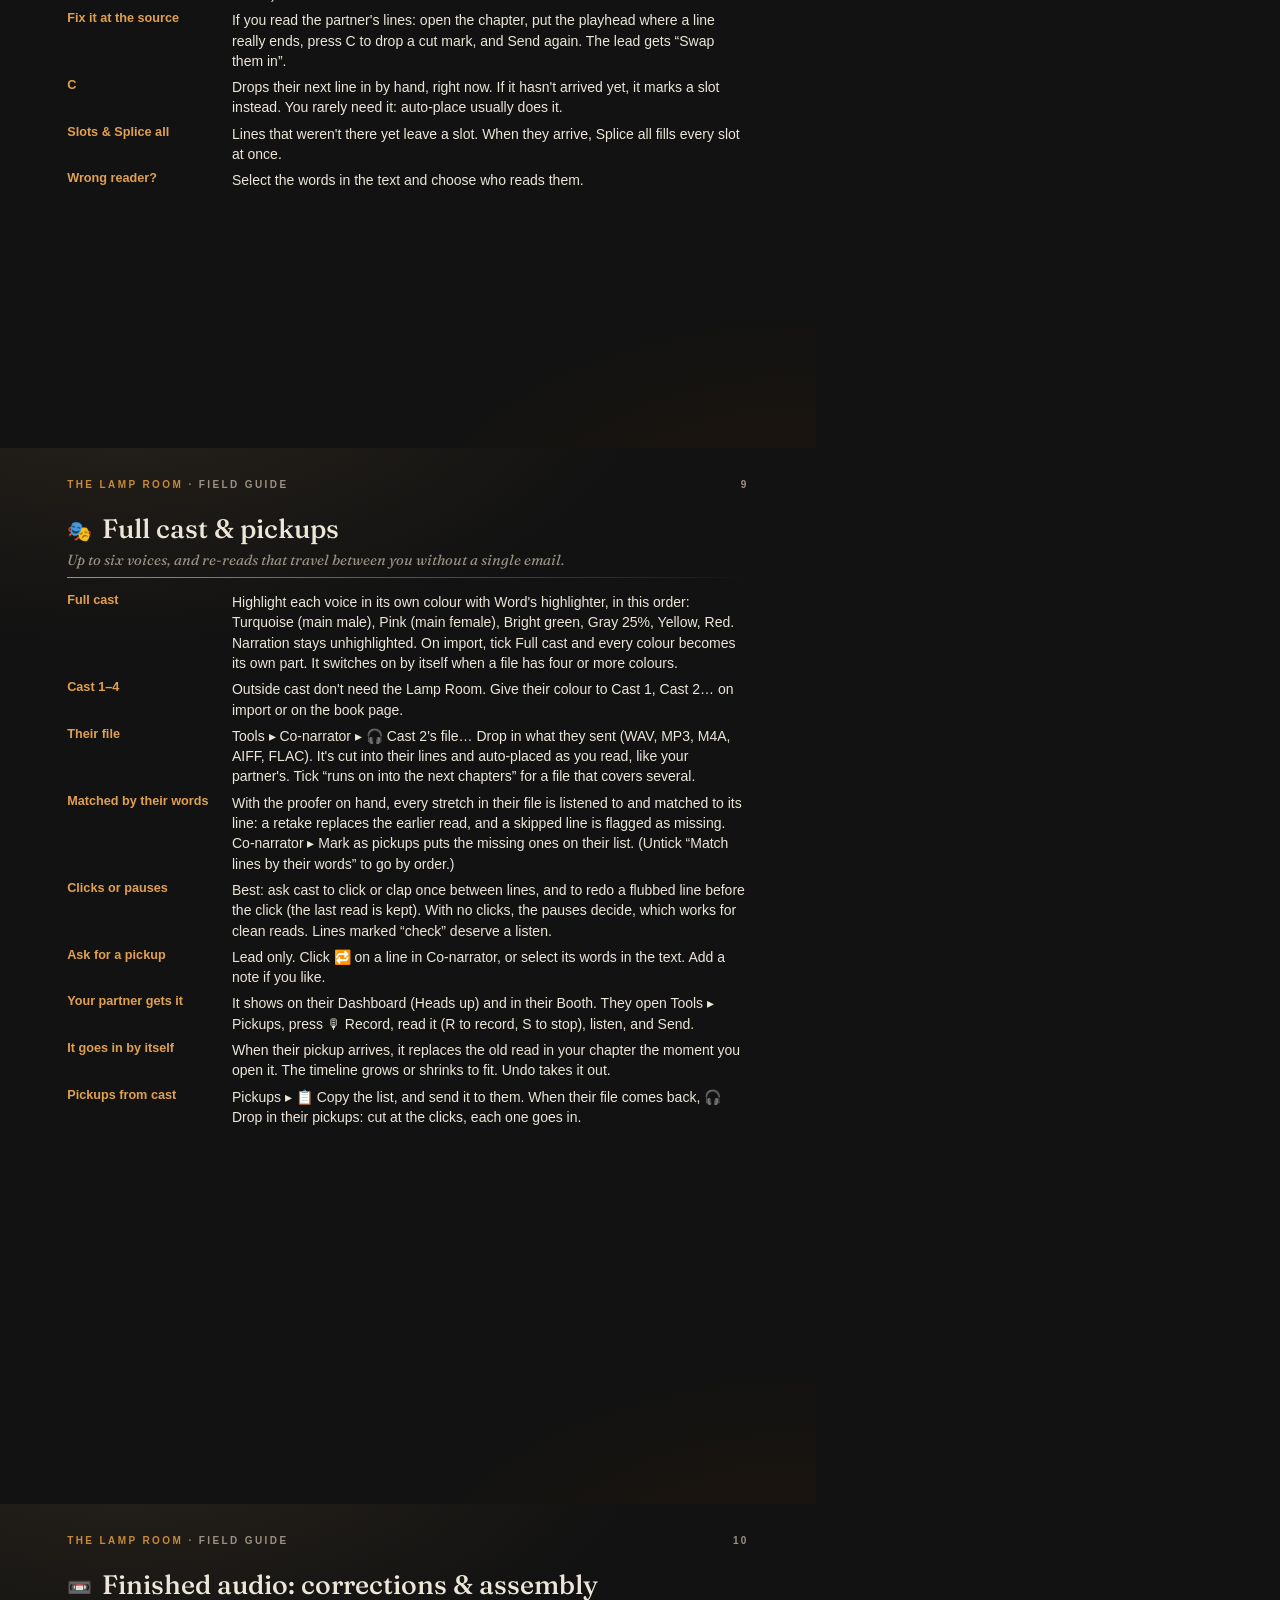
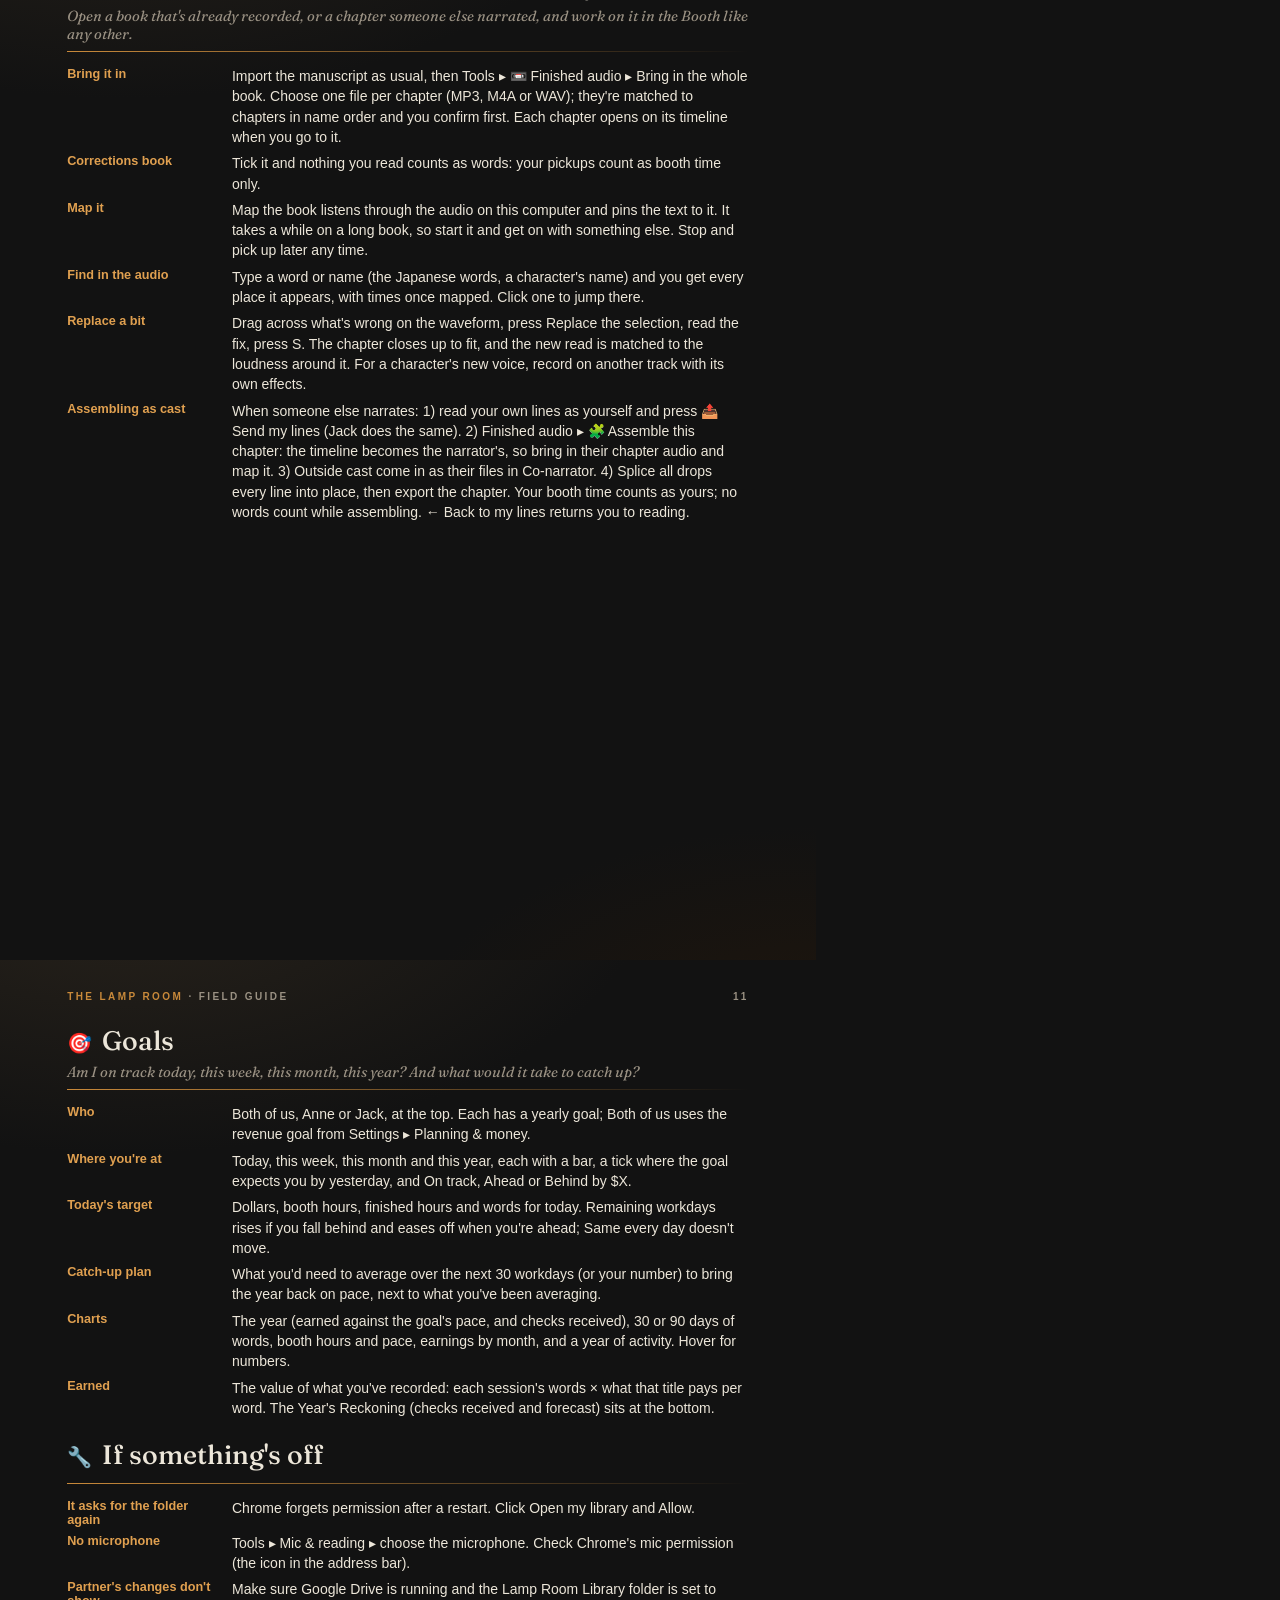
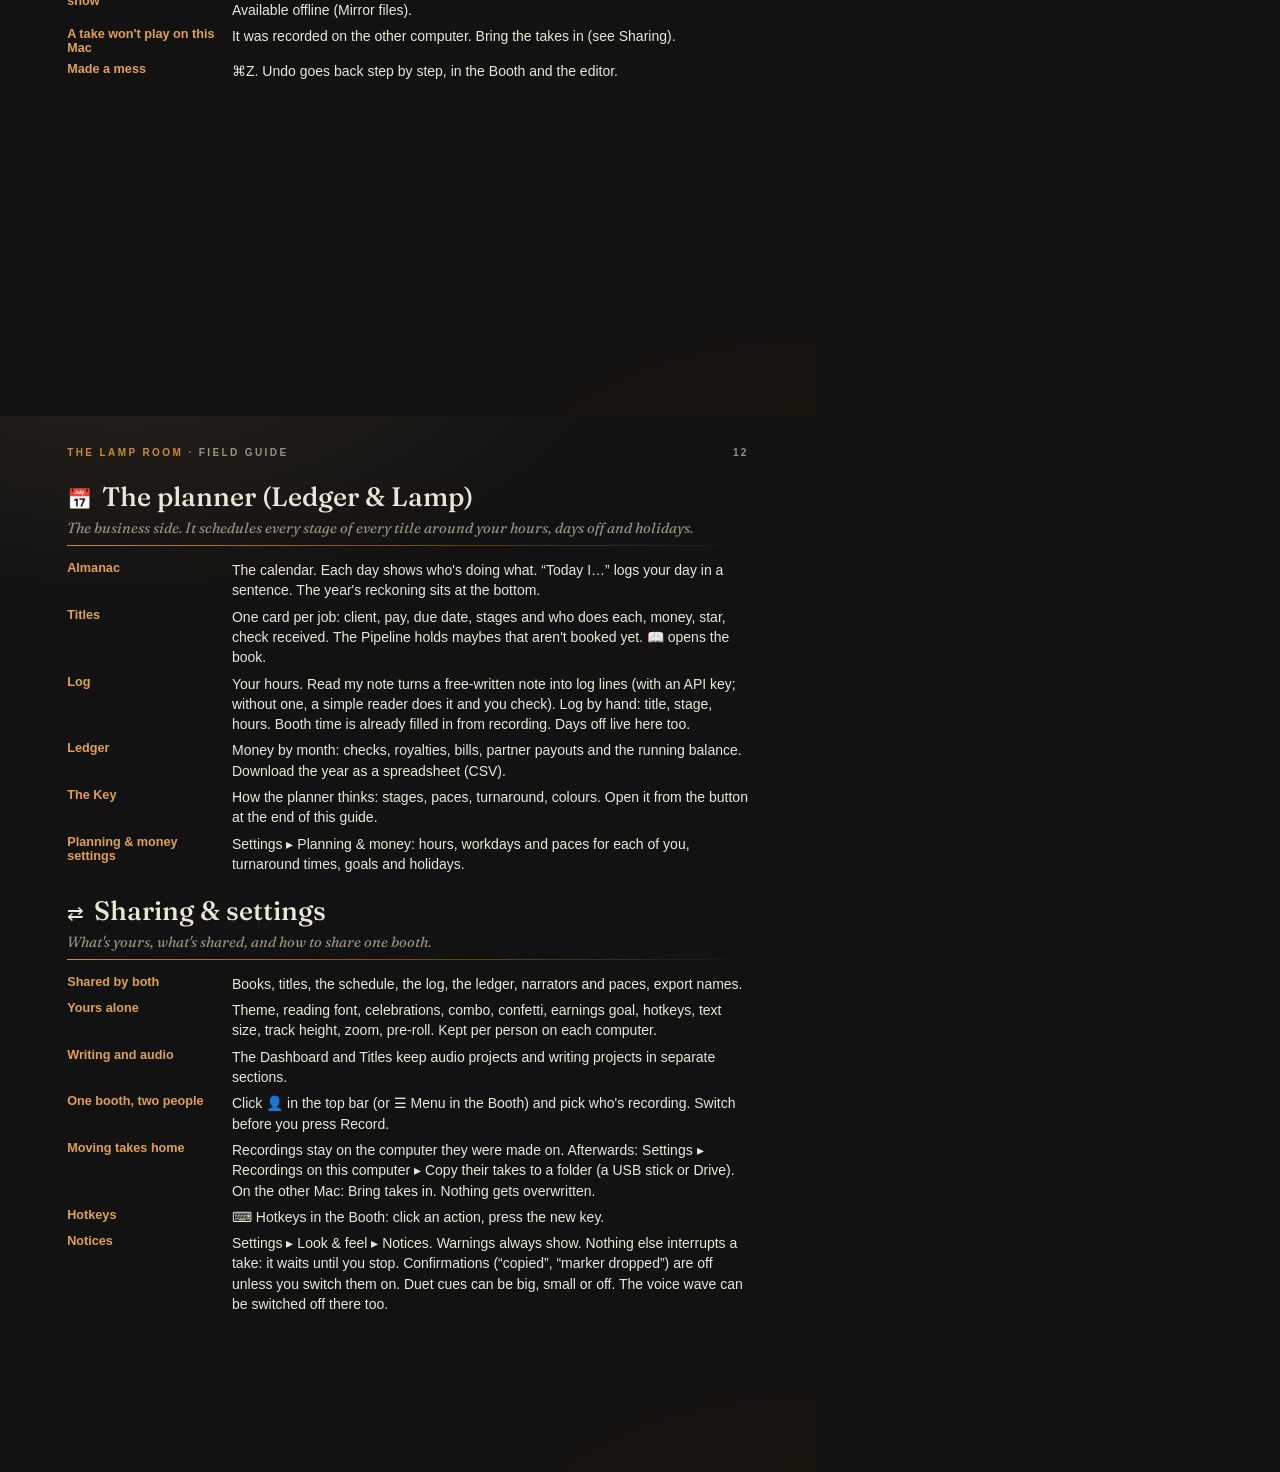
==== commit 65dddfc7: "Manual pacing per person (highlight waits at each sentence end; Next sentence button or ↓), Reading " ====
--- a/guide/src/guide.html
+++ b/guide/src/guide.html
@@ -44,7 +44,7 @@
     <div class="keys">${PRINT_KEYS.map(([g, c, rows]) => `<div class="kgrp ${c}"><h3>${g}</h3>${rows.map(([k, d]) => `<div class="krow"><span><kbd>${esc(k)}</kbd></span><span>${esc(d)}</span></div>`).join("")}</div>`).join("")}</div>
     <p class="note">Change any key with ⌨ Hotkeys in the Booth: click the action, press the new key. Your keys are yours; your partner keeps theirs.</p></div>`;
   // pages: cover, then sections packed by hand so nothing splits awkwardly
-  const PAGES = [["start", "dashboard"], ["books"], ["booth", "cele"], ["editing"], ["tools"], ["KEYS"], ["duets"], ["cast"], ["finished"], ["goals", "trouble"], ["planner", "sharing"]];
+  const PAGES = [["start", "dashboard"], ["books", "cele"], ["booth"], ["editing"], ["tools"], ["KEYS"], ["duets"], ["cast"], ["finished"], ["goals", "trouble"], ["planner", "sharing"]];
   const byId = Object.fromEntries(H.map(s => [s.id, s]));
   const toc = PAGES.flat().map(id => id === "KEYS" ? { title: "Booth hotkeys" } : byId[id]).map((s, i) => `<div><b>${String(i + 1).padStart(2, "0")}</b>${esc(s.title)}</div>`).join("");
   let html = `<div class="page grain cover"><div><div class="mark">The Lamp Room · Field Guide</div>
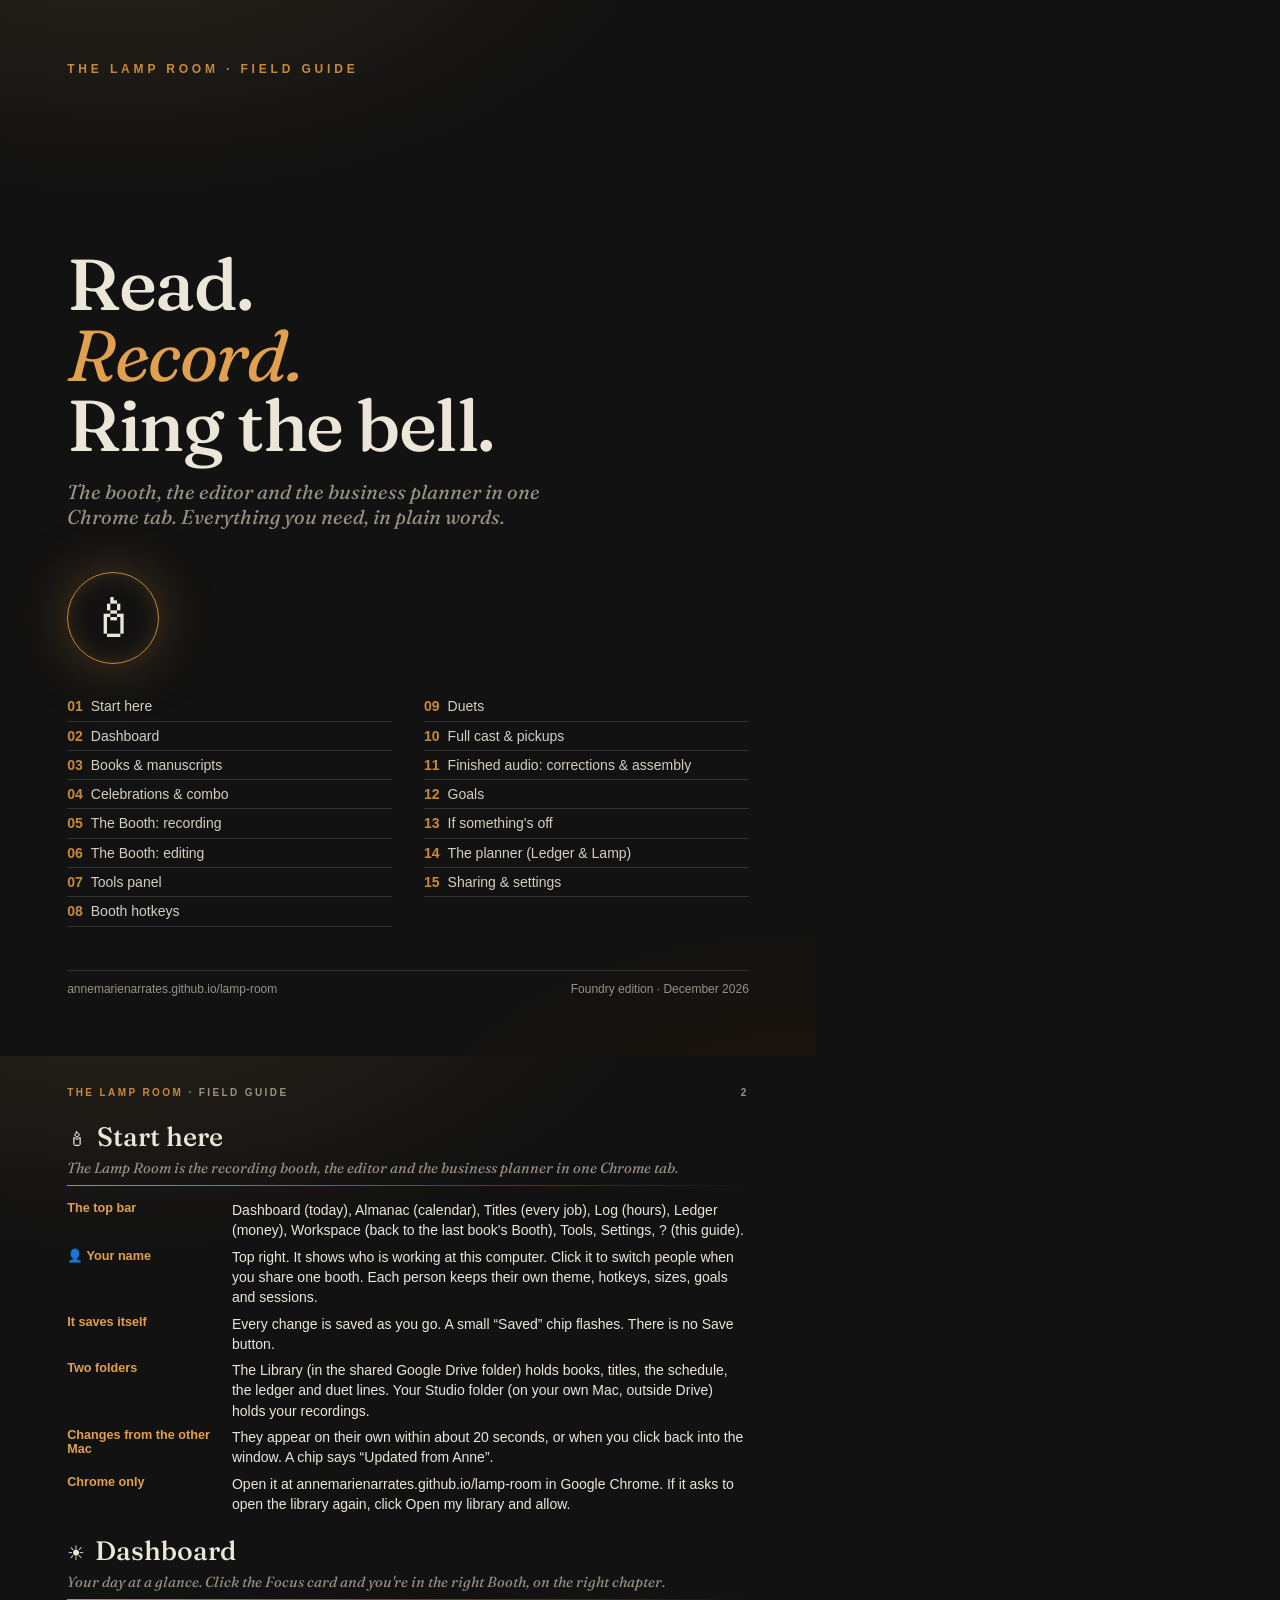
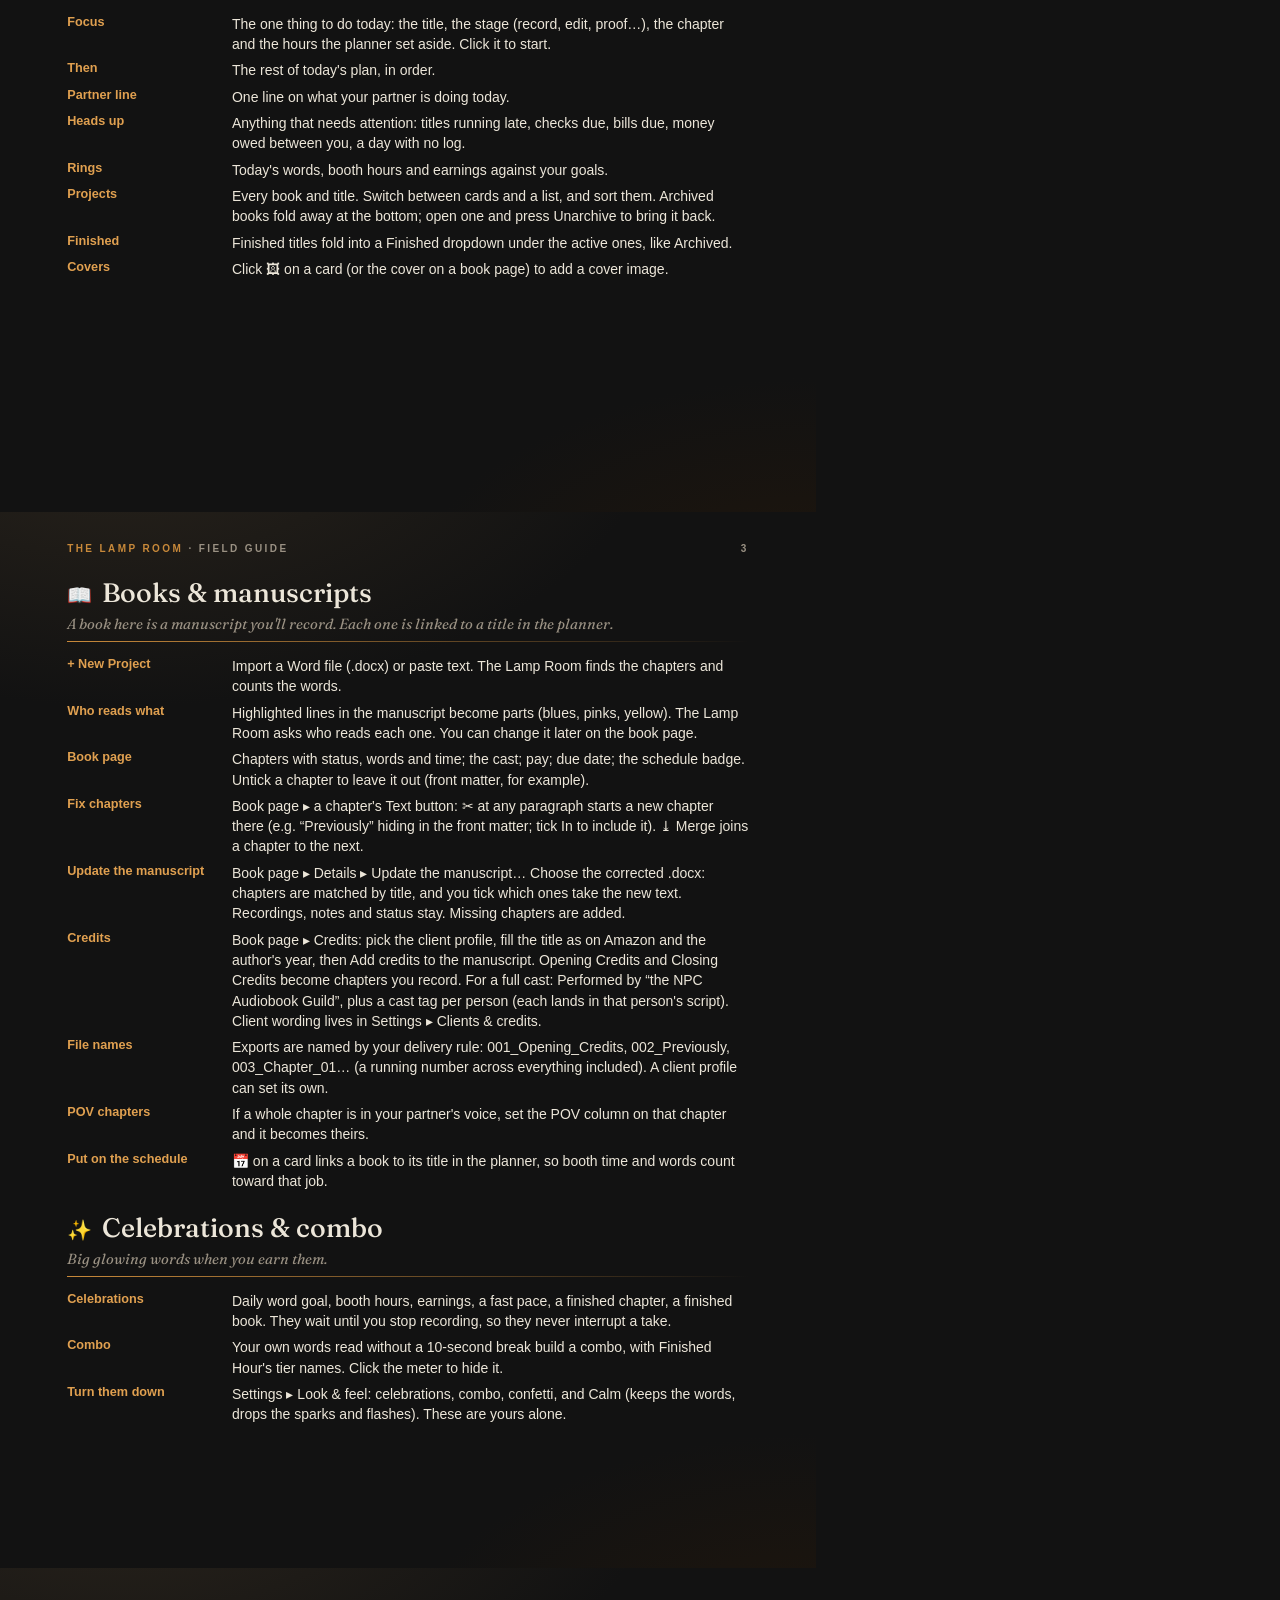
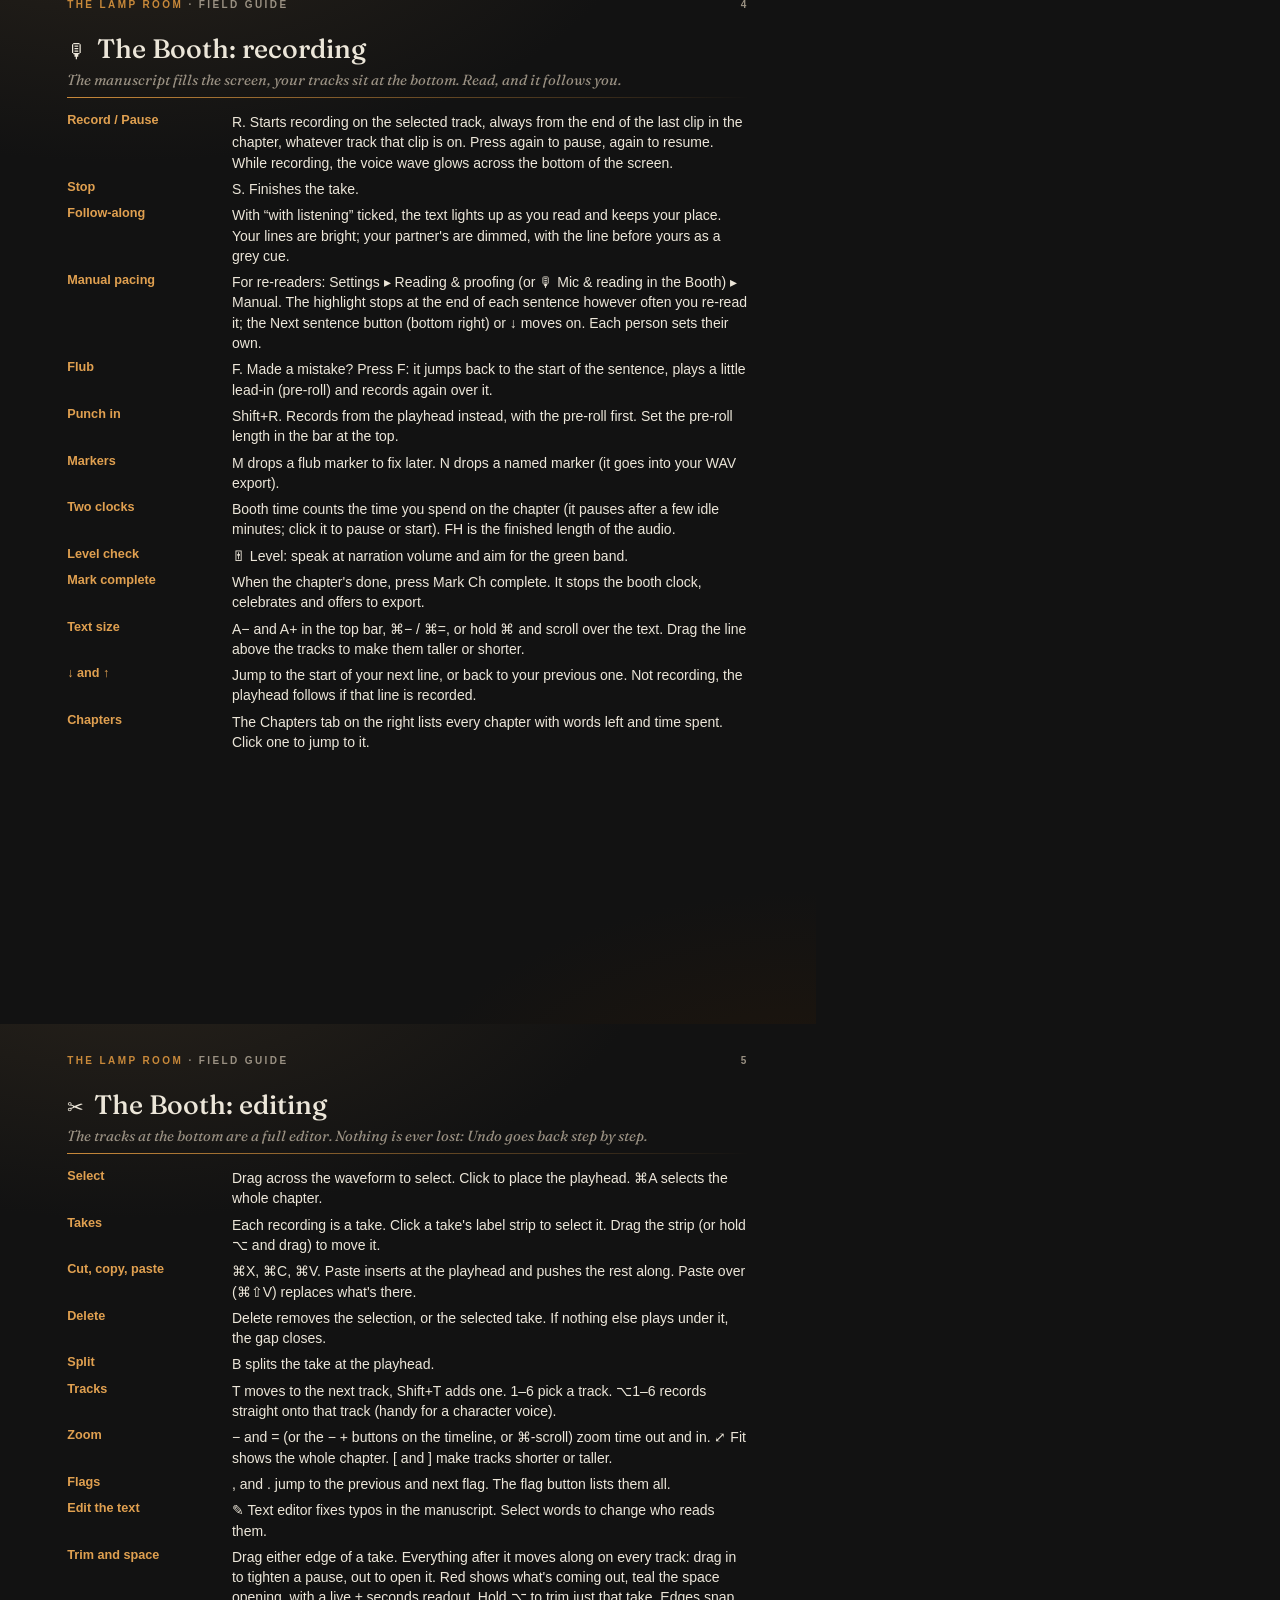
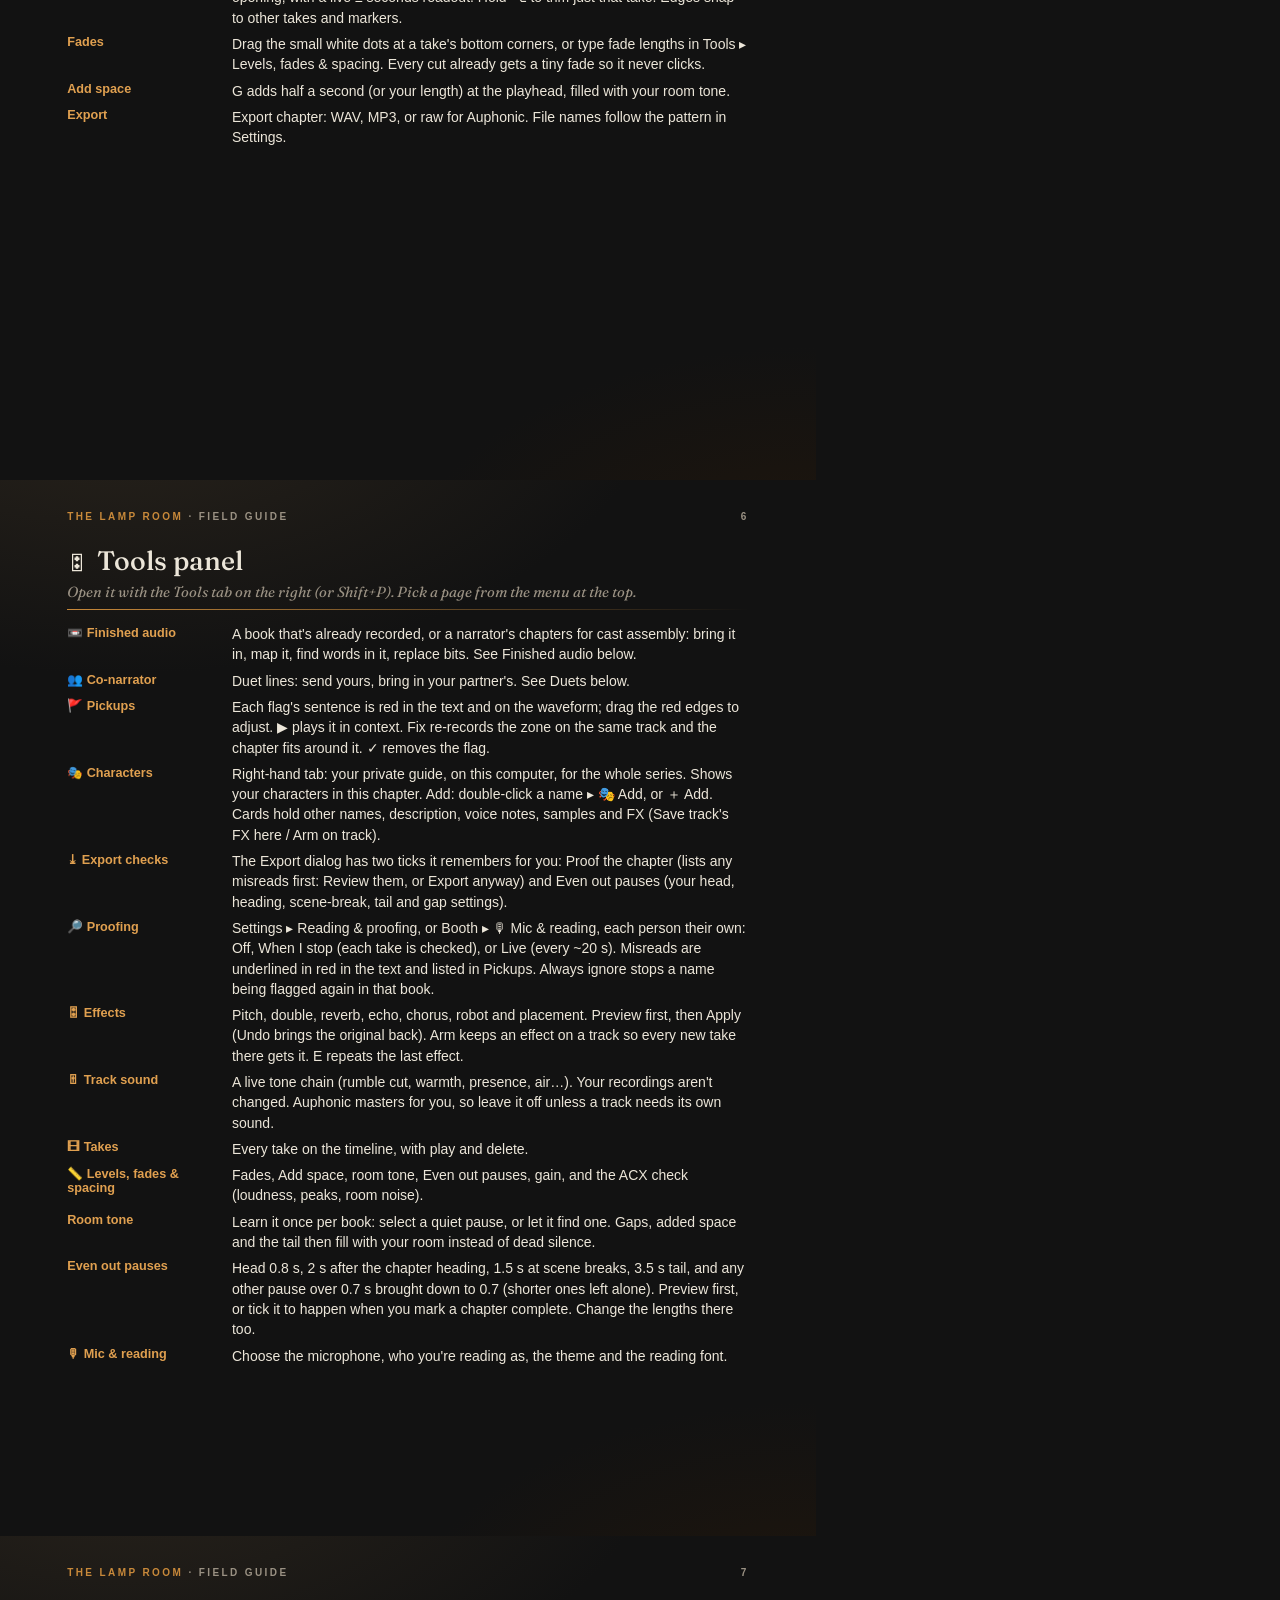
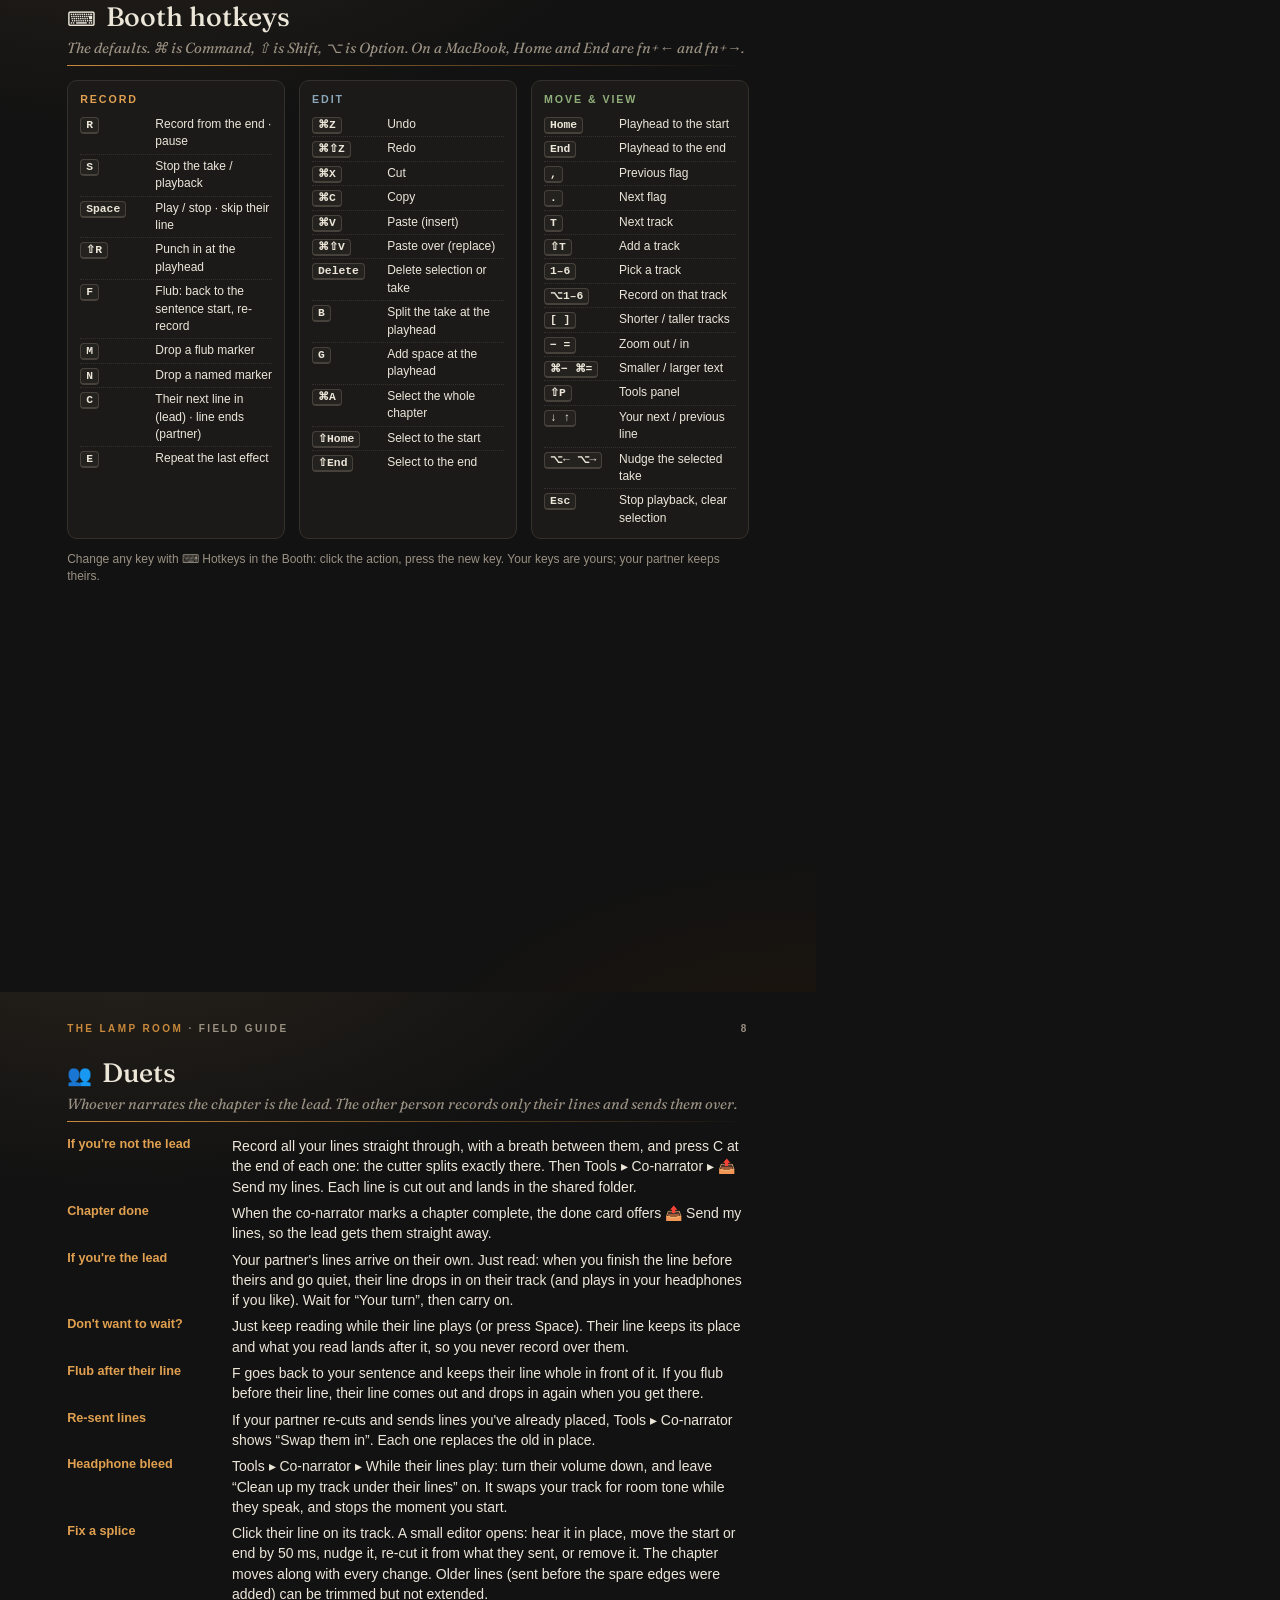
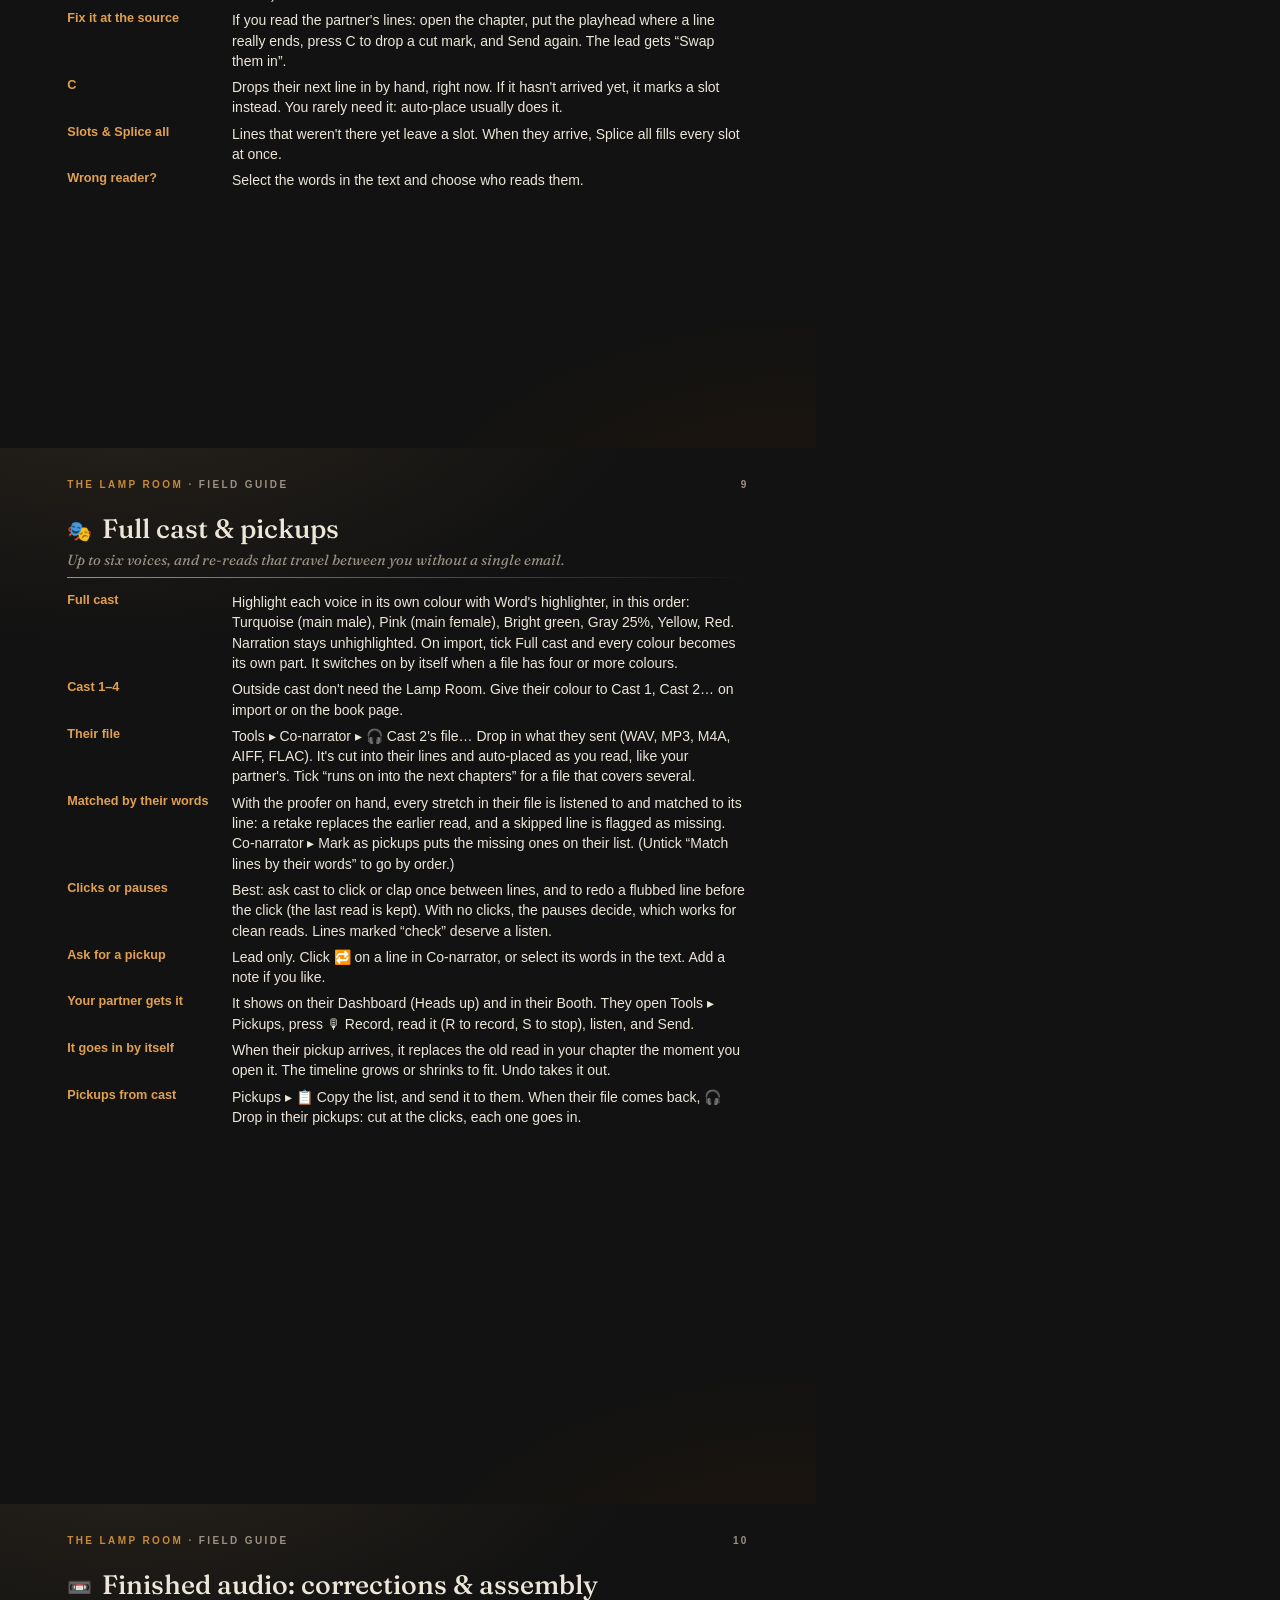
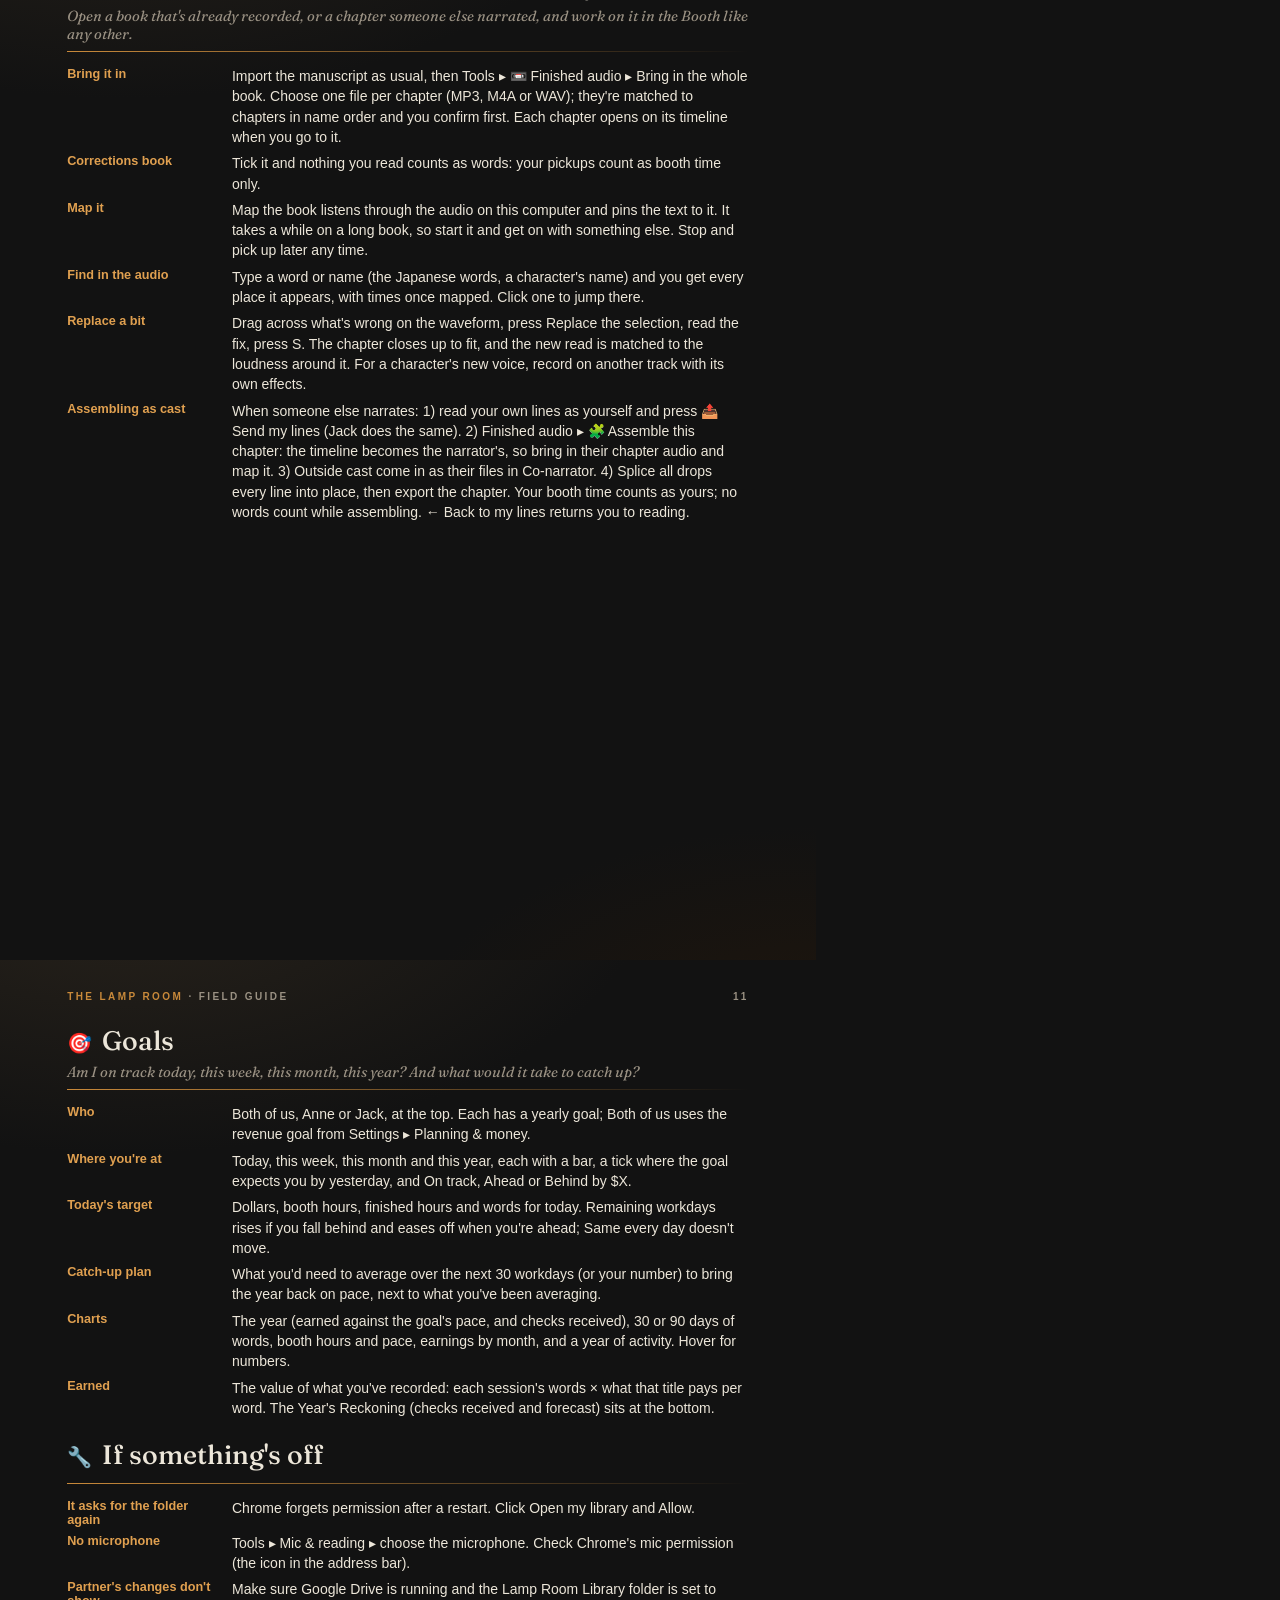
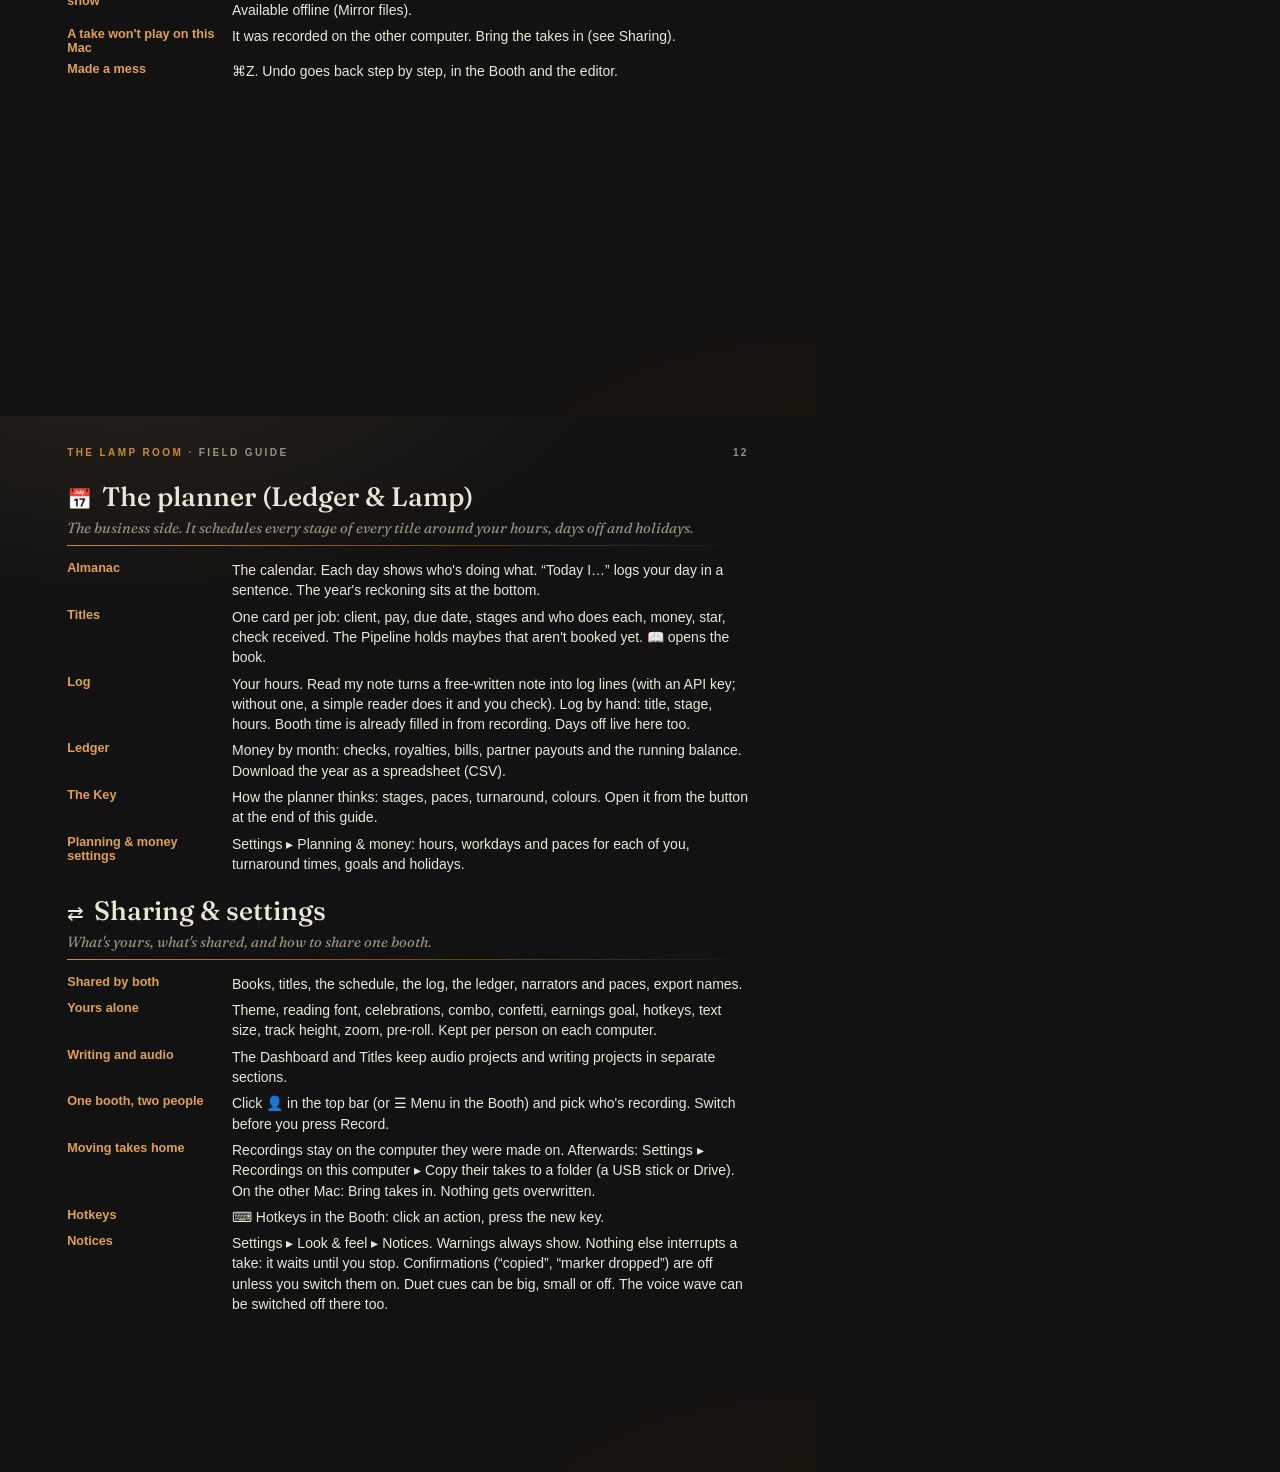
==== commit 0499c4a5: "Mac or PC: Windows key labels everywhere (Ctrl/Alt/Shift), PC wording for mic setup, a Settings over" ====
--- a/guide/src/guide.html
+++ b/guide/src/guide.html
@@ -57,4 +57,13 @@
   });
   document.getElementById("out").innerHTML = html;
 </script>
+
+<script>
+  // ?pc: the Windows edition (Ctrl / Alt / Shift instead of ⌘ / ⌥ / ⇧)
+  if (/[?&]pc\b/.test(location.search)) addEventListener("load", () => {
+    const swap = s => s.replace(/Shift ⇧/g, "Shift").replace(/Command ⌘/g, "Ctrl").replace(/Option ⌥/g, "Alt").replace(/⌘⇧/g, "Ctrl+Shift+").replace(/⌘/g, "Ctrl+").replace(/⌥/g, "Alt+").replace(/⇧/g, "Shift+").replace(/Ctrl\+ /g, "Ctrl ").replace(/Alt\+ /g, "Alt ").replace(/On a MacBook, Home \/ End are fn\+← \/ fn\+→\. ?/g, "").replace(/Ctrl Command|Command/g, "Ctrl").replace(/Option/g, "Alt");
+    const walk = n => { if (n.nodeType === 3) n.nodeValue = swap(n.nodeValue); else if (n.nodeType === 1 && n.tagName !== "SCRIPT" && n.tagName !== "STYLE") n.childNodes.forEach(walk); };
+    walk(document.body); document.title = document.title + " (PC)";
+  });
+</script>
 </body></html>
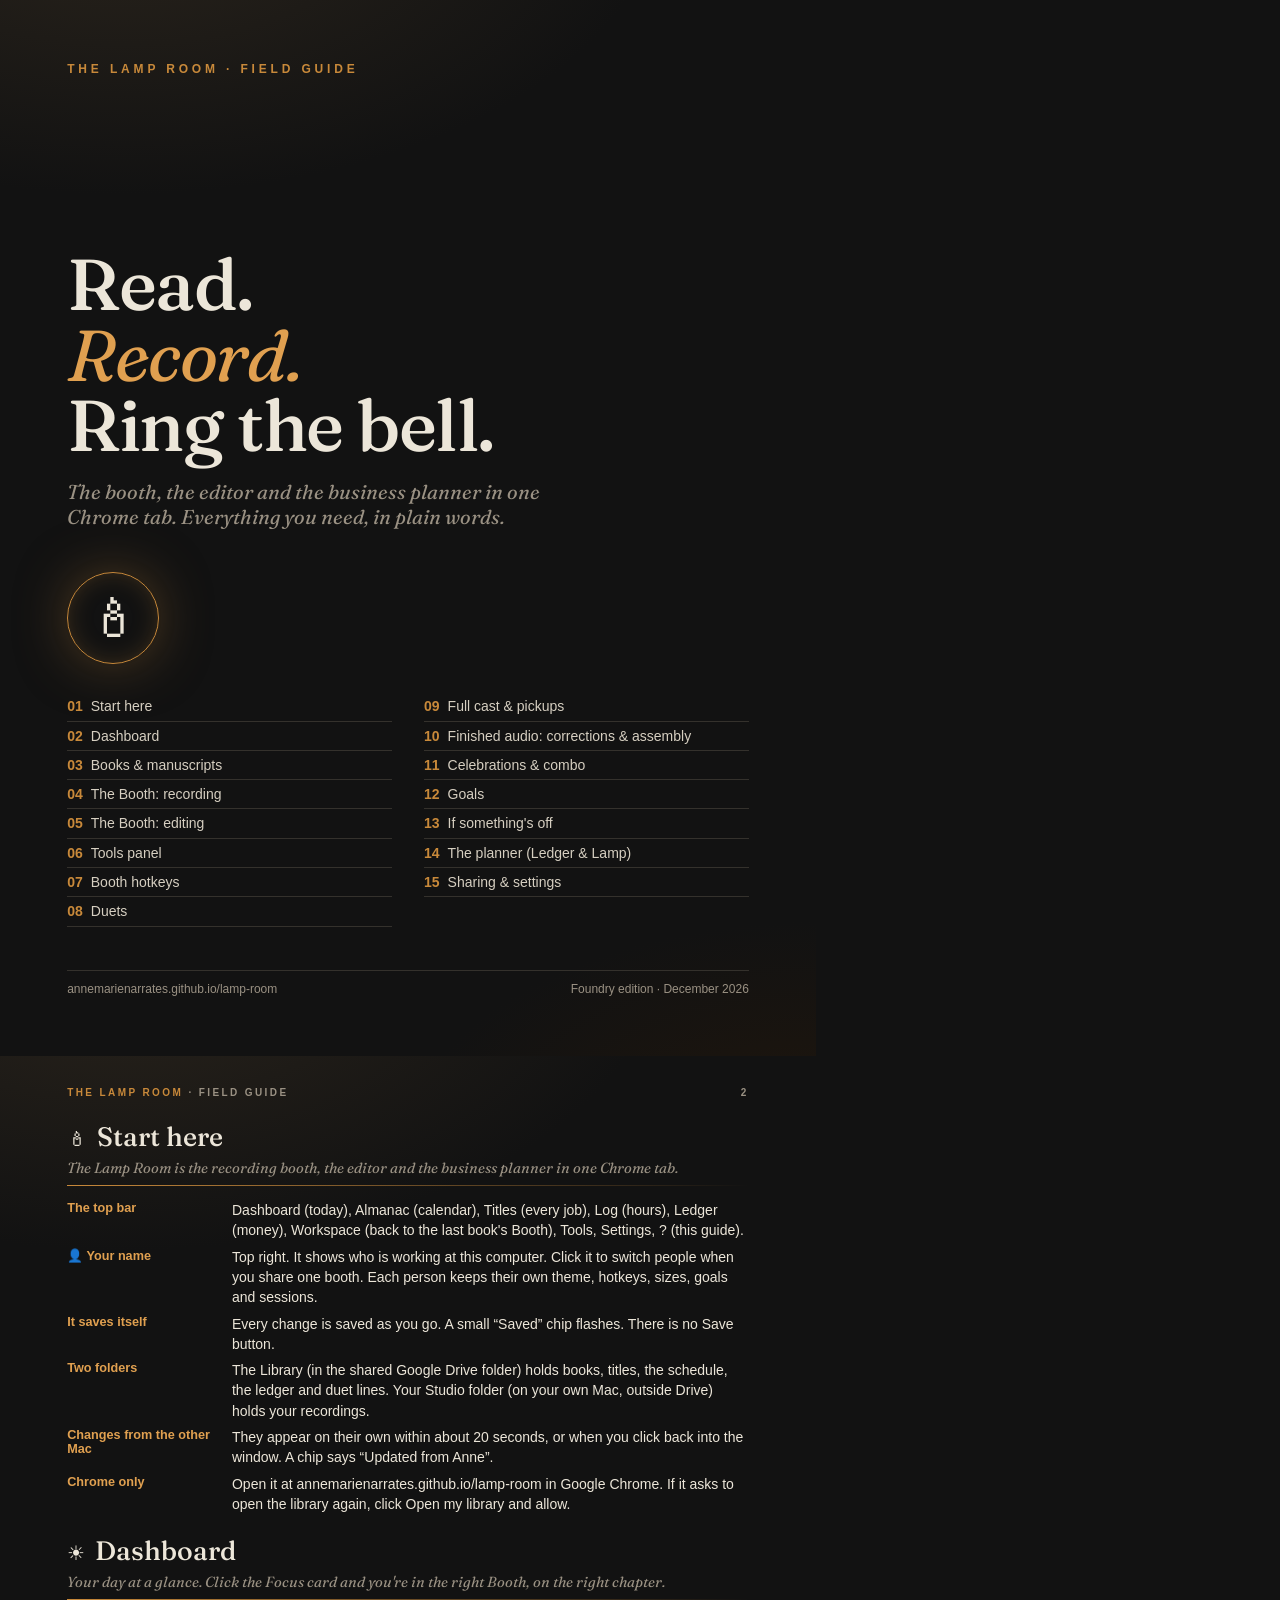
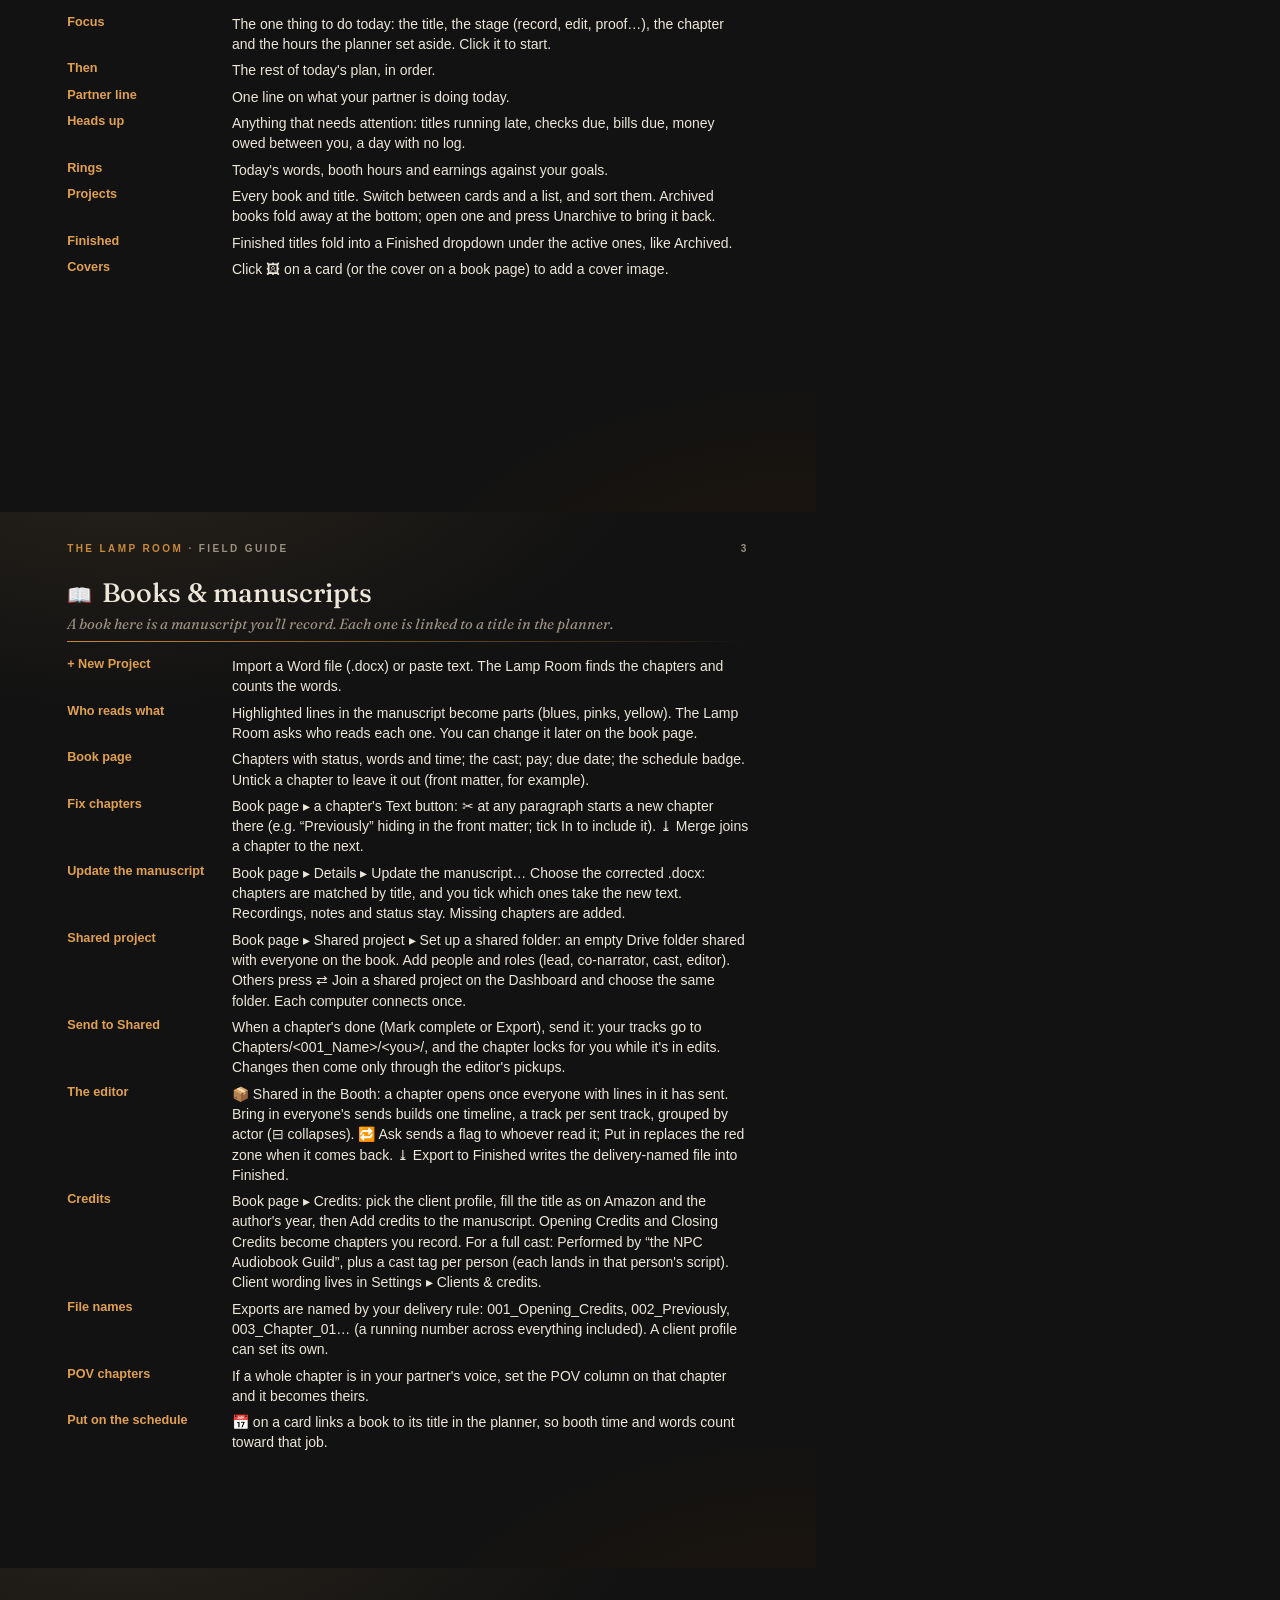
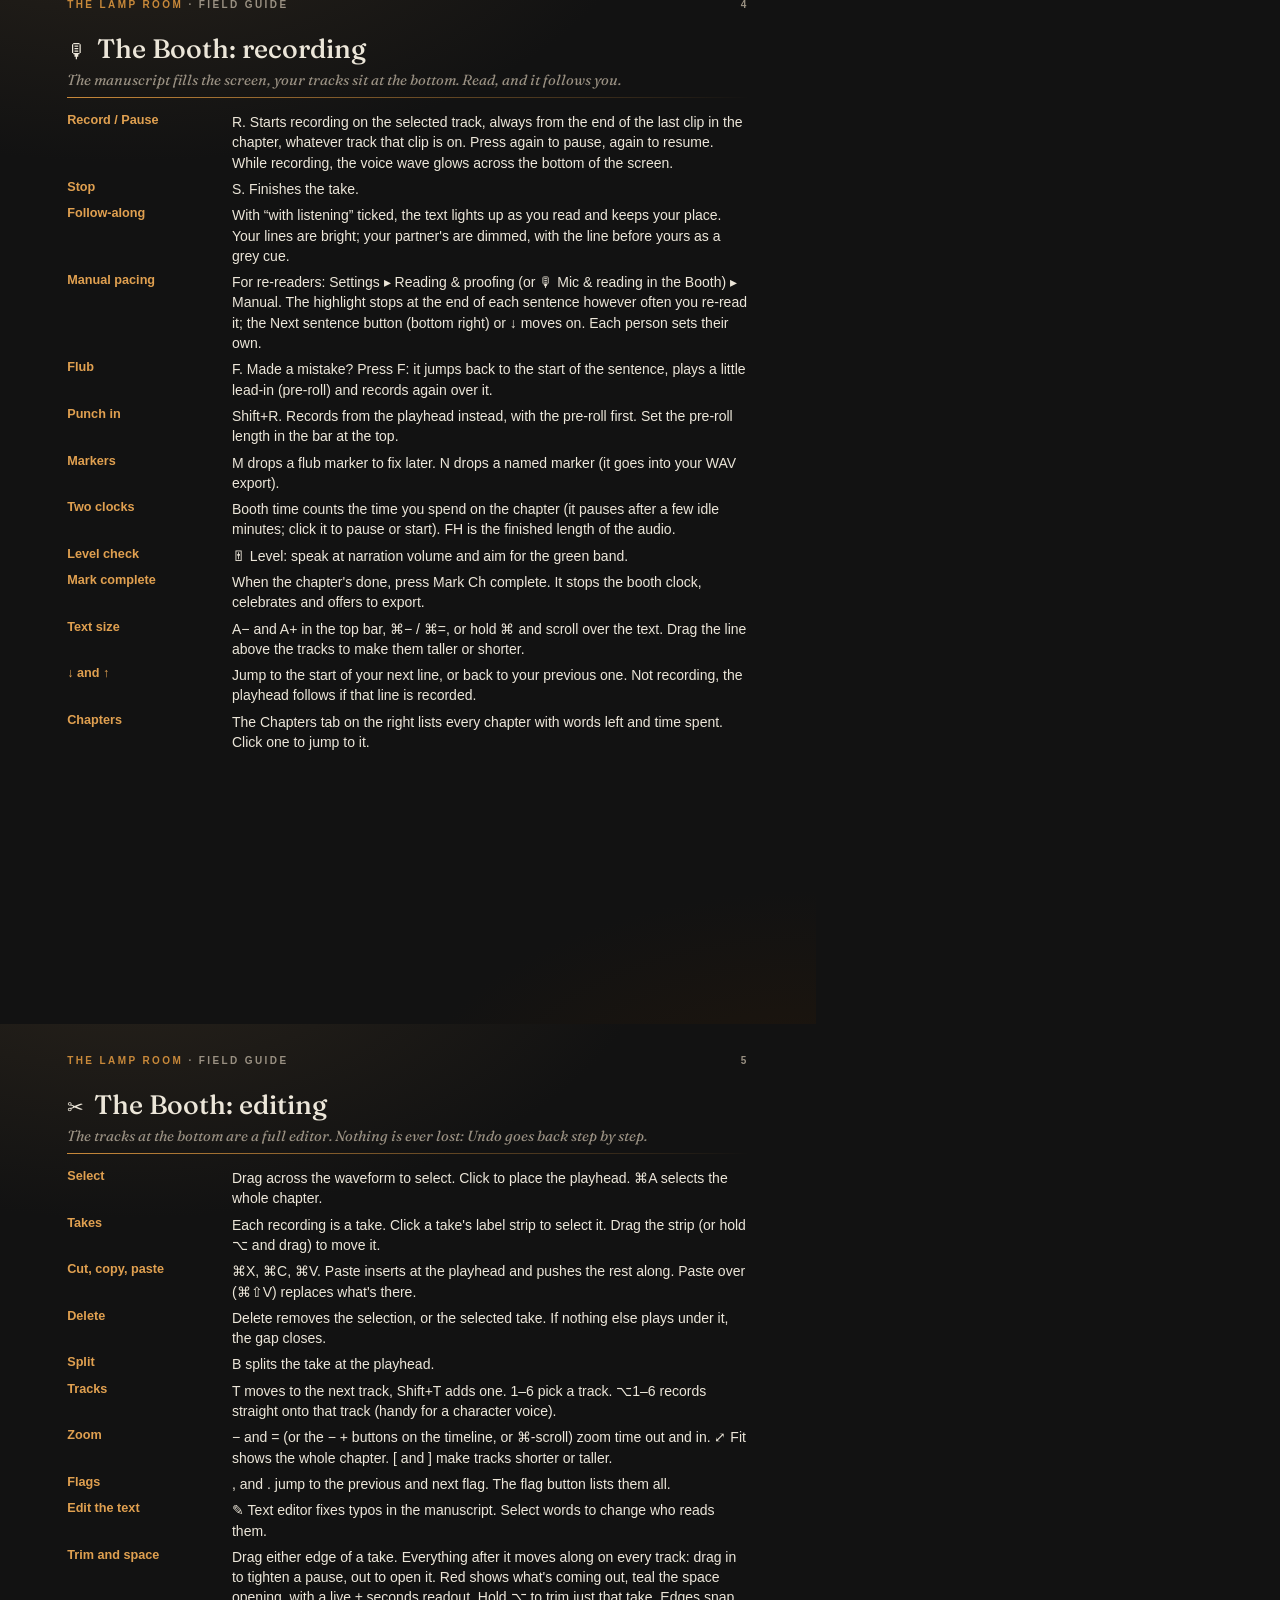
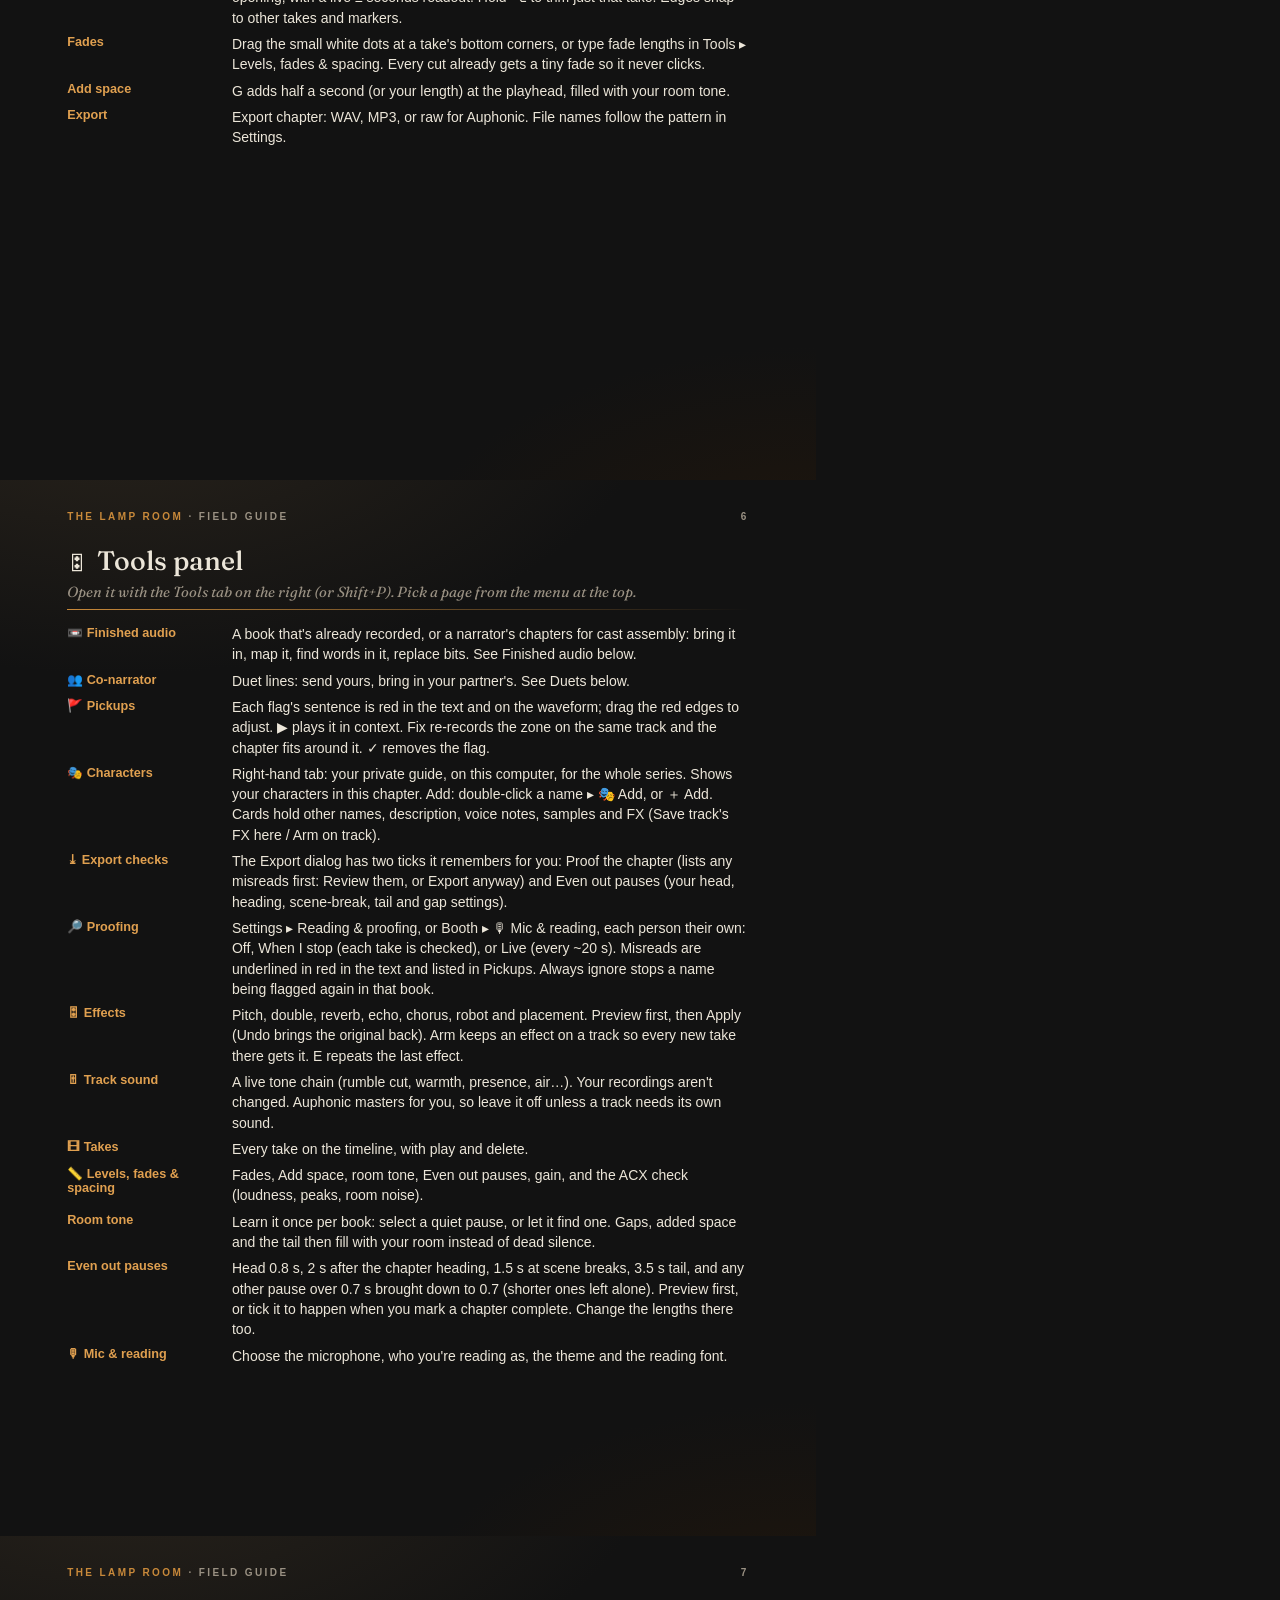
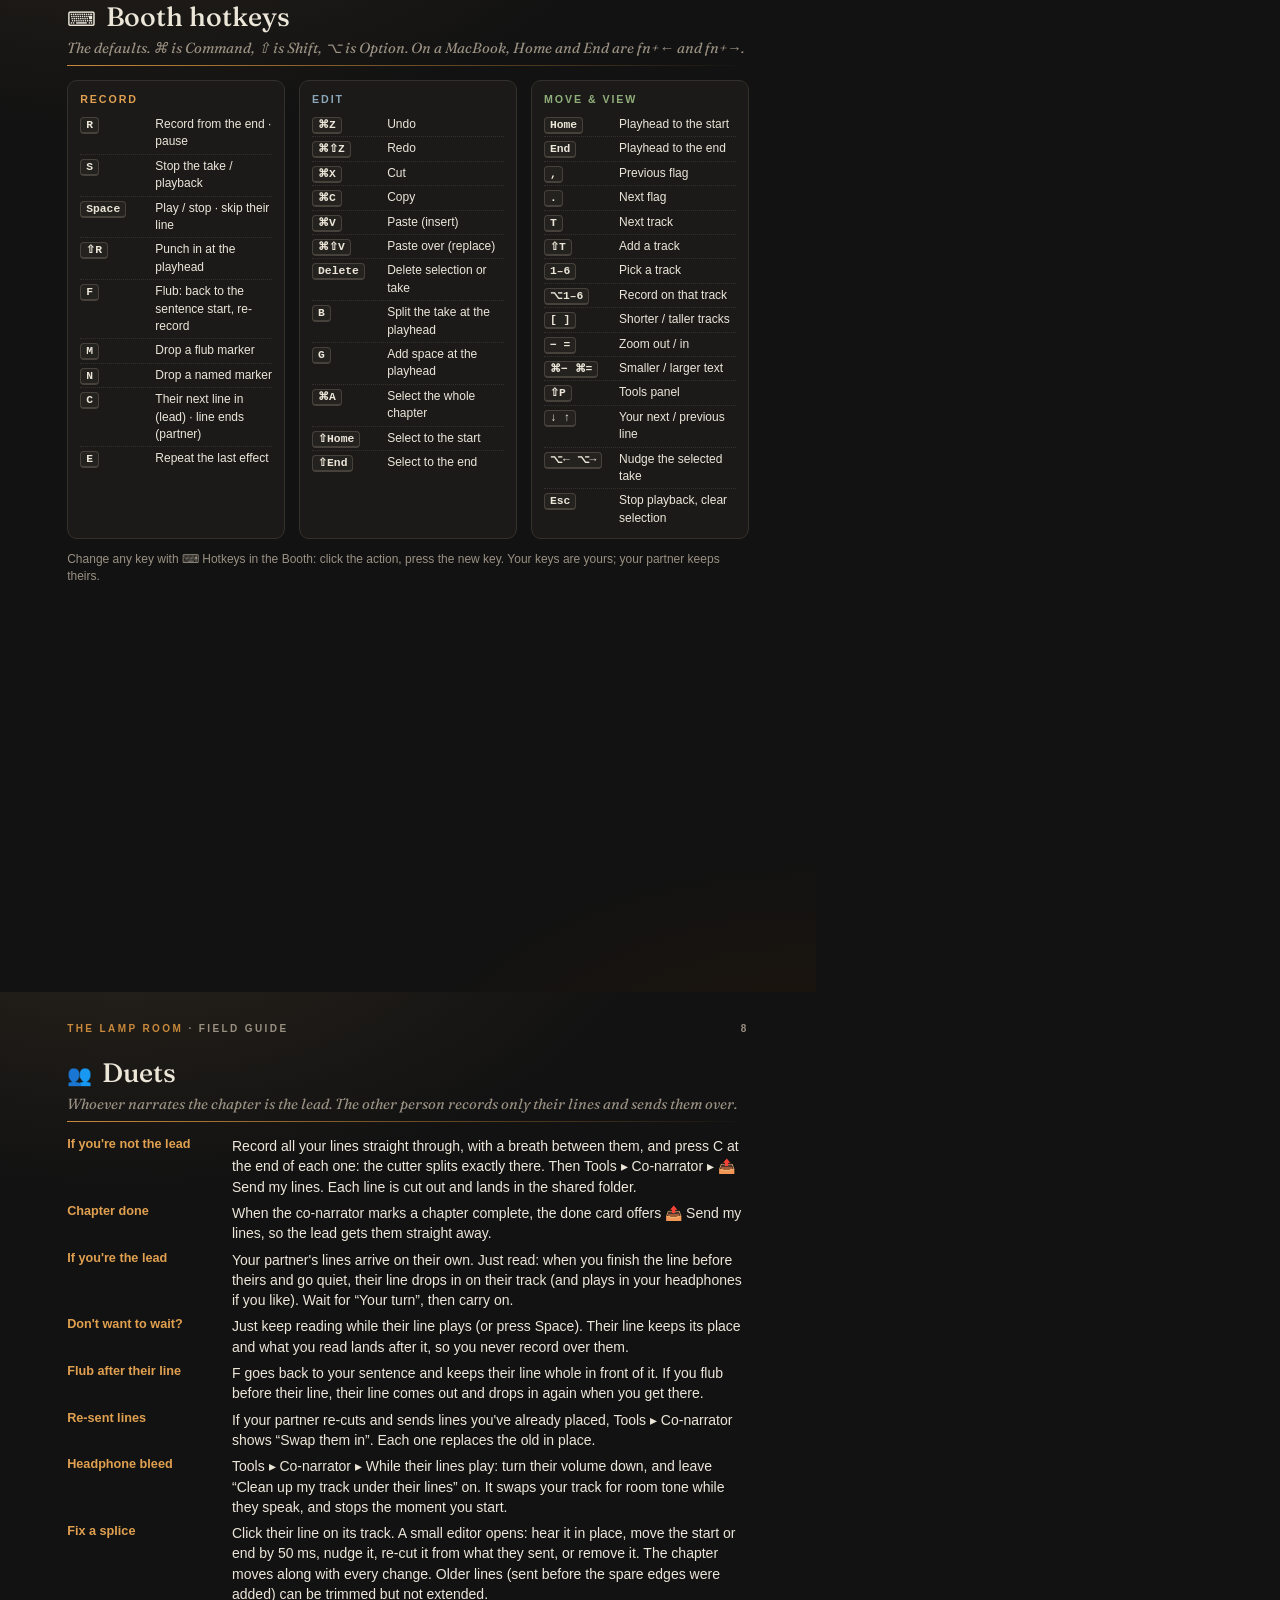
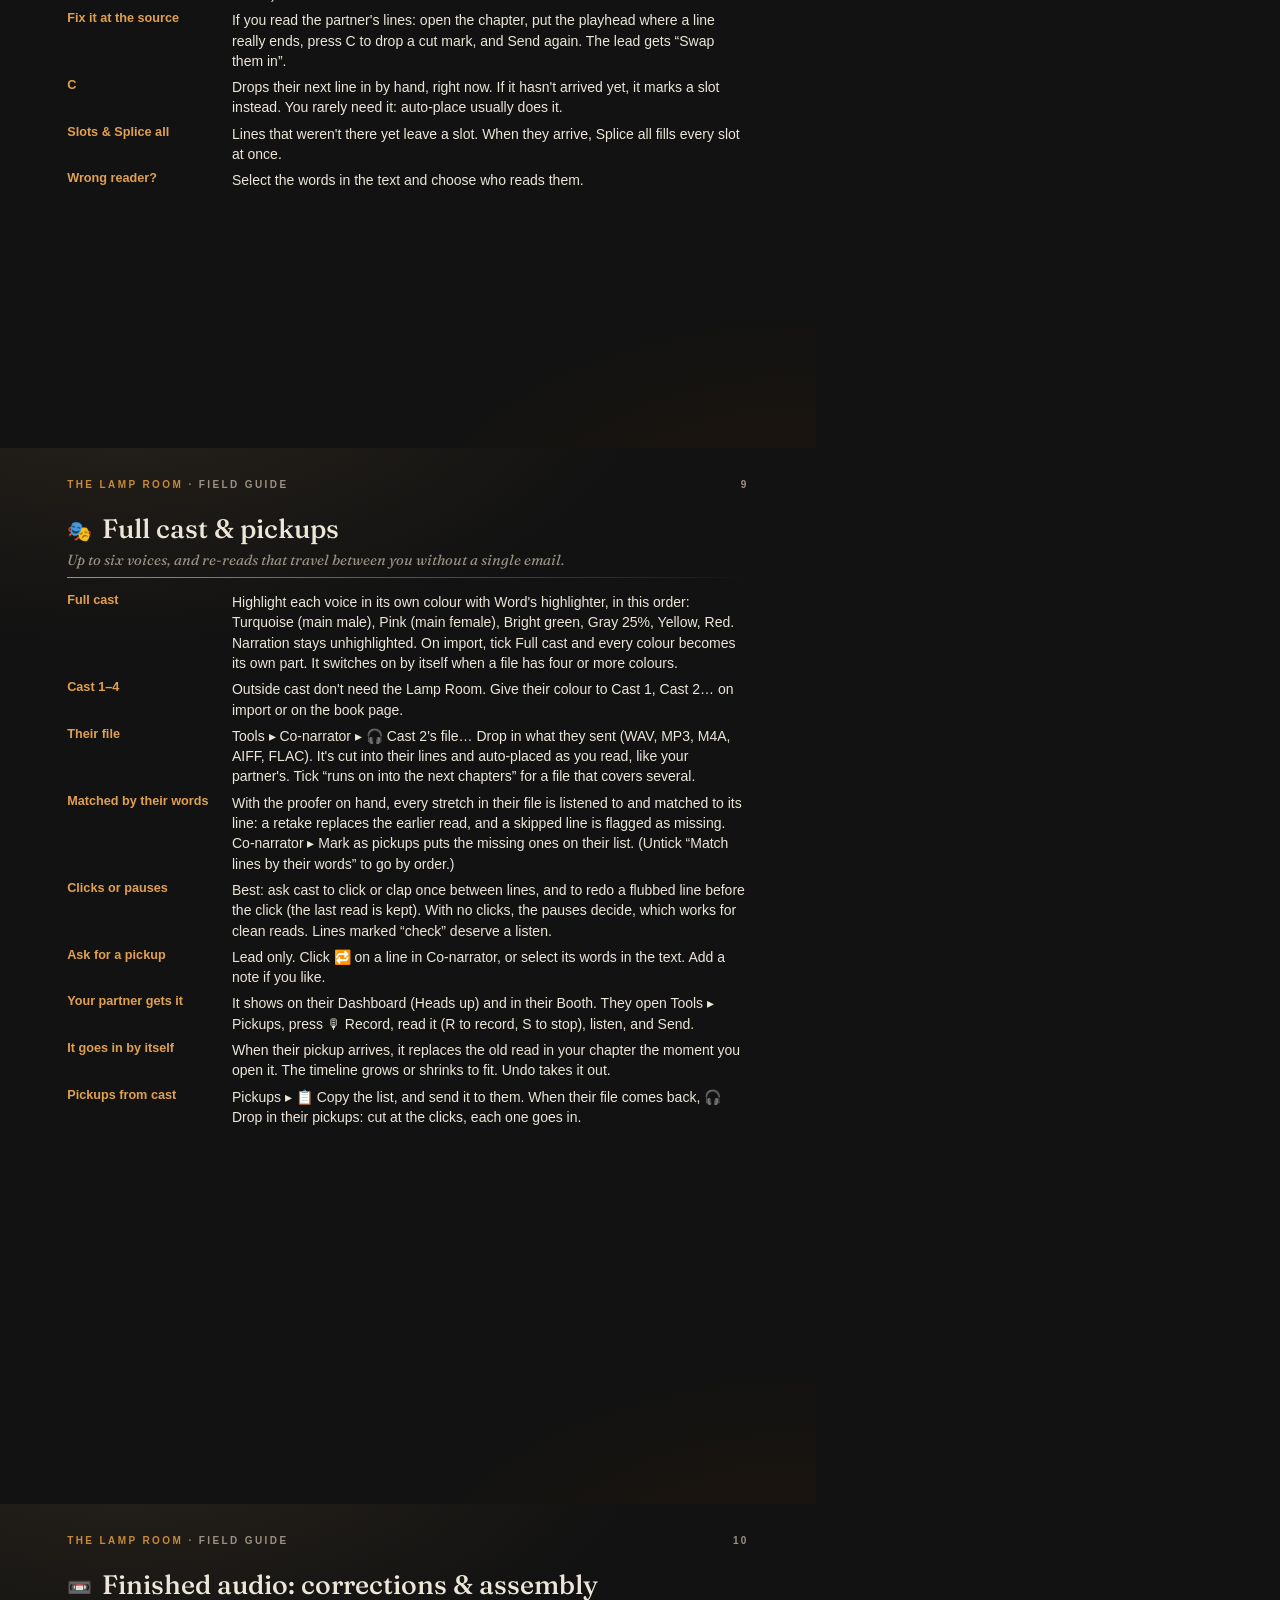
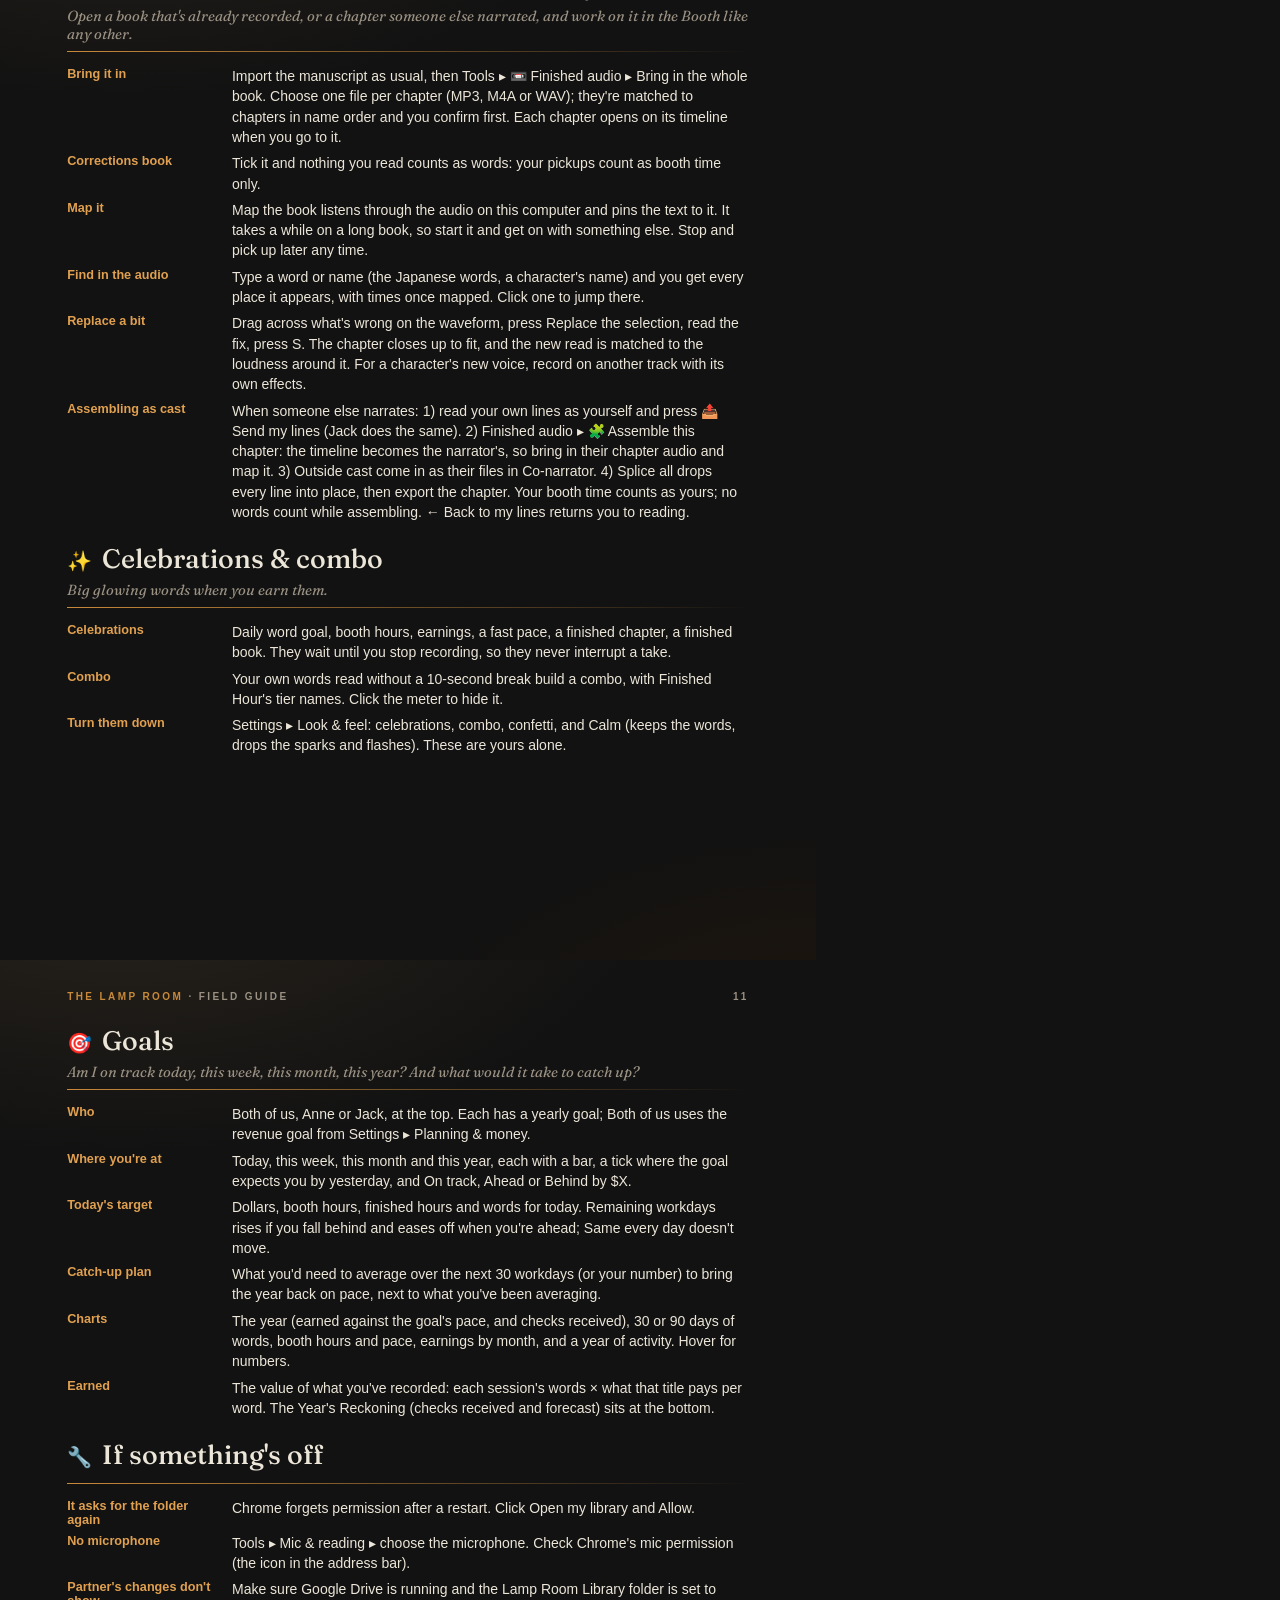
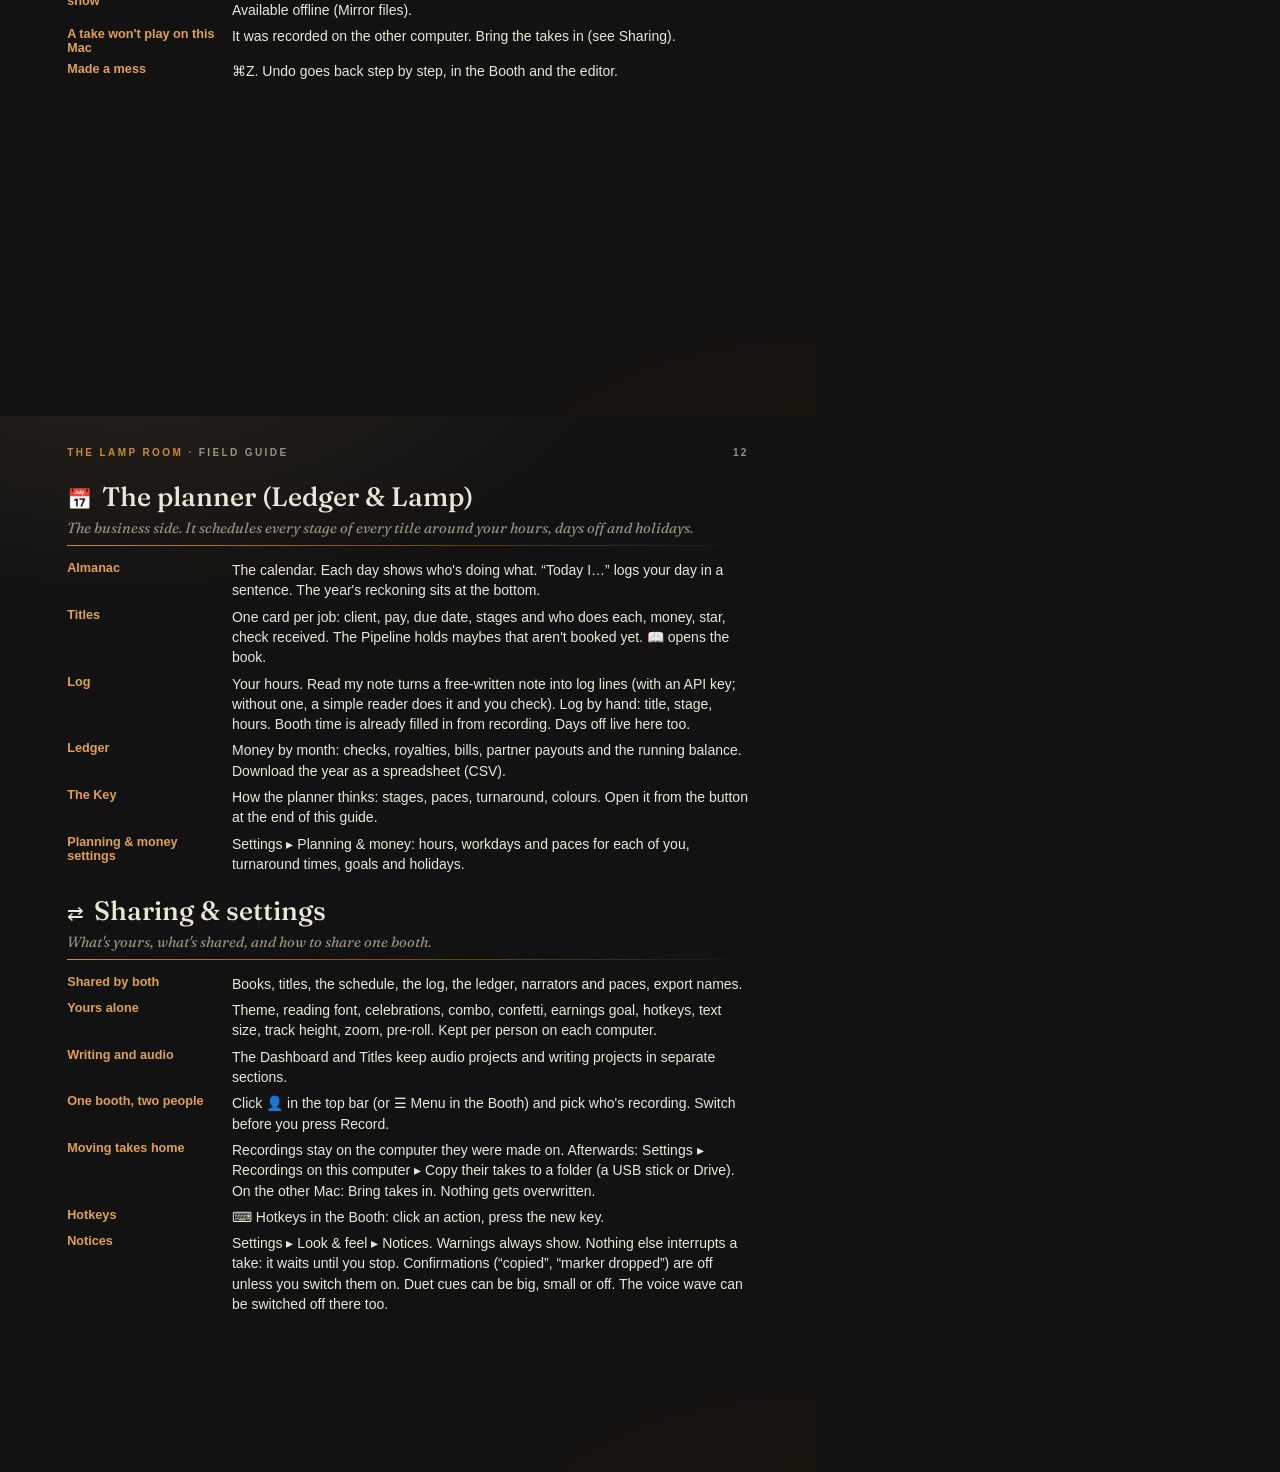
==== commit c37ae4b9: "Shared projects and the editor: a book's shared Drive folder (project.json, Chapters/<001_Name>/<per" ====
--- a/guide/src/guide.html
+++ b/guide/src/guide.html
@@ -44,7 +44,7 @@
     <div class="keys">${PRINT_KEYS.map(([g, c, rows]) => `<div class="kgrp ${c}"><h3>${g}</h3>${rows.map(([k, d]) => `<div class="krow"><span><kbd>${esc(k)}</kbd></span><span>${esc(d)}</span></div>`).join("")}</div>`).join("")}</div>
     <p class="note">Change any key with ⌨ Hotkeys in the Booth: click the action, press the new key. Your keys are yours; your partner keeps theirs.</p></div>`;
   // pages: cover, then sections packed by hand so nothing splits awkwardly
-  const PAGES = [["start", "dashboard"], ["books", "cele"], ["booth"], ["editing"], ["tools"], ["KEYS"], ["duets"], ["cast"], ["finished"], ["goals", "trouble"], ["planner", "sharing"]];
+  const PAGES = [["start", "dashboard"], ["books"], ["booth"], ["editing"], ["tools"], ["KEYS"], ["duets"], ["cast"], ["finished", "cele"], ["goals", "trouble"], ["planner", "sharing"]];
   const byId = Object.fromEntries(H.map(s => [s.id, s]));
   const toc = PAGES.flat().map(id => id === "KEYS" ? { title: "Booth hotkeys" } : byId[id]).map((s, i) => `<div><b>${String(i + 1).padStart(2, "0")}</b>${esc(s.title)}</div>`).join("");
   let html = `<div class="page grain cover"><div><div class="mark">The Lamp Room · Field Guide</div>
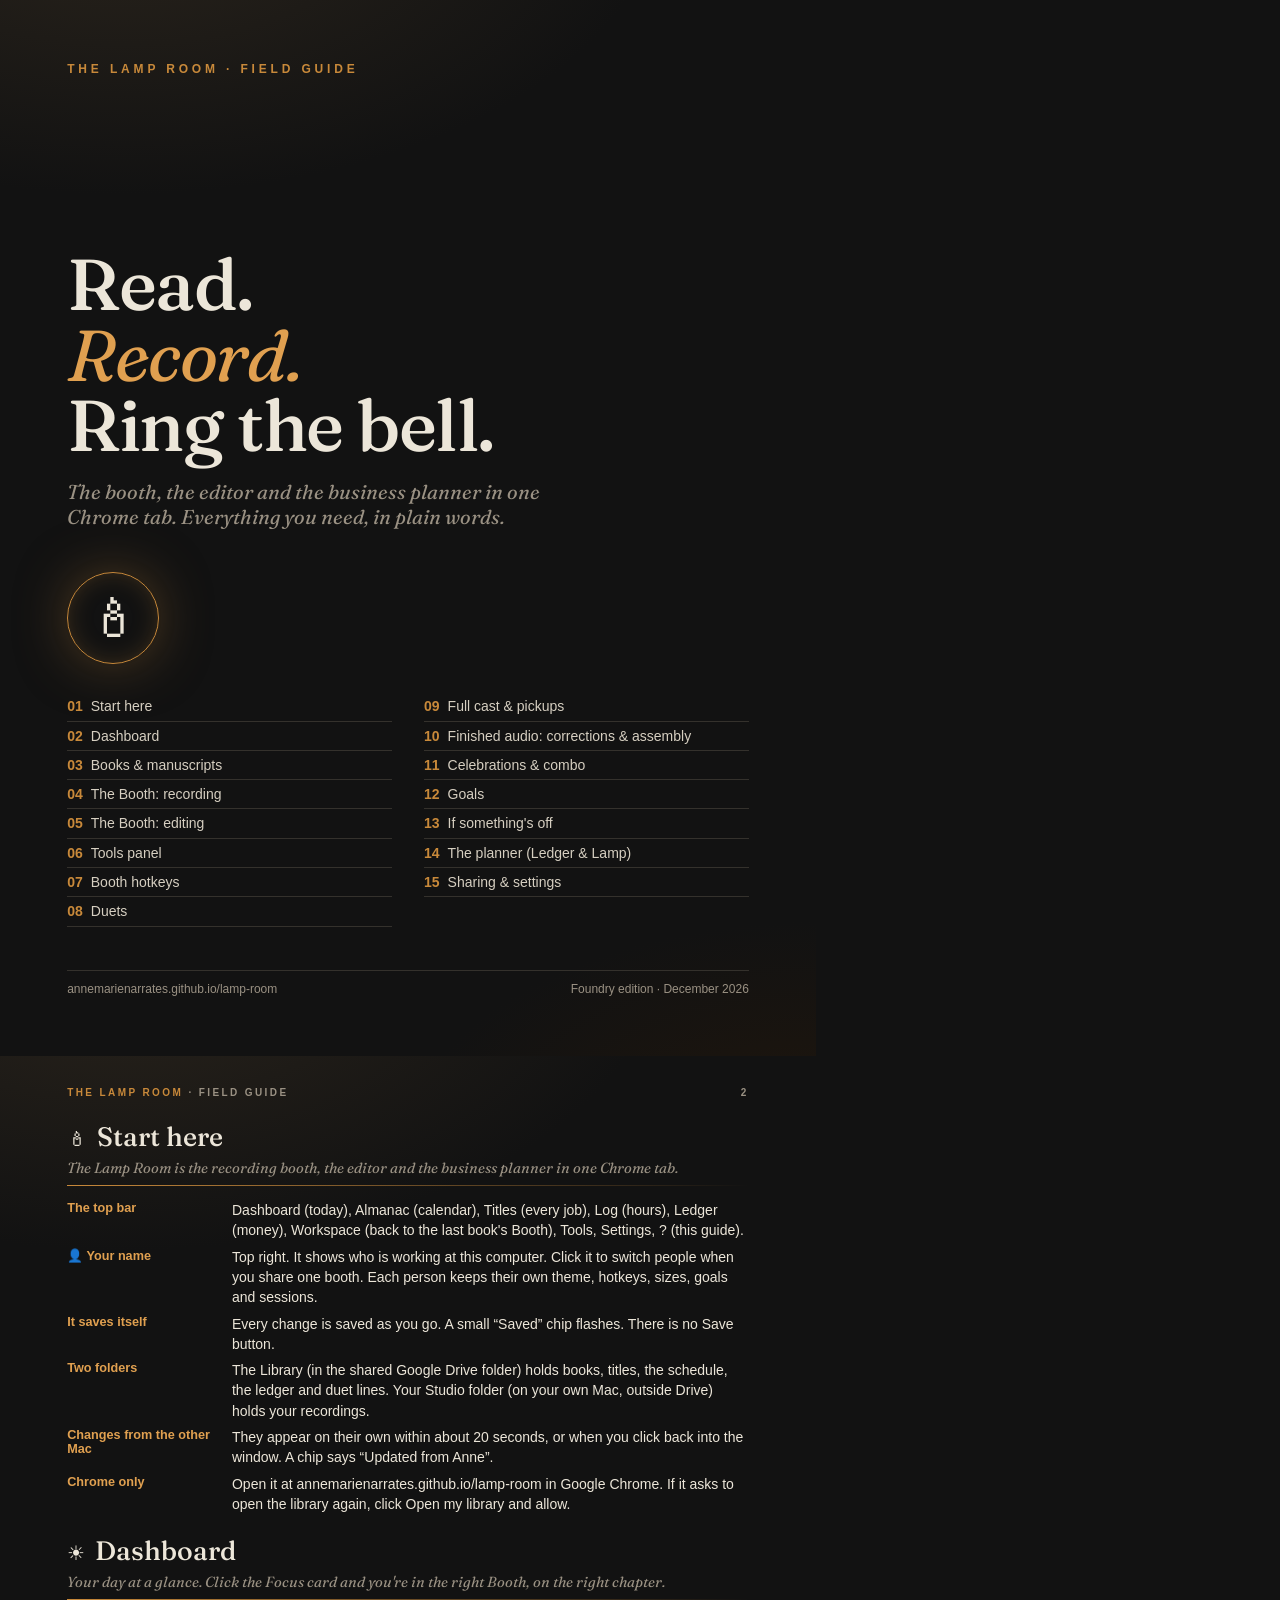
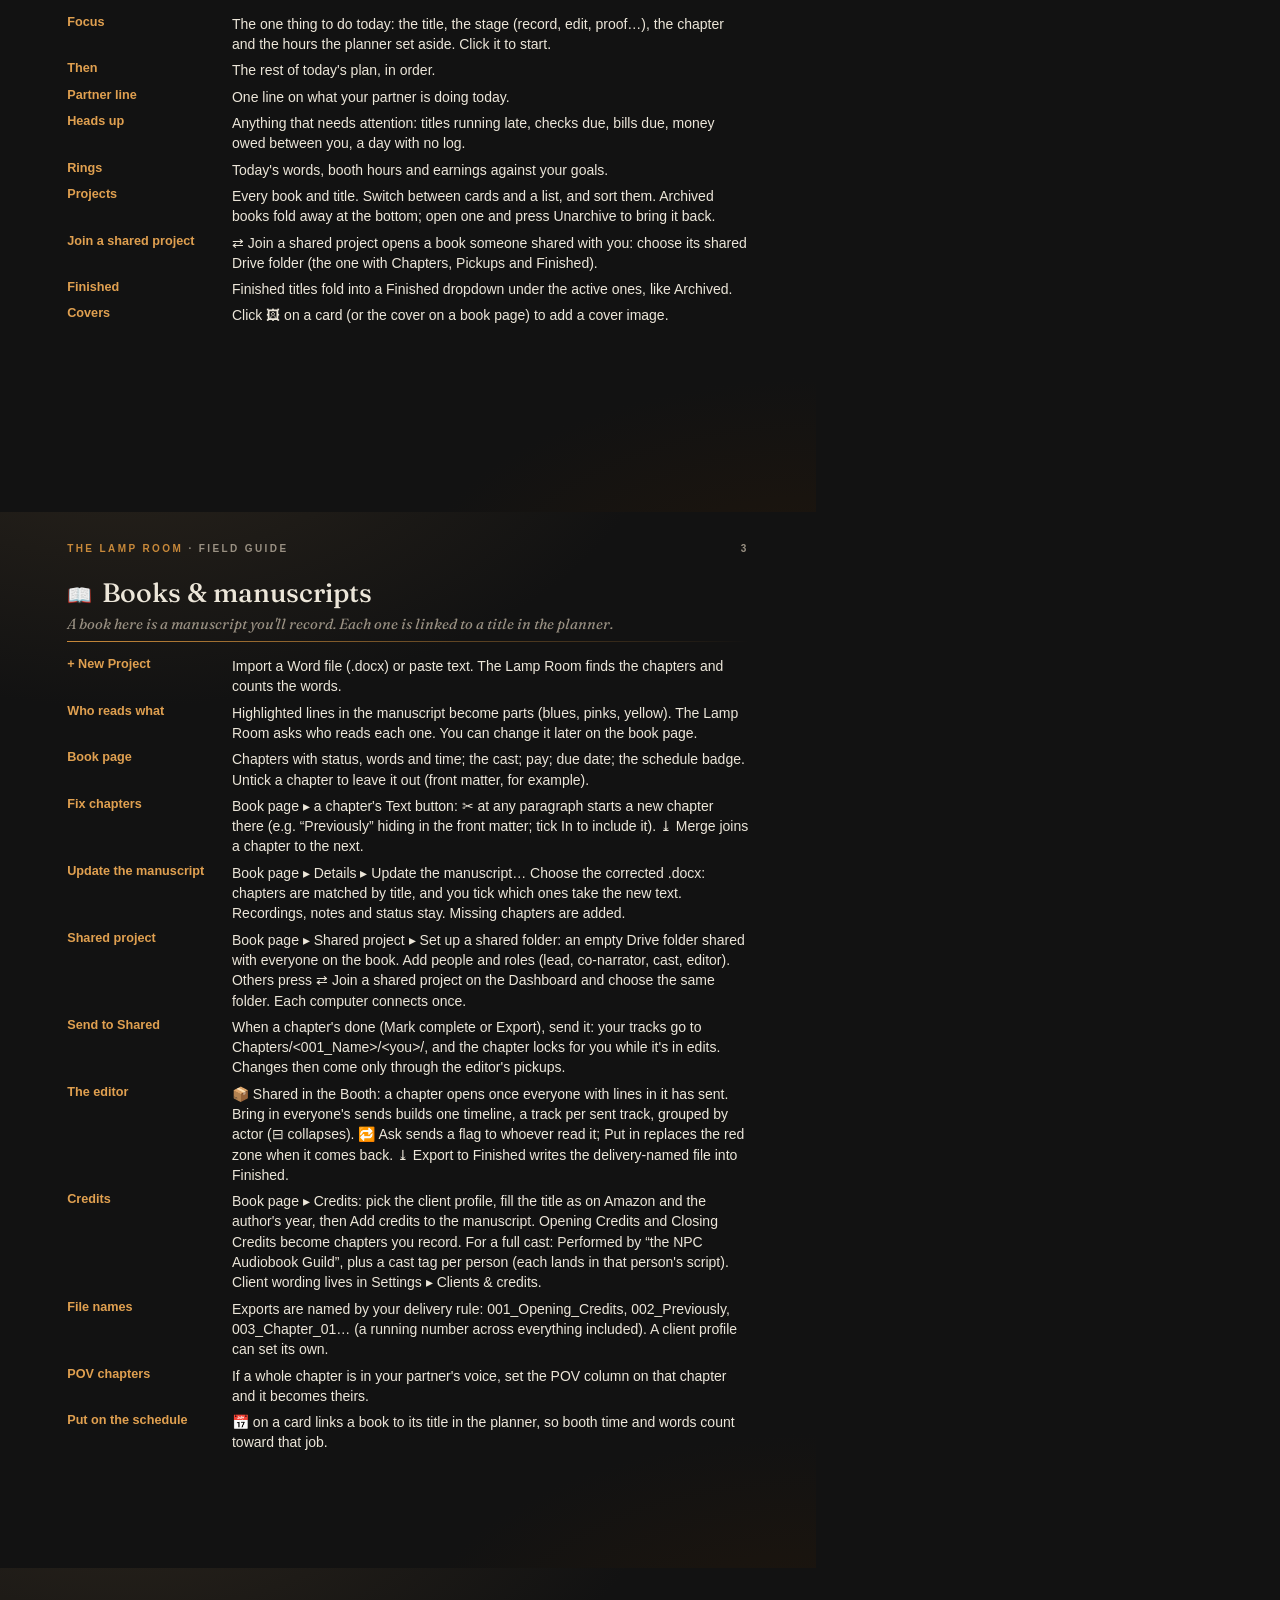
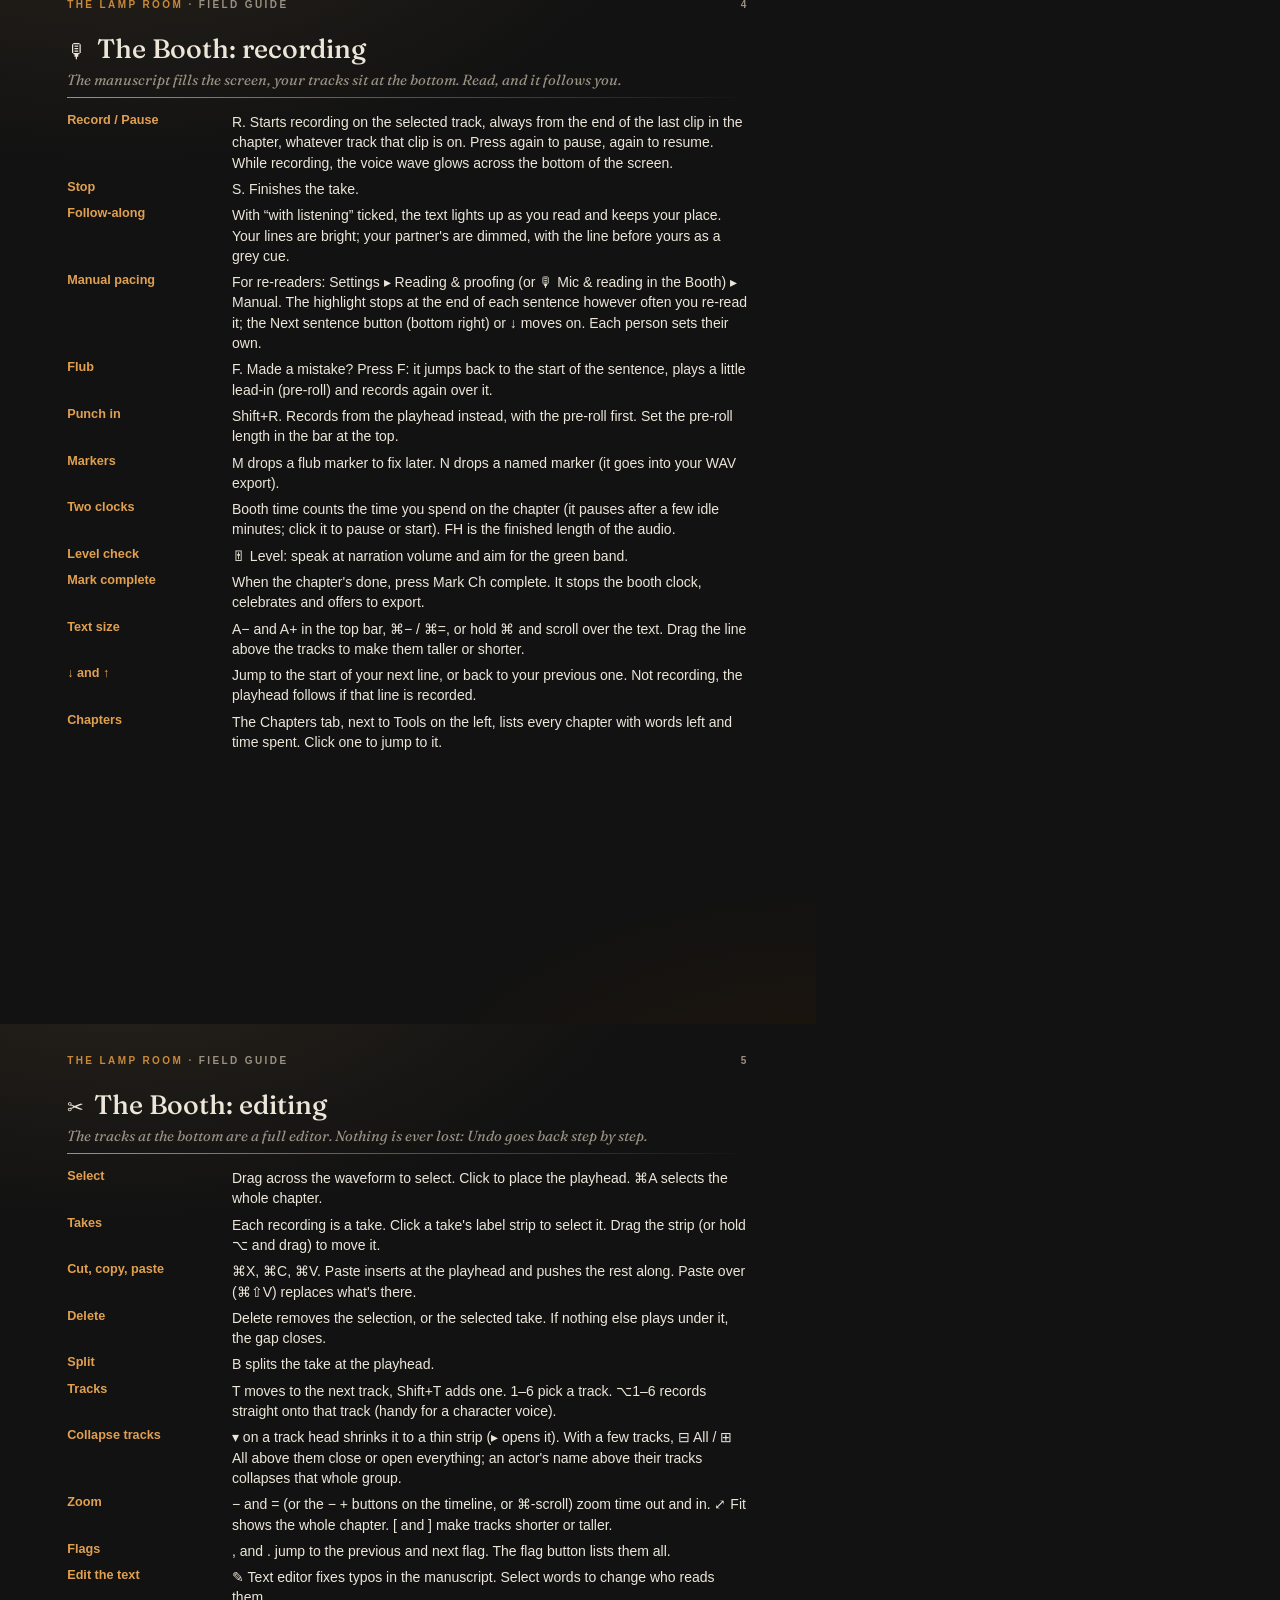
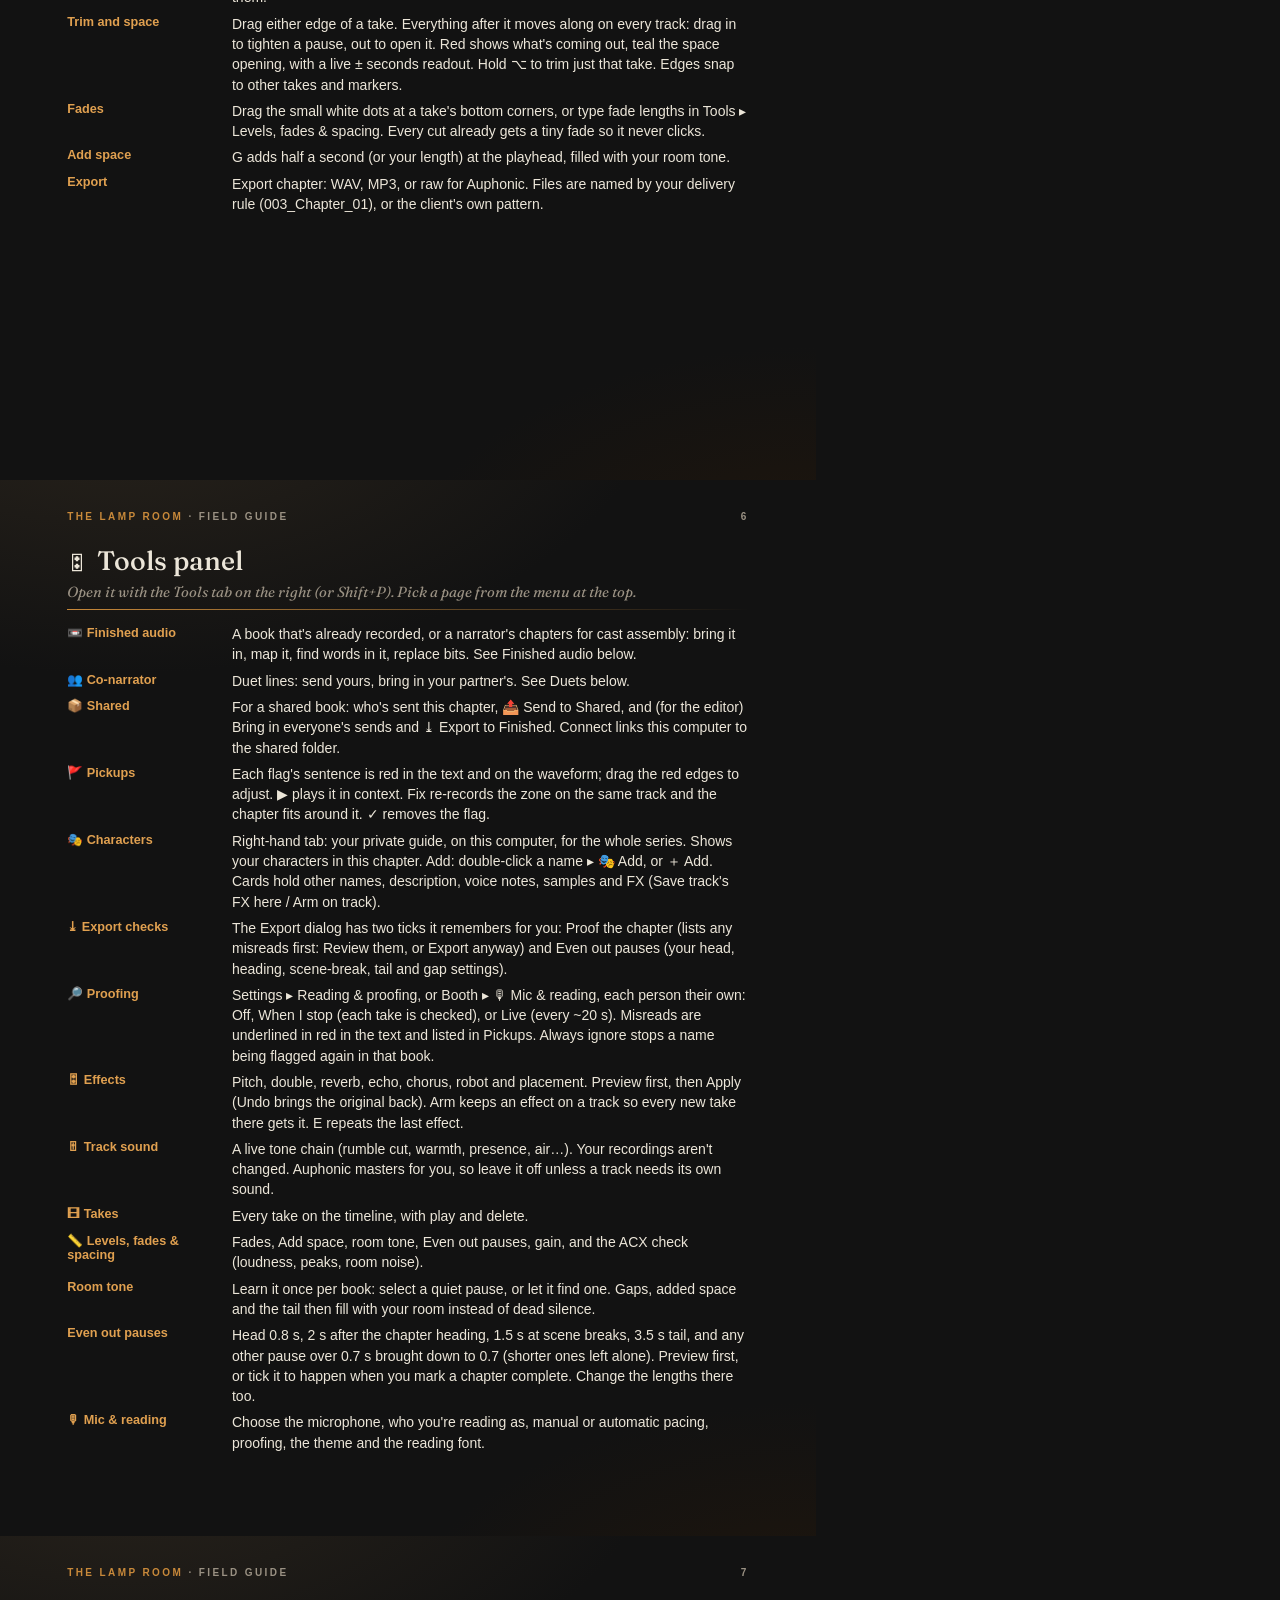
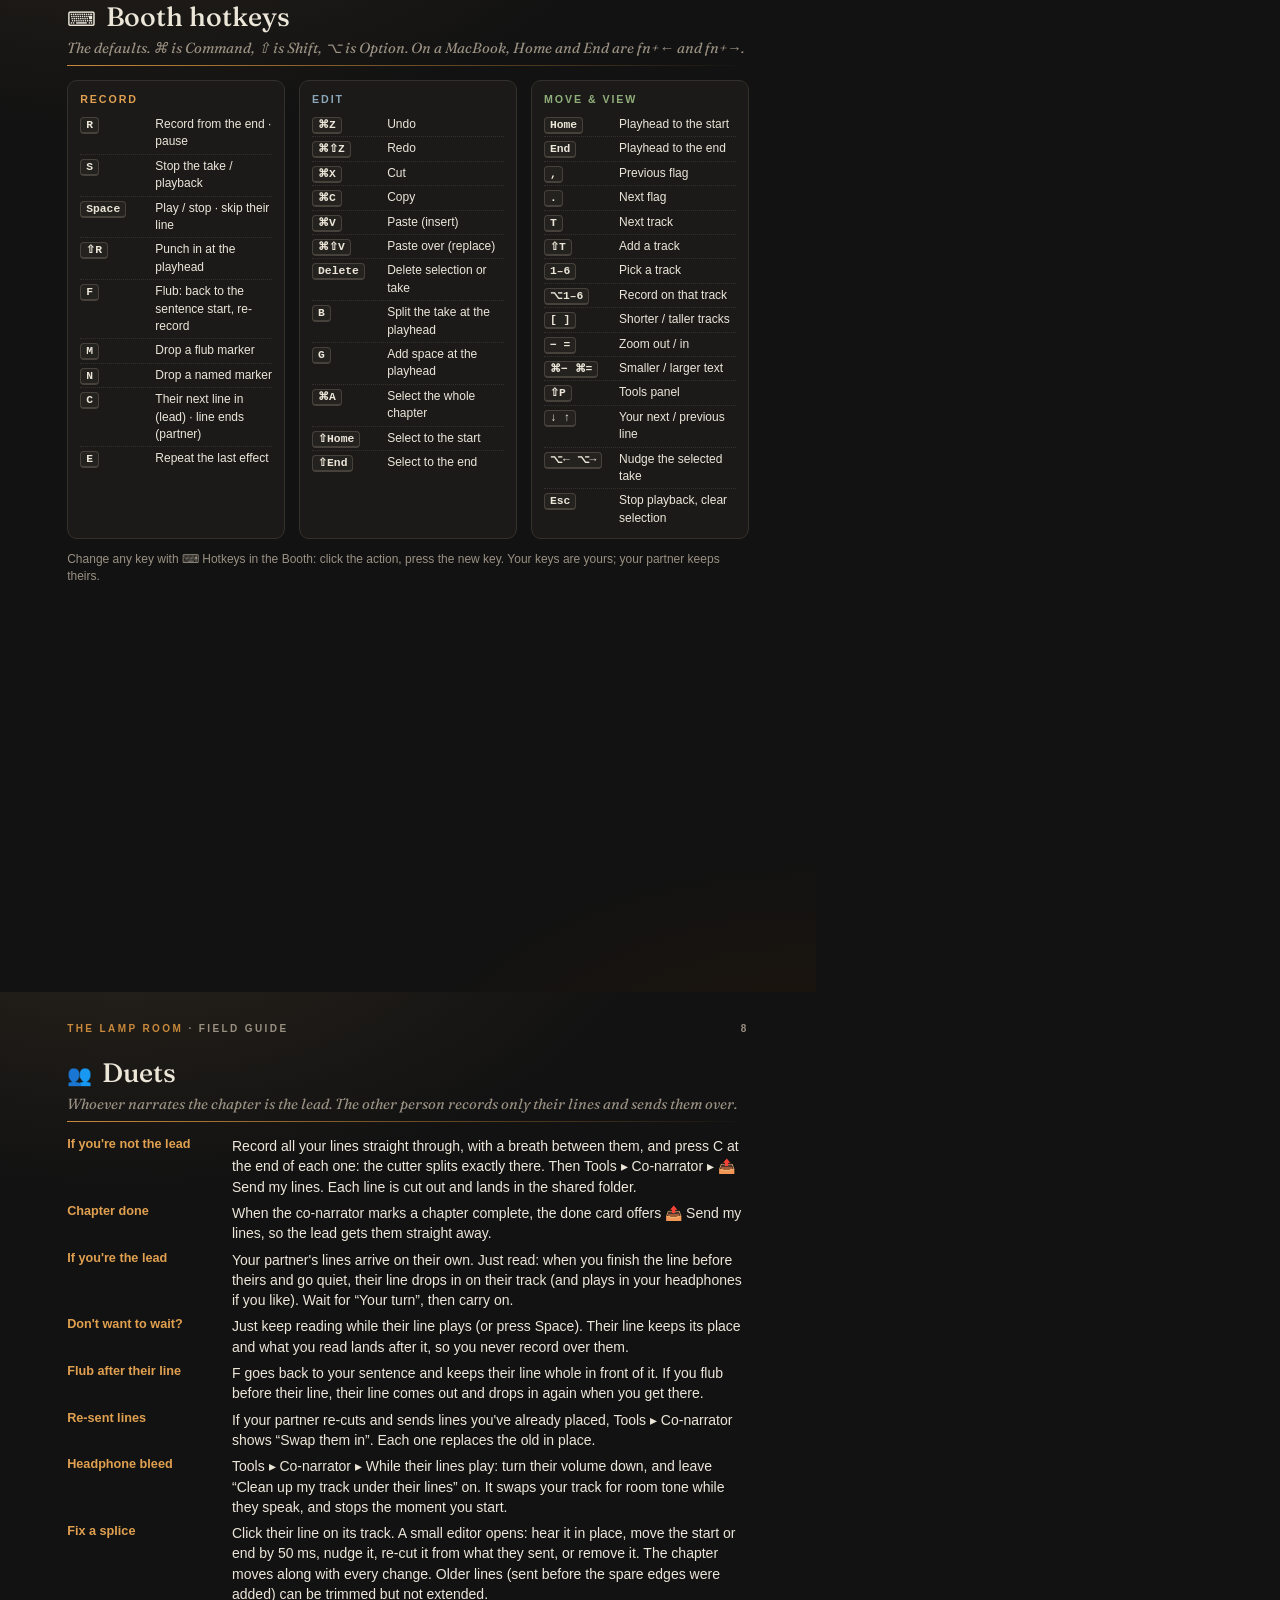
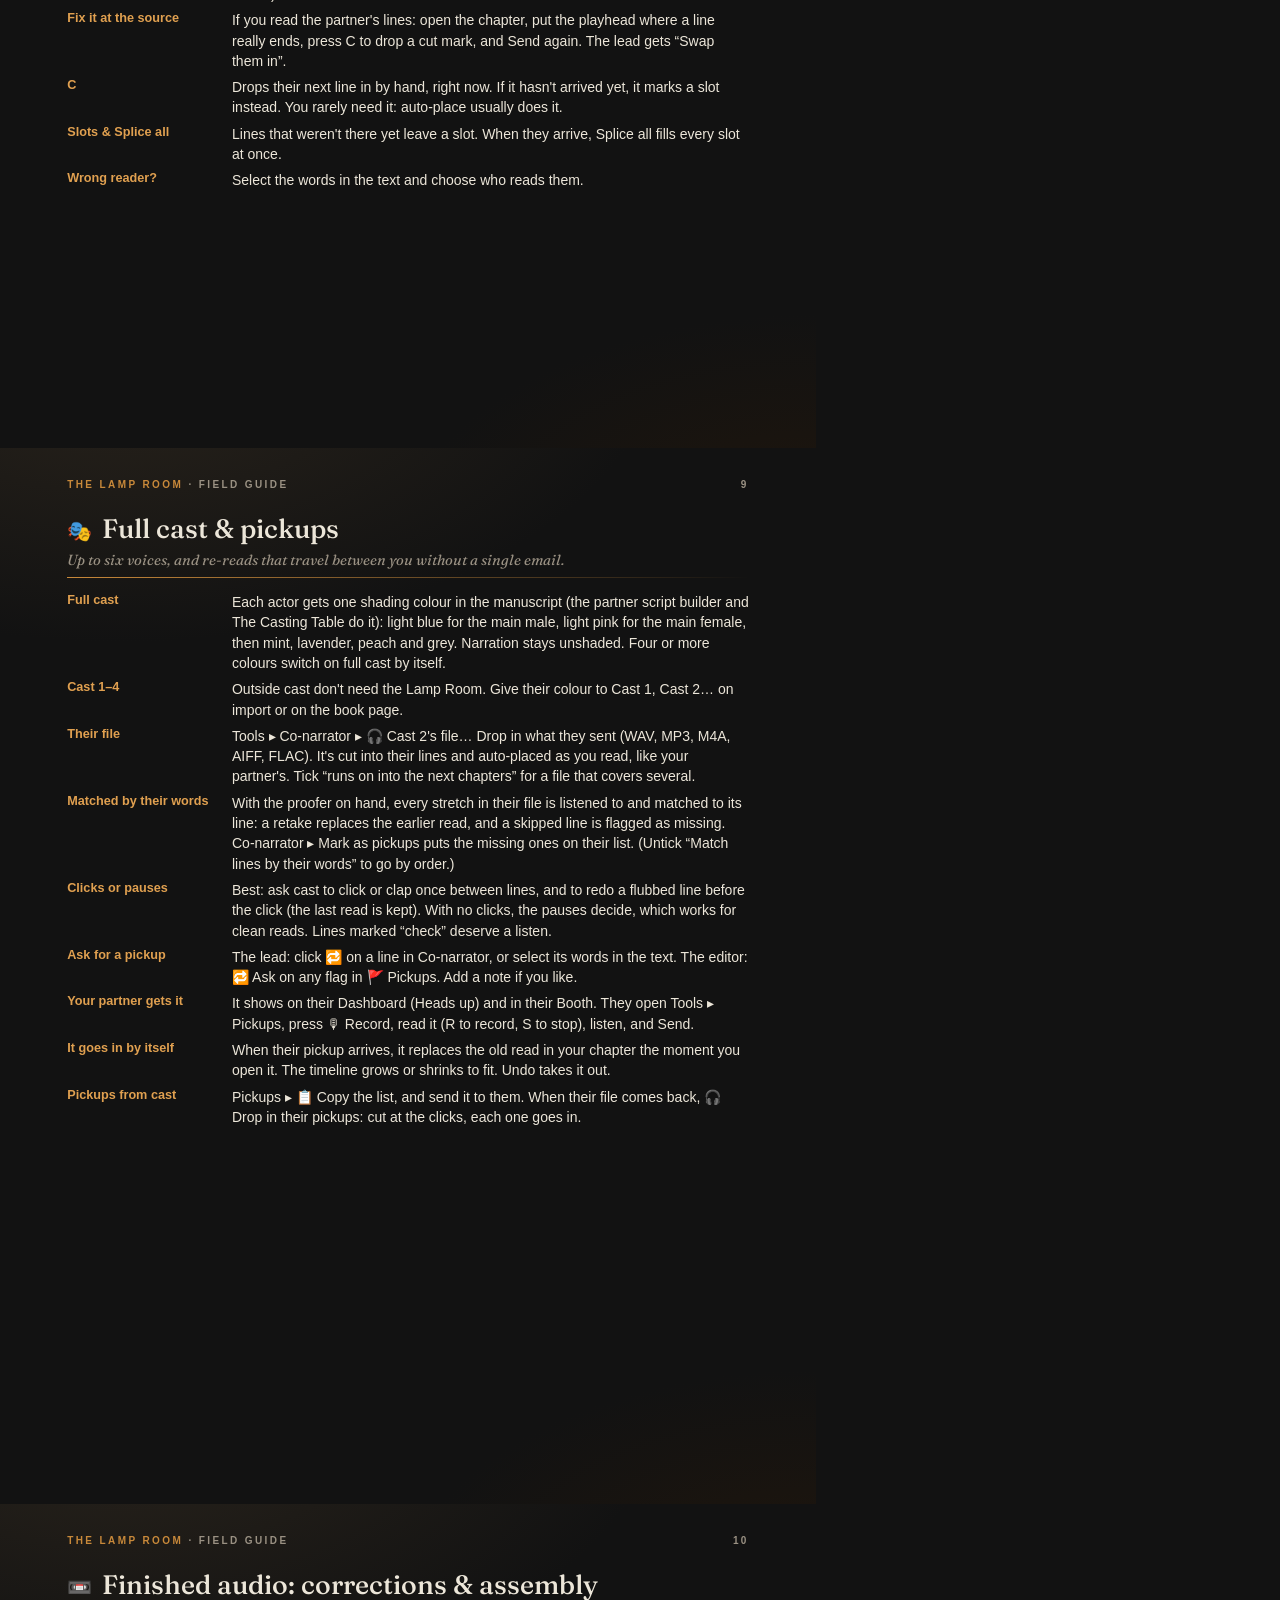
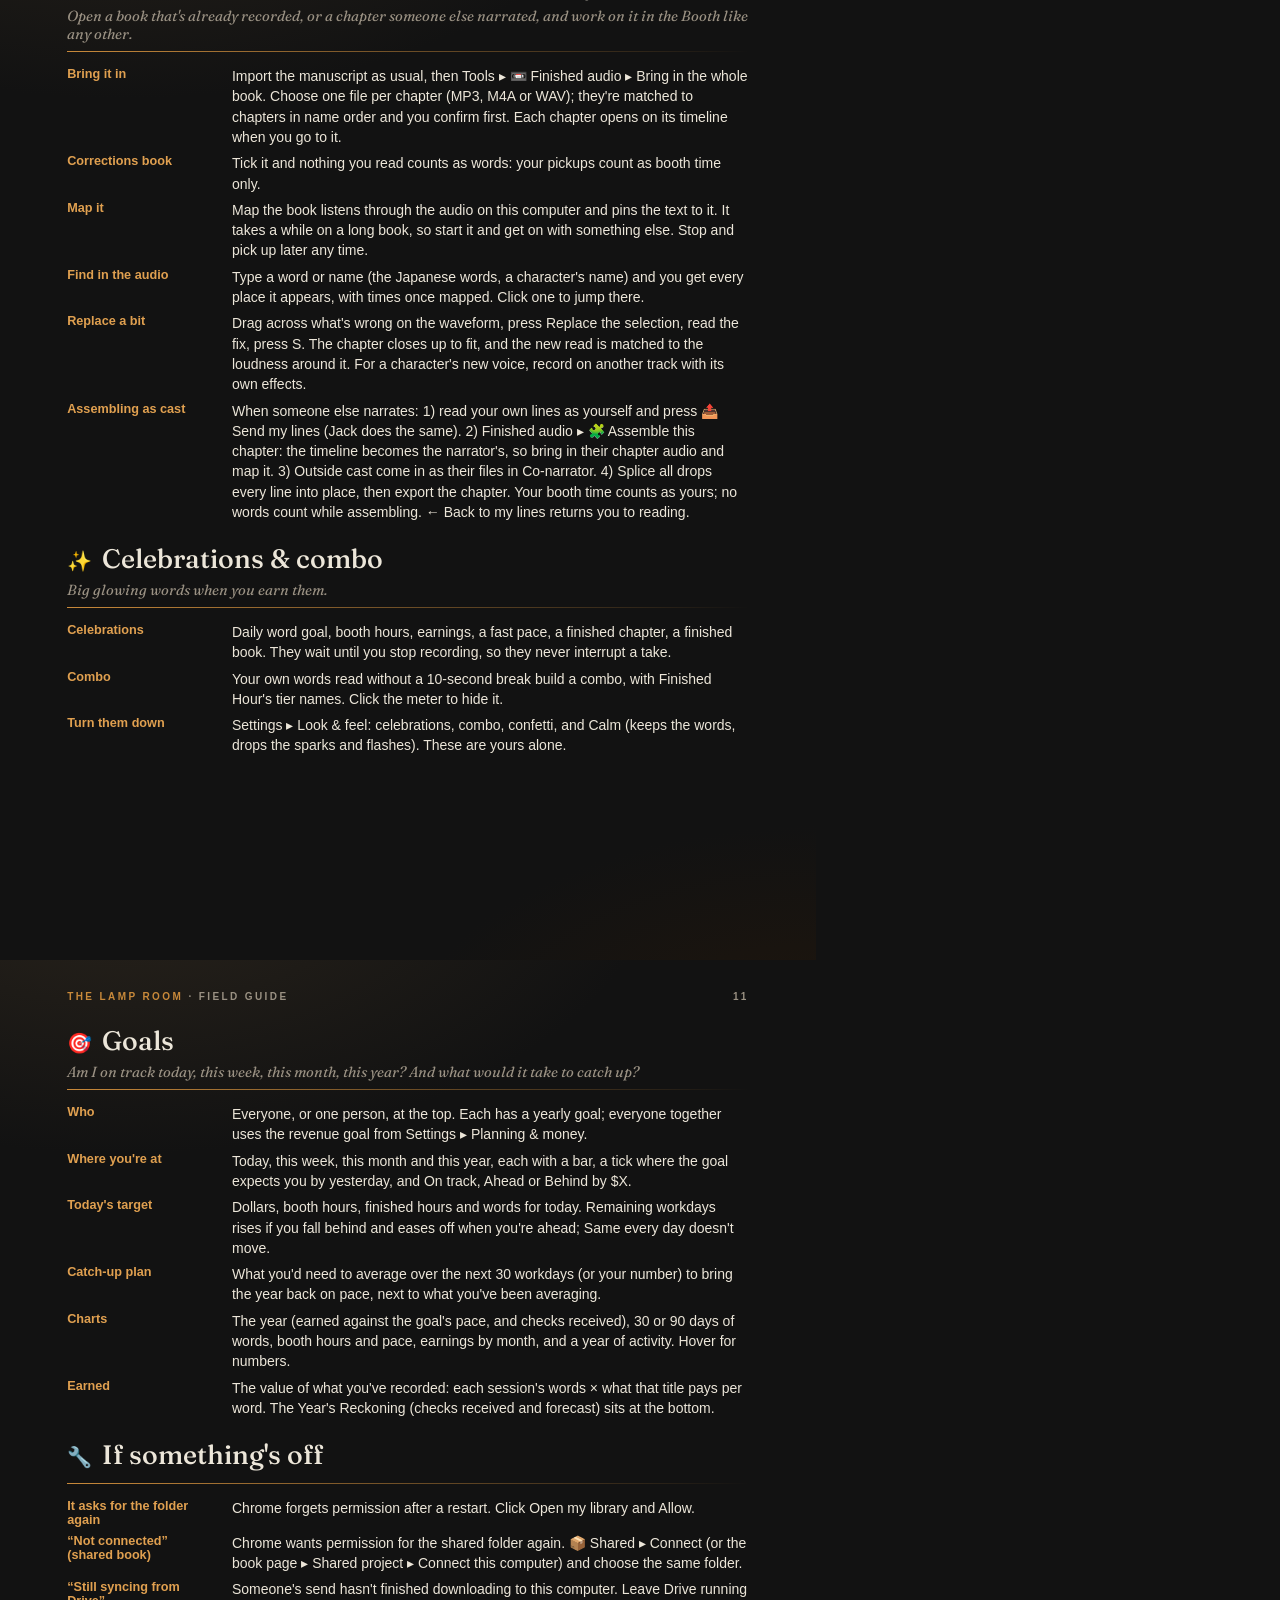
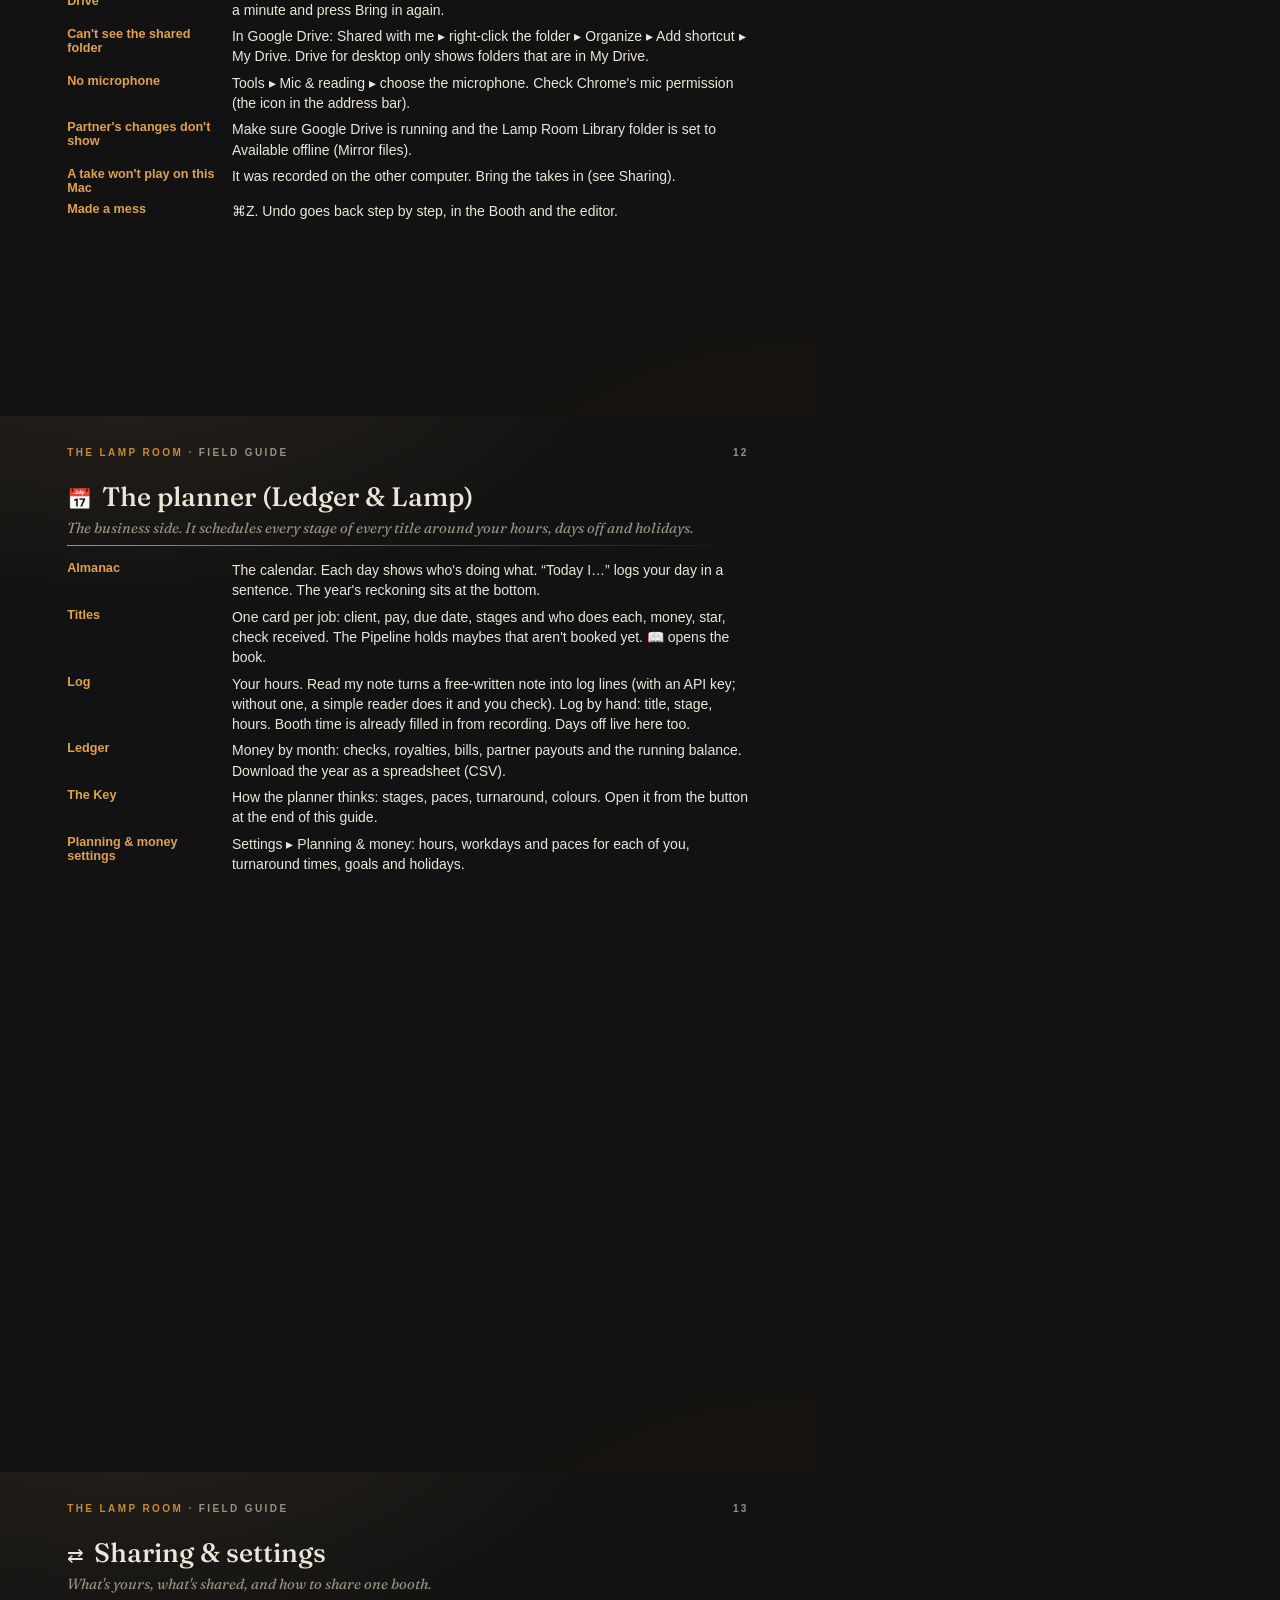
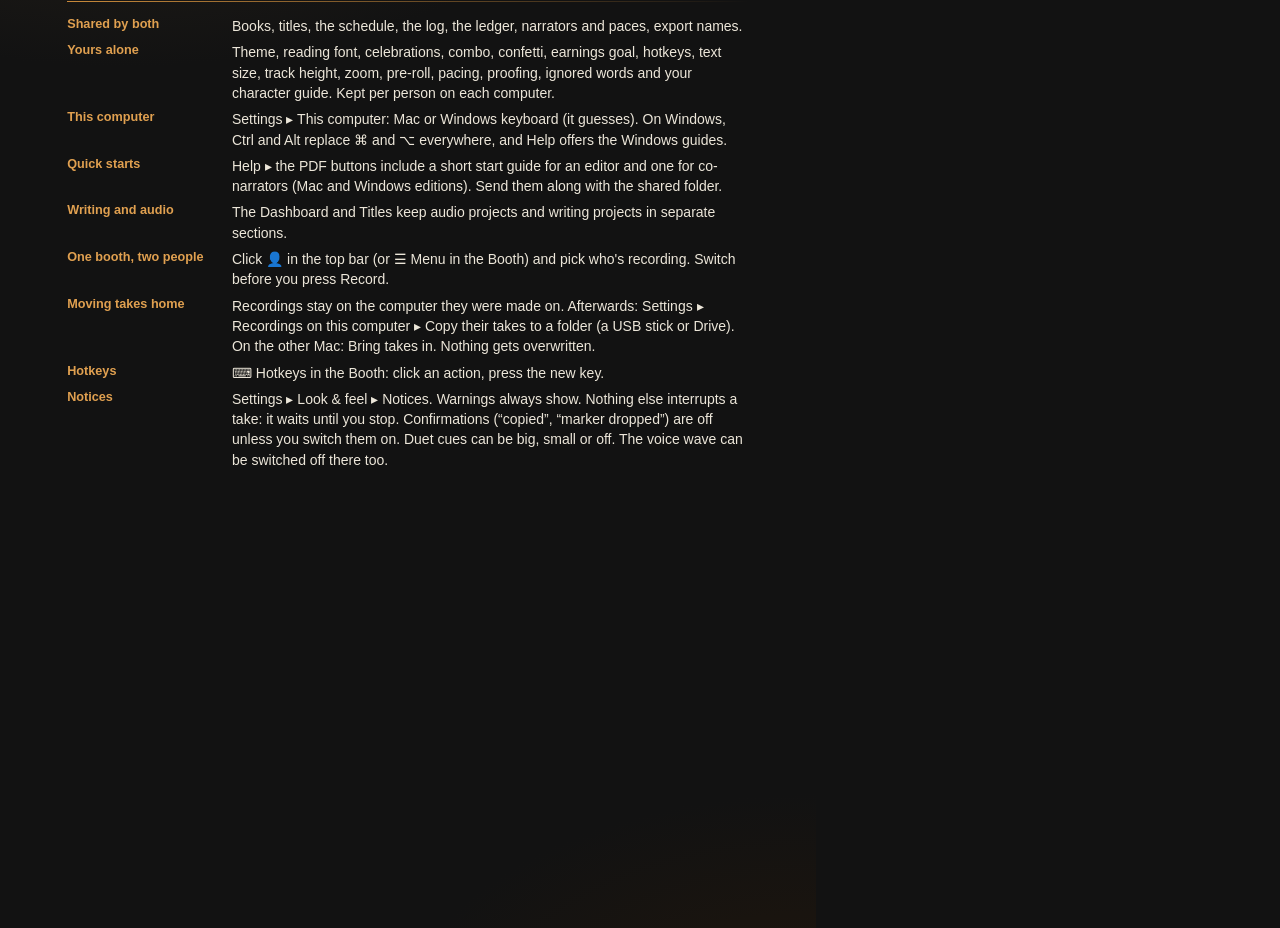
==== commit 7dc7e25e: "Quick-start PDFs for the editor and co-narrators (Mac and Windows editions), linked from Help; Help " ====
--- a/guide/src/guide.html
+++ b/guide/src/guide.html
@@ -44,7 +44,7 @@
     <div class="keys">${PRINT_KEYS.map(([g, c, rows]) => `<div class="kgrp ${c}"><h3>${g}</h3>${rows.map(([k, d]) => `<div class="krow"><span><kbd>${esc(k)}</kbd></span><span>${esc(d)}</span></div>`).join("")}</div>`).join("")}</div>
     <p class="note">Change any key with ⌨ Hotkeys in the Booth: click the action, press the new key. Your keys are yours; your partner keeps theirs.</p></div>`;
   // pages: cover, then sections packed by hand so nothing splits awkwardly
-  const PAGES = [["start", "dashboard"], ["books"], ["booth"], ["editing"], ["tools"], ["KEYS"], ["duets"], ["cast"], ["finished", "cele"], ["goals", "trouble"], ["planner", "sharing"]];
+  const PAGES = [["start", "dashboard"], ["books"], ["booth"], ["editing"], ["tools"], ["KEYS"], ["duets"], ["cast"], ["finished", "cele"], ["goals", "trouble"], ["planner"], ["sharing"]];
   const byId = Object.fromEntries(H.map(s => [s.id, s]));
   const toc = PAGES.flat().map(id => id === "KEYS" ? { title: "Booth hotkeys" } : byId[id]).map((s, i) => `<div><b>${String(i + 1).padStart(2, "0")}</b>${esc(s.title)}</div>`).join("");
   let html = `<div class="page grain cover"><div><div class="mark">The Lamp Room · Field Guide</div>
